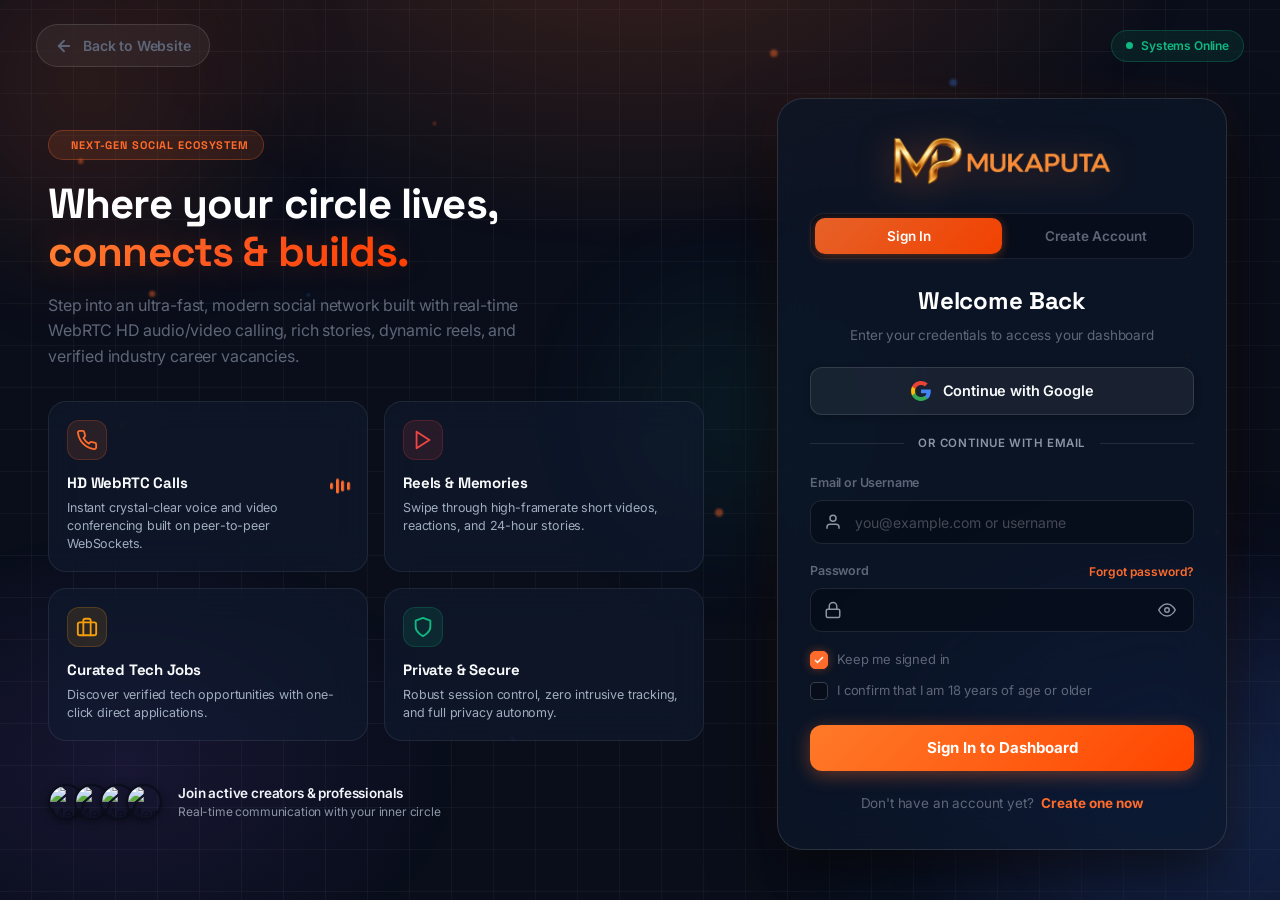
==== frontend/index.html @ c2e74b95 "fix: remove previous story button from story viewer" ====
﻿<!DOCTYPE html>

<html lang="en">

<head>

    <meta charset="UTF-8">

    <meta name="viewport" content="width=device-width, initial-scale=1.0">

    <title>Mukaputa  Next-Gen Social Connection</title>

    <link rel="icon" type="image/png" href="favicon.png">

    <!-- Fonts: Space Grotesk (Headings) + Inter (UI/Body) -->

    <link rel="preconnect" href="https://fonts.googleapis.com">

    <link rel="preconnect" href="https://fonts.gstatic.com" crossorigin>

    <link href="https://fonts.googleapis.com/css2?family=Inter:wght@400;500;600;700&family=Space+Grotesk:wght@500;600;700&display=swap" rel="stylesheet">

    

    <link rel="stylesheet" href="css/variables.css?v=110">

    <link rel="stylesheet" href="css/layout.css?v=110">

    <link rel="stylesheet" href="css/components.css?v=110">

    <link rel="stylesheet" href="css/feed.css?v=110">

    <link rel="stylesheet" href="css/realtime.css">

    <style>

        #app-splash {

            position: fixed;

            inset: 0;

            z-index: 99999;

            display: flex;

            flex-direction: column;

            align-items: center;

            justify-content: center;

            gap: 40px;

            background: #ffffff;

            transition: opacity 0.5s cubic-bezier(0.4, 0, 0.2, 1);

        }

        body.dark-theme #app-splash { background: #0d0d0d; }

        #app-splash.fade-out {

            opacity: 0;

            pointer-events: none;

        }

        #app-splash .splash-logo {

            width: 72px;

            height: 72px;

            object-fit: contain;

            opacity: 0;

            transform: translateY(6px);

            animation: splashIn 0.5s cubic-bezier(0.34, 1.56, 0.64, 1) 0.1s forwards;

        }

        #app-splash .splash-bar {

            width: 40px;

            height: 2px;

            background: rgba(0,0,0,0.08);

            border-radius: 2px;

            overflow: hidden;

            opacity: 0;

            animation: splashIn 0.4s ease 0.4s forwards;

        }

        #app-splash .splash-bar-fill {

            height: 100%;

            width: 0%;

            background: #FF7A00;

            border-radius: 2px;

            animation: loadBar 1.8s cubic-bezier(0.4, 0, 0.2, 1) 0.5s infinite;

        }

        @keyframes splashIn {

            to { opacity: 1; transform: translateY(0); }

        }

        @keyframes loadBar {

            0%   { width: 0%;   margin-left: 0; }

            50%  { width: 80%;  margin-left: 10%; }

            100% { width: 0%;   margin-left: 100%; }

        }

        @media (prefers-color-scheme: dark) {

            #app-splash { background: #0d0d0d; }

            #app-splash .splash-bar { background: rgba(255,255,255,0.08); }

        }

    </style>

</head>

<body>

    <div id="app-splash">

        <img src="logo.png" alt="Mukaputa" class="splash-logo" onerror="this.style.opacity='0'">

        <div class="splash-bar"><div class="splash-bar-fill"></div></div>

    </div>

    <!-- ======================================================================

         TOP NAVIGATION BAR

         ====================================================================== -->

    <nav class="top-nav">

        <div class="nav-left">

            <div class="logo-container" onclick="app.switchView('home')" style="cursor: pointer; display: flex; align-items: center;">

                <img src="logo.png" alt="MukaPuta Logo" style="height: 42px; width: auto; object-fit: contain;">

            </div>

        </div>



        <div class="nav-right">

            <button class="icon-btn" onclick="app.switchView('search')" title="Search">

                <svg width="20" height="20" viewBox="0 0 24 24" fill="none" stroke="currentColor" stroke-width="2"><circle cx="11" cy="11" r="8"></circle><line x1="21" y1="21" x2="16.65" y2="16.65"></line></svg>

            </button>

            

            <button class="icon-btn" onclick="app.toggleNotifications()" title="Notifications">

                <svg width="20" height="20" viewBox="0 0 24 24" fill="none" stroke="currentColor" stroke-width="2"><path d="M18 8A6 6 0 0 0 6 8c0 7-3 9-3 9h18s-3-2-3-9"></path><path d="M13.73 21a2 2 0 0 1-3.46 0"></path></svg>

                <div class="badge-counter" id="notification-badge" style="display: none;">0</div>

            </button>



            <button class="icon-btn" onclick="app.toggleMessenger()" title="Messenger">

                <svg width="20" height="20" viewBox="0 0 24 24" fill="none" stroke="currentColor" stroke-width="2"><path d="M21 11.5a8.38 8.38 0 0 1-.9 3.8 8.5 8.5 0 0 1-7.6 4.7 8.38 8.38 0 0 1-3.8-.9L3 21l1.9-5.7a8.38 8.38 0 0 1-.9-3.8 8.5 8.5 0 0 1 4.7-7.6 8.38 8.38 0 0 1 3.8-.9h.5a8.48 8.48 0 0 1 8 8v.5z"></path></svg>

                <div class="badge-counter">2</div>

            </button>

        </div>

    </nav>



    <!-- ======================================================================

         MAIN SHELL & DYNAMIC VIEWS

         ====================================================================== -->

    <div class="main-container" id="main-content">

        <!-- Left Desktop Sidebar (Global) -->

        <aside class="sidebar left-sidebar desktop-only">

                <div class="menu-list">

                    <div class="menu-item" data-nav="profile">

                        <img src="https://images.unsplash.com/photo-1534528741775-53994a69daeb?w=150" alt="User" class="avatar-small current-user-avatar">

                        <span class="current-user-name">John Doe</span>

                    </div>

                    <div class="menu-item active" data-nav="home" onclick="app.switchView('home')">

                        <div class="menu-item-icon"><svg width="20" height="20" viewBox="0 0 24 24" fill="none" stroke="currentColor" stroke-width="2"><path d="M3 9l9-7 9 7v11a2 2 0 0 1-2 2H5a2 2 0 0 1-2-2z"></path><polyline points="9 22 9 12 15 12 15 22"></polyline></svg></div>

                        <span>Home</span>

                    </div>

                    <div class="menu-item" data-nav="friends">

                        <div class="menu-item-icon"><svg width="20" height="20" viewBox="0 0 24 24" fill="none" stroke="currentColor" stroke-width="2"><path d="M17 21v-2a4 4 0 0 0-4-4H5a4 4 0 0 0-4 4v2"></path><circle cx="9" cy="7" r="4"></circle><path d="M23 21v-2a4 4 0 0 0-3-3.87"></path><path d="M16 3.13a4 4 0 0 1 0 7.75"></path></svg></div>

                        <span>Friends</span>

                    </div>

                    <div class="menu-item" data-nav="reels">

                        <div class="menu-item-icon"><svg width="20" height="20" viewBox="0 0 24 24" fill="none" stroke="currentColor" stroke-width="2"><rect x="2" y="2" width="20" height="20" rx="4"></rect><path d="M10 9l5 3-5 3V9z"></path></svg></div>

                        <span>Reels</span>

                    </div>

                    <div class="menu-item" data-nav="jobs">

                        <div class="menu-item-icon"><svg width="20" height="20" viewBox="0 0 24 24" fill="none" stroke="currentColor" stroke-width="2"><rect x="2" y="7" width="20" height="14" rx="2" ry="2"></rect><path d="M16 21V5a2 2 0 0 0-2-2h-4a2 2 0 0 0-2 2v16"></path></svg></div>

                        <span>Job Vacancy</span>

                    </div>

                    <div class="menu-item" data-nav="watch">

                        <div class="menu-item-icon"><svg width="20" height="20" viewBox="0 0 24 24" fill="none" stroke="currentColor" stroke-width="2"><rect x="2" y="2" width="20" height="20" rx="2.18" ry="2.18"></rect><line x1="7" y1="2" x2="7" y2="22"></line><line x1="17" y1="2" x2="17" y2="22"></line><line x1="2" y1="12" x2="22" y2="12"></line><line x1="2" y1="7" x2="7" y2="7"></line><line x1="2" y1="17" x2="7" y2="17"></line><line x1="17" y1="17" x2="22" y2="17"></line><line x1="17" y1="7" x2="22" y2="7"></line></svg></div>

                        <span>?? Watch</span>

                    </div>

                    <div class="menu-item" data-nav="pages">

                        <div class="menu-item-icon"><svg width="20" height="20" viewBox="0 0 24 24" fill="none" stroke="currentColor" stroke-width="2"><path d="M4 19.5A2.5 2.5 0 0 1 6.5 17H20"></path><path d="M6.5 2H20v20H6.5A2.5 2.5 0 0 1 4 19.5v-15A2.5 2.5 0 0 1 6.5 2z"></path></svg></div>

                        <span>Pages</span>

                    </div>

                    <div class="menu-item" data-nav="saved">

                        <div class="menu-item-icon"><svg width="20" height="20" viewBox="0 0 24 24" fill="none" stroke="currentColor" stroke-width="2"><path d="M19 21l-7-5-7 5V5a2 2 0 0 1 2-2h10a2 2 0 0 1 2 2z"></path></svg></div>

                        <span>Saved Items</span>

                    </div>

                </div>



                <div class="sidebar-divider"></div>

                <div class="menu-list">

                    <div class="menu-item" onclick="app.switchView('settings')">

                        <div class="menu-item-icon" style="background: var(--bg-tertiary);"><svg width="20" height="20" viewBox="0 0 24 24" fill="none" stroke="currentColor" stroke-width="2"><circle cx="12" cy="12" r="3"></circle><path d="M19.4 15a1.65 1.65 0 0 0 .33 1.82l.06.06a2 2 0 0 1 0 2.83 2 2 0 0 1-2.83 0l-.06-.06a1.65 1.65 0 0 0-1.82-.33 1.65 1.65 0 0 0-1 1.51V21a2 2 0 0 1-2 2 2 2 0 0 1-2-2v-.09A1.65 1.65 0 0 0 9 19.4a1.65 1.65 0 0 0-1.82.33l-.06.06a2 2 0 0 1-2.83 0 2 2 0 0 1 0-2.83l.06-.06a1.65 1.65 0 0 0 .33-1.82 1.65 1.65 0 0 0-1.51-1H3a2 2 0 0 1-2-2 2 2 0 0 1 2-2h.09A1.65 1.65 0 0 0 4.6 9a1.65 1.65 0 0 0-.33-1.82l-.06-.06a2 2 0 0 1 0-2.83 2 2 0 0 1 2.83 0l.06.06a1.65 1.65 0 0 0 1.82.33H9a1.65 1.65 0 0 0 1-1.51V3a2 2 0 0 1 2-2 2 2 0 0 1 2 2v.09a1.65 1.65 0 0 0 1 1.51 1.65 1.65 0 0 0 1.82-.33l.06-.06a2 2 0 0 1 2.83 0 2 2 0 0 1 0 2.83l-.06.06a1.65 1.65 0 0 0-.33 1.82V9a1.65 1.65 0 0 0 1.51 1H21a2 2 0 0 1 2 2 2 2 0 0 1-2 2h-.09a1.65 1.65 0 0 0-1.51 1z"></path></svg></div>

                        <span>Settings & Privacy</span>

                    </div>

                    <div class="menu-item" onclick="app.logout()">

                        <div class="menu-item-icon" style="background: var(--bg-tertiary);"><svg width="20" height="20" viewBox="0 0 24 24" fill="none" stroke="currentColor" stroke-width="2"><path d="M9 21H5a2 2 0 0 1-2-2V5a2 2 0 0 1 2-2h4"></path><polyline points="16 17 21 12 16 7"></polyline><line x1="21" y1="12" x2="9" y2="12"></line></svg></div>

                        <span>Log Out</span>

                    </div>

                </div>

            </aside>

            

        <div class="views-wrapper" style="flex: 1; min-width: 0; display: flex; flex-direction: column;">

            <!-- ==================== SEARCH VIEW ==================== -->

            <div id="search-view" class="view-section hidden" style="width: 100%; max-width: 800px; margin: 0 auto; padding: 20px;">

                <div class="card" style="padding: 20px; margin-bottom: 20px; background: rgba(30, 30, 30, 0.7); backdrop-filter: blur(24px) saturate(1.8); -webkit-backdrop-filter: blur(24px) saturate(1.8); border: 1px solid rgba(255, 255, 255, 0.1);">

                    <div class="search-bar" style="margin-bottom: 16px;">

                        <svg width="20" height="20" viewBox="0 0 24 24" fill="none" stroke="currentColor" stroke-width="2"><circle cx="11" cy="11" r="8"></circle><line x1="21" y1="21" x2="16.65" y2="16.65"></line></svg>

                        <input type="text" id="global-search-input" placeholder="Search people, posts, and jobs..." autocomplete="off" oninput="app.performGlobalSearch(this.value)" style="font-size: 16px;">

                    </div>

                    <div class="filter-pills" id="search-filter-pills">

                        <div class="pill active" data-filter="all" onclick="app.setSearchFilter('all')">All</div>

                        <div class="pill" data-filter="people" onclick="app.setSearchFilter('people')">People</div>

                        <div class="pill" data-filter="posts" onclick="app.setSearchFilter('posts')">Posts</div>

                        <div class="pill" data-filter="jobs" onclick="app.setSearchFilter('jobs')">Jobs</div>

                    </div>

                </div>

                

                <!-- Search Results Area -->

                <div id="global-search-results" style="display: flex; flex-direction: column; gap: 16px;">

                    <div style="padding: 40px; text-align: center; color: var(--text-tertiary);">

                        <svg width="48" height="48" viewBox="0 0 24 24" fill="none" stroke="currentColor" stroke-width="1.5" style="margin-bottom: 16px; opacity: 0.5;"><circle cx="11" cy="11" r="8"></circle><line x1="21" y1="21" x2="16.65" y2="16.65"></line></svg>

                        <p style="font-size: 16px;">Search for anything across Mukaputa.</p>

                    </div>

                </div>

            </div>



            <!-- ==================== HOME FEED VIEW ==================== -->

            <div id="home-view" class="view-section active-view" style="display: flex; justify-content: space-between; width: 100%;">

                <!-- Center Feed Column -->

                <main class="feed-container">

                <!-- Stories Tray -->

                <div class="stories-container" id="stories-tray"></div>



                <!-- Create Post Card -->

                <div class="card create-post-box">

                    <div class="create-post-top">

                        <img src="https://images.unsplash.com/photo-1534528741775-53994a69daeb?w=150" alt="User" class="avatar current-user-avatar">

                        <div class="create-post-trigger" id="create-post-trigger">What's on your mind, John?</div>

                    </div>

                    <div class="create-post-actions">

                        <button class="action-btn text-accent" onclick="app.openLiveStudio()">

                            <svg width="20" height="20" viewBox="0 0 24 24" fill="none" stroke="currentColor" stroke-width="2"><path d="M15 10l4.553-2.276A1 1 0 0121 8.618v6.764a1 1 0 01-1.447.894L15 14M5 18h8a2 2 0 002-2V8a2 2 0 00-2-2H5a2 2 0 00-2 2v8a2 2 0 002 2z"></path></svg>

                            <span>Live Video</span>

                        </button>

                        <button class="action-btn text-green" onclick="app.openCreatePostModal('photo')">

                            <svg width="20" height="20" viewBox="0 0 24 24" fill="none" stroke="currentColor" stroke-width="2"><rect x="3" y="3" width="18" height="18" rx="2" ry="2"></rect><circle cx="8.5" cy="8.5" r="1.5"></circle><polyline points="21 15 16 10 5 21"></polyline></svg>

                            <span>Photo/video</span>

                        </button>

                        <button class="action-btn text-yellow" onclick="app.openCreatePostModal('feeling')">

                            <svg width="20" height="20" viewBox="0 0 24 24" fill="none" stroke="currentColor" stroke-width="2"><circle cx="12" cy="12" r="10"></circle><path d="M8 14s1.5 2 4 2 4-2 4-2"></path><line x1="9" y1="9" x2="9.01" y2="9"></line><line x1="15" y1="9" x2="15.01" y2="9"></line></svg>

                            <span>Feeling/activity</span>

                        </button>

                    </div>

                </div>



                <!-- Feed Posts Stream -->

                <div id="feed-posts"></div>

            </main>



            <!-- Right Desktop Sidebar -->

            <aside class="sidebar right-sidebar desktop-only">

                <div class="sidebar-section">

                    <div class="sidebar-heading"><span>Sponsored</span></div>

                    <div class="card card-interactive" style="padding: 10px; margin-top: 8px;" onclick="app.showToast('Navigating to sponsor: Mukaputa Cloud Architecture', 'info')">

                        <img src="https://images.unsplash.com/photo-1550745165-9bc0b252726f?w=600" style="width: 100%; height: 120px; border-radius: var(--radius-md); object-fit: cover;" alt="Sponsor">

                        <div style="margin-top: 8px;">

                            <strong style="font-size: 13px; display: block;">Mukaputa Cloud Engine</strong>

                            <span class="text-secondary" style="font-size: 11px;">mukaputa.dev</span>

                        </div>

                    </div>

                </div>



                <div class="sidebar-divider"></div>



                <div class="sidebar-section">

                    <div class="sidebar-heading">

                        <span>Contacts</span>

                        <div class="contact-actions" style="display: flex; gap: 4px;">

                            <button class="icon-btn-small" onclick="app.switchView('search')"><svg width="14" height="14" viewBox="0 0 24 24" fill="none" stroke="currentColor" stroke-width="2"><circle cx="11" cy="11" r="8"></circle><line x1="21" y1="21" x2="16.65" y2="16.65"></line></svg></button>

                        </div>

                    </div>

                    <div class="contact-list" id="contacts-list" style="margin-top: 6px;"></div>

                </div>

            </aside>

        </div>



        <!-- ==================== REELS VIEW ==================== -->

        <div id="reels-view" class="view-section hidden" style="padding: 0; max-width: 100vw; height: 100dvh; display: flex; overflow: hidden; background: #111; position: relative;">

            <!-- Top Nav for Reels (Liquid Glass) -->

            <div class="reels-mobile-nav-container" style="position: absolute; top: 16px; left: 0; right: 0; display: flex; justify-content: center; z-index: 100; pointer-events: none;">

                <div class="reels-mobile-nav" style="display: flex; position: relative; background: rgba(30, 30, 30, 0.6); backdrop-filter: blur(20px) saturate(1.5); -webkit-backdrop-filter: blur(20px) saturate(1.5); border: 1px solid rgba(255, 255, 255, 0.1); border-radius: 40px; padding: 4px; box-shadow: 0 4px 16px rgba(0,0,0,0.3); pointer-events: auto;">

                    <div id="reels-mobile-tab-slider" style="position: absolute; top: 4px; bottom: 4px; width: 0; background: rgba(255, 255, 255, 0.2); border-radius: 20px; transition: transform 0.3s cubic-bezier(0.25, 1, 0.5, 1), width 0.3s cubic-bezier(0.25, 1, 0.5, 1); z-index: 0;"></div>

                    <button class="reel-mobile-filter-btn active" data-filter="trending" onclick="app.renderReelsView('trending')" style="position: relative; z-index: 1; background: none; border: none; color: white; font-size: 14px; font-weight: 600; padding: 8px 16px; border-radius: 20px; transition: color 0.2s;">Trending</button>

                    <button class="reel-mobile-filter-btn" data-filter="following" onclick="app.renderReelsView('following')" style="position: relative; z-index: 1; background: none; border: none; color: rgba(255,255,255,0.6); font-size: 14px; font-weight: 600; padding: 8px 16px; border-radius: 20px; transition: color 0.2s;">Following</button>

                    <button class="reel-mobile-filter-btn" data-filter="saved" onclick="app.renderReelsView('saved')" style="position: relative; z-index: 1; background: none; border: none; color: rgba(255,255,255,0.6); font-size: 14px; font-weight: 600; padding: 8px 16px; border-radius: 20px; transition: color 0.2s;">Saved</button>

                </div>

            </div>



            <!-- Upload Reel FAB -->

            <button class="reel-upload-fab" onclick="app.openCreateReelModal()" title="Upload a reel">

                <svg width="26" height="26" viewBox="0 0 24 24" fill="none" stroke="currentColor" stroke-width="2.5"><line x1="12" y1="5" x2="12" y2="19"></line><line x1="5" y1="12" x2="19" y2="12"></line></svg>

            </button>



            <!-- Feed Area -->

            <div style="flex: 1; height: 100%; display: flex; background: #111; overflow-y: scroll; scroll-snap-type: y mandatory; position: relative;" id="reels-container" class="reels-feed-container no-scrollbar">

            </div>

        </div>

        <!-- Reel Comments Modal -->

        <div class="modal-overlay hidden" id="reel-comments-modal" style="z-index: 10000; background: rgba(0,0,0,0.5); backdrop-filter: none; -webkit-backdrop-filter: none;">

            <div class="modal-content" style="max-width: 400px; height: 70vh; position: fixed; bottom: 0; margin: 0; border-radius: 24px 24px 0 0; display: flex; flex-direction: column; right: 50%; transform: translateX(50%); background: #1c1c1c; backdrop-filter: none; -webkit-backdrop-filter: none; animation: slideUpModal 0.3s cubic-bezier(0.16, 1, 0.3, 1) !important;">

                <div class="modal-header" style="border-bottom: 1px solid var(--border);">

                    <h3 style="text-align: center; width: 100%; margin: 0;">Comments</h3>

                    <button class="close-btn" style="position: absolute; right: 16px;" onclick="app.closeReelComments()">&times;</button>

                </div>

                <div class="modal-body" id="reel-comments-list" style="flex: 1; overflow-y: auto; padding: 16px;">

                </div>

                <div style="padding: 16px; border-top: 1px solid var(--border); display: flex; gap: 8px; align-items: center;">

                    <img src="https://images.unsplash.com/photo-1534528741775-53994a69daeb?w=150" alt="Me" class="avatar-small current-user-avatar">

                    <input type="text" id="reel-comment-input" class="input-text" placeholder="Add a comment..." style="flex: 1; border-radius: 20px; padding: 8px 16px;" onkeydown="if(event.key === 'Enter') app.submitReelComment()">

                </div>

            </div>

        </div>



        <!-- ==================== WATCH VIEW ==================== -->

        <div id="watch-view" class="view-section hidden" style="padding: 24px 16px; max-width: 840px; margin: 0 auto;">

            <div style="display: flex; flex-direction: column; gap: 12px; margin-bottom: 20px;">

                <div style="display: flex; justify-content: space-between; align-items: center;">

                    <div>

                        <h2 style="font-family: var(--font-heading); font-size: 24px;">Watch Videos</h2>

                        <p class="text-secondary" style="font-size: 13px;">Curated YouTube & Google courses and learning paths in Education & the IT Field</p>

                    </div>

                </div>

                <div class="filter-pills" id="watch-filter-pills">

                    <div class="pill active" onclick="app.filterWatchVideos('All', this)">All</div>

                    <div class="pill" onclick="app.filterWatchVideos('Education', this)"> Education</div>

                    <div class="pill" onclick="app.filterWatchVideos('IT Field', this)"> IT Field</div>

                    <div class="pill" onclick="app.filterWatchVideos('YouTube', this)"> YouTube Tutorials</div>

                    <div class="pill" onclick="app.filterWatchVideos('Google', this)"> Google Resources</div>

                </div>

            </div>

            <div id="watch-container"></div>

        </div>



        <!-- ==================== JOBS VIEW ==================== -->

        <div id="jobs-view" class="view-section hidden" style="padding: 24px 16px; max-width: 860px; margin: 0 auto;">

            <div style="display: flex; justify-content: space-between; align-items: center; margin-bottom: 16px;">

                <div>

                    <h2 style="font-family: var(--font-heading); font-size: 24px;">Job Vacancies</h2>

                    <p class="text-secondary" style="font-size: 13px;">Find your next opportunity at top companies</p>

                </div>

                <button class="btn btn-primary" onclick="app.openPostJobModal()">

                    <svg width="16" height="16" viewBox="0 0 24 24" fill="none" stroke="currentColor" stroke-width="2"><line x1="12" y1="5" x2="12" y2="19"/><line x1="5" y1="12" x2="19" y2="12"/></svg>

                    Post a Job

                </button>

            </div>



            <!-- Search bar for jobs -->

            <div style="display: flex; gap: 10px; margin-bottom: 16px;">

                <div style="flex: 1; position: relative;">

                    <svg style="position: absolute; left: 12px; top: 50%; transform: translateY(-50%); color: var(--text-secondary);" width="16" height="16" viewBox="0 0 24 24" fill="none" stroke="currentColor" stroke-width="2"><circle cx="11" cy="11" r="8"/><line x1="21" y1="21" x2="16.65" y2="16.65"/></svg>

                    <input type="text" id="jobs-search-input" placeholder="Search job titles, companies, skills..." style="width: 100%; padding: 10px 12px 10px 38px; border: 1px solid var(--border); border-radius: var(--radius-md); background: var(--bg-card); color: var(--text-primary); font-size: 14px;" oninput="app.filterJobs(this.value)">

                </div>

            </div>



            <div class="filter-pills" id="jobs-pills">

                <div class="pill active" onclick="app.filterJobsByCategory('All', this)">All Jobs</div>

                <div class="pill" onclick="app.filterJobsByCategory('Engineering', this)">Engineering</div>

                <div class="pill" onclick="app.filterJobsByCategory('Design', this)">Design</div>

                <div class="pill" onclick="app.filterJobsByCategory('AI / ML', this)">AI / ML</div>

                <div class="pill" onclick="app.filterJobsByCategory('DevOps', this)">DevOps</div>

                <div class="pill" onclick="app.filterJobsByCategory('Remote', this)">Remote Only</div>

                <div class="pill" onclick="app.filterJobsByCategory('Saved', this)"> Saved</div>

            </div>



            <div id="jobs-container" style="margin-top: 16px;"></div>

        </div>



        <!-- ==================== PAGES VIEW ==================== -->

        <div id="pages-view" class="view-section hidden" style="padding: 24px 16px; max-width: 840px; margin: 0 auto;">

            <div style="display: flex; justify-content: space-between; align-items: center; margin-bottom: 16px;">

                <h2 style="font-family: var(--font-heading); font-size: 24px;">Pages</h2>

                <button class="btn btn-primary" onclick="app.openCreatePageModal()">+ Create Page</button>

            </div>

            <div id="pages-container" style="display: flex; flex-direction: column; gap: 12px;"></div>

        </div>



        <!-- ==================== FRIENDS VIEW ==================== -->

        <div id="friends-view" class="view-section hidden" style="padding: 24px 16px; max-width: 840px; margin: 0 auto;">

            <div id="friends-container"></div>

        </div>



        <!-- ==================== SAVED ITEMS VIEW ==================== -->

        <div id="saved-view" class="view-section hidden" style="padding: 24px 16px; max-width: 840px; margin: 0 auto;">

            <h2 style="font-family: var(--font-heading); font-size: 24px; margin-bottom: 16px;">Saved Collection</h2>

            <div id="saved-container"></div>

        </div>



        <!-- ==================== PROFILE VIEW ==================== -->

        <div id="profile-view" class="view-section hidden" style="padding: 0; max-width: 860px; margin: 0 auto;"></div>



        <!-- ==================== NOTIFICATIONS VIEW ==================== -->

        <div id="notifications-view" class="view-section hidden" style="padding: 24px 16px; max-width: 600px; margin: 0 auto;"></div>



        <!-- ==================== MESSAGES VIEW ==================== -->

        <div id="messages-view" class="view-section hidden messages-view-container"></div>

        

        <!-- ==================== MOBILE MENU VIEW ==================== -->

        <div id="menu-view" class="view-section hidden" style="padding: 16px; max-width: 600px; margin: 0 auto; min-height: 100vh;">

            <h2 style="font-size: 24px; font-weight: 700; margin-bottom: 16px;">Menu</h2>

            <div class="card card-interactive" style="display: flex; align-items: center; gap: 12px; margin-bottom: 16px;" onclick="app.switchView('profile')">

                <img src="https://images.unsplash.com/photo-1534528741775-53994a69daeb?w=150" alt="User" class="avatar current-user-avatar">

                <div>

                    <h3 style="margin: 0; font-size: 18px;" class="current-user-name">John Doe</h3>

                    <span style="font-size: 14px; color: var(--text-secondary);">See your profile</span>

                </div>

            </div>

            

            <h3 style="font-size: 16px; font-weight: 600; margin: 16px 0 12px; color: var(--text-secondary);">Shortcuts</h3>

            <div class="menu-list menu-list-grid">

                <div class="menu-item card card-interactive" style="display: flex; flex-direction: column; align-items: flex-start; margin: 0; padding: 16px;" onclick="app.switchView('friends')">

                    <div class="menu-item-icon" style="margin-bottom: 8px; background: transparent; padding: 0;"><svg width="28" height="28" viewBox="0 0 24 24" fill="none" stroke="var(--accent)" stroke-width="2"><path d="M17 21v-2a4 4 0 0 0-4-4H5a4 4 0 0 0-4 4v2"></path><circle cx="9" cy="7" r="4"></circle><path d="M23 21v-2a4 4 0 0 0-3-3.87"></path><path d="M16 3.13a4 4 0 0 1 0 7.75"></path></svg></div>

                    <span style="font-weight: 600;">Friends</span>

                </div>

                <div class="menu-item card card-interactive" style="display: flex; flex-direction: column; align-items: flex-start; margin: 0; padding: 16px;" onclick="app.switchView('reels')">

                    <div class="menu-item-icon" style="margin-bottom: 8px; background: transparent; padding: 0;"><svg width="28" height="28" viewBox="0 0 24 24" fill="none" stroke="var(--danger)" stroke-width="2"><rect x="2" y="2" width="20" height="20" rx="4"></rect><path d="M10 9l5 3-5 3V9z"></path></svg></div>

                    <span style="font-weight: 600;">Reels</span>

                </div>

                <div class="menu-item card card-interactive" style="display: flex; flex-direction: column; align-items: flex-start; margin: 0; padding: 16px;" onclick="app.switchView('jobs')">

                    <div class="menu-item-icon" style="margin-bottom: 8px; background: transparent; padding: 0;"><svg width="28" height="28" viewBox="0 0 24 24" fill="none" stroke="var(--warning)" stroke-width="2"><rect x="2" y="7" width="20" height="14" rx="2" ry="2"></rect><path d="M16 21V5a2 2 0 0 0-2-2h-4a2 2 0 0 0-2 2v16"></path></svg></div>

                    <span style="font-weight: 600;">Jobs</span>

                </div>

                <div class="menu-item card card-interactive" style="display: flex; flex-direction: column; align-items: flex-start; margin: 0; padding: 16px;" onclick="app.switchView('watch')">

                    <div class="menu-item-icon" style="margin-bottom: 8px; background: transparent; padding: 0;"><svg width="28" height="28" viewBox="0 0 24 24" fill="none" stroke="var(--accent)" stroke-width="2"><rect x="2" y="2" width="20" height="20" rx="2.18" ry="2.18"></rect><line x1="7" y1="2" x2="7" y2="22"></line><line x1="17" y1="2" x2="17" y2="22"></line><line x1="2" y1="12" x2="22" y2="12"></line><line x1="2" y1="7" x2="7" y2="7"></line><line x1="2" y1="17" x2="7" y2="17"></line><line x1="17" y1="17" x2="22" y2="17"></line><line x1="17" y1="7" x2="22" y2="7"></line></svg></div>

                    <span style="font-weight: 600;">Watch</span>

                </div>

                <div class="menu-item card card-interactive" style="display: flex; flex-direction: column; align-items: flex-start; margin: 0; padding: 16px;" onclick="app.switchView('saved')">

                    <div class="menu-item-icon" style="margin-bottom: 8px; background: transparent; padding: 0;"><svg width="28" height="28" viewBox="0 0 24 24" fill="none" stroke="var(--success)" stroke-width="2"><path d="M19 21l-7-5-7 5V5a2 2 0 0 1 2-2h10a2 2 0 0 1 2 2z"></path></svg></div>

                    <span style="font-weight: 600;">Saved Items</span>

                </div>

            </div>

            

            <div class="sidebar-divider" style="margin: 16px 0;"></div>

            <div class="menu-list card" style="padding: 8px 0;">

                <div class="menu-item" onclick="app.switchView('settings')" style="margin: 0 8px;">

                    <div class="menu-item-icon" style="background: var(--bg-tertiary);"><svg width="20" height="20" viewBox="0 0 24 24" fill="none" stroke="currentColor" stroke-width="2"><circle cx="12" cy="12" r="3"></circle><path d="M19.4 15a1.65 1.65 0 0 0 .33 1.82l.06.06a2 2 0 0 1 0 2.83 2 2 0 0 1-2.83 0l-.06-.06a1.65 1.65 0 0 0-1.82-.33 1.65 1.65 0 0 0-1 1.51V21a2 2 0 0 1-2 2 2 2 0 0 1-2-2v-.09A1.65 1.65 0 0 0 9 19.4a1.65 1.65 0 0 0-1.82.33l-.06.06a2 2 0 0 1-2.83 0 2 2 0 0 1 0-2.83l.06-.06a1.65 1.65 0 0 0 .33-1.82 1.65 1.65 0 0 0-1.51-1H3a2 2 0 0 1-2-2 2 2 0 0 1 2-2h.09A1.65 1.65 0 0 0 4.6 9a1.65 1.65 0 0 0-.33-1.82l-.06-.06a2 2 0 0 1 0-2.83 2 2 0 0 1 2.83 0l.06.06a1.65 1.65 0 0 0 1.82.33H9a1.65 1.65 0 0 0 1-1.51V3a2 2 0 0 1 2-2 2 2 0 0 1 2 2v.09a1.65 1.65 0 0 0 1 1.51 1.65 1.65 0 0 0 1.82-.33l.06-.06a2 2 0 0 1 2.83 0 2 2 0 0 1 0 2.83l-.06.06a1.65 1.65 0 0 0-.33 1.82V9a1.65 1.65 0 0 0 1.51 1H21a2 2 0 0 1 2 2 2 2 0 0 1-2 2h-.09a1.65 1.65 0 0 0-1.51 1z"></path></svg></div>

                    <span style="font-weight: 500;">Settings & Privacy</span>

                </div>

                <div class="menu-item" onclick="app.logout()" style="margin: 0 8px;">

                    <div class="menu-item-icon" style="background: var(--bg-tertiary);"><svg width="20" height="20" viewBox="0 0 24 24" fill="none" stroke="currentColor" stroke-width="2"><path d="M9 21H5a2 2 0 0 1-2-2V5a2 2 0 0 1 2-2h4"></path><polyline points="16 17 21 12 16 7"></polyline><line x1="21" y1="12" x2="9" y2="12"></line></svg></div>

                    <span style="font-weight: 500;">Log Out</span>

                </div>

            </div>

        </div>

        

        <!-- ==================== SETTINGS VIEW ==================== -->

        <div id="settings-view" class="view-section hidden" style="padding: 24px 16px; max-width: 680px; margin: 0 auto; min-height: 100vh;">

            <h2 style="font-size: 24px; font-weight: 700; margin-bottom: 24px;">Settings & Privacy</h2>

            

            <div class="card" style="margin-bottom: 16px; padding: 0; overflow: hidden;">

                <div class="sidebar-heading" style="padding: 16px 16px 8px;">Account Center</div>

                <div class="menu-list">

                    <div class="menu-item" onclick="app.openPersonalDetailsModal()">

                        <div class="menu-item-icon" style="background: var(--bg-tertiary);"><svg width="20" height="20" viewBox="0 0 24 24" fill="none" stroke="currentColor" stroke-width="2"><path d="M20 21v-2a4 4 0 0 0-4-4H8a4 4 0 0 0-4 4v2"></path><circle cx="12" cy="7" r="4"></circle></svg></div>

                        <div style="flex: 1;">

                            <div style="font-weight: 500;">Personal Details</div>

                            <div style="font-size: 12px; color: var(--text-secondary);">Manage your name and contact info</div>

                        </div>

                        <svg width="16" height="16" viewBox="0 0 24 24" fill="none" stroke="var(--text-secondary)" stroke-width="2"><polyline points="9 18 15 12 9 6"></polyline></svg>

                    </div>

                    <div class="menu-item" onclick="app.openPasswordModal()">

                        <div class="menu-item-icon" style="background: var(--bg-tertiary);"><svg width="20" height="20" viewBox="0 0 24 24" fill="none" stroke="currentColor" stroke-width="2"><rect x="3" y="11" width="18" height="11" rx="2" ry="2"></rect><path d="M7 11V7a5 5 0 0 1 10 0v4"></path></svg></div>

                        <div style="flex: 1;">

                            <div style="font-weight: 500;">Password & Security</div>

                            <div style="font-size: 12px; color: var(--text-secondary);">Update your password and secure your account</div>

                        </div>

                        <svg width="16" height="16" viewBox="0 0 24 24" fill="none" stroke="var(--text-secondary)" stroke-width="2"><polyline points="9 18 15 12 9 6"></polyline></svg>

                    </div>

                </div>

            </div>

            

            <div class="card" style="margin-bottom: 16px; padding: 0; overflow: hidden;">

                <div class="sidebar-heading" style="padding: 16px 16px 8px;">Audience and Visibility</div>

                <div class="menu-list">

                    <div class="menu-item" onclick="app.openPrivacyModal()">

                        <div class="menu-item-icon" style="background: var(--bg-tertiary);"><svg width="20" height="20" viewBox="0 0 24 24" fill="none" stroke="currentColor" stroke-width="2"><path d="M1 12s4-8 11-8 11 8 11 8-4 8-11 8-11-8-11-8z"></path><circle cx="12" cy="12" r="3"></circle></svg></div>

                        <div style="flex: 1;">

                            <div style="font-weight: 500;">Profile Privacy</div>

                            <div style="font-size: 12px; color: var(--text-secondary);">Control who can see your posts and profile</div>

                        </div>

                        <svg width="16" height="16" viewBox="0 0 24 24" fill="none" stroke="var(--text-secondary)" stroke-width="2"><polyline points="9 18 15 12 9 6"></polyline></svg>

                    </div>

                    <div class="menu-item" onclick="app.openBlockedModal()">

                        <div class="menu-item-icon" style="background: var(--bg-tertiary);"><svg width="20" height="20" viewBox="0 0 24 24" fill="none" stroke="currentColor" stroke-width="2"><circle cx="12" cy="12" r="10"></circle><line x1="4.93" y1="4.93" x2="19.07" y2="19.07"></line></svg></div>

                        <div style="flex: 1;">

                            <div style="font-weight: 500;">Blocked Accounts</div>

                            <div style="font-size: 12px; color: var(--text-secondary);">Review people you've blocked</div>

                        </div>

                        <svg width="16" height="16" viewBox="0 0 24 24" fill="none" stroke="var(--text-secondary)" stroke-width="2"><polyline points="9 18 15 12 9 6"></polyline></svg>

                    </div>

                </div>

            </div>



            <div class="card" style="margin-bottom: 16px; padding: 0; overflow: hidden;">

                <div class="sidebar-heading" style="padding: 16px 16px 8px;">Your Information</div>

                <div class="menu-list">

                    <div class="menu-item" onclick="app.downloadMyData()">

                        <div class="menu-item-icon" style="background: var(--bg-tertiary);"><svg width="20" height="20" viewBox="0 0 24 24" fill="none" stroke="currentColor" stroke-width="2"><path d="M21 15v4a2 2 0 0 1-2 2H5a2 2 0 0 1-2-2v-4"></path><polyline points="7 10 12 15 17 10"></polyline><line x1="12" y1="15" x2="12" y2="3"></line></svg></div>

                        <div style="flex: 1;">

                            <div style="font-weight: 500;">Download Your Data</div>

                            <div style="font-size: 12px; color: var(--text-secondary);">Get a copy of your Mukaputa information</div>

                        </div>

                        <svg width="16" height="16" viewBox="0 0 24 24" fill="none" stroke="var(--text-secondary)" stroke-width="2"><polyline points="9 18 15 12 9 6"></polyline></svg>

                    </div>

                    <div class="menu-item" onclick="app.openDeleteAccountModal()">

                        <div class="menu-item-icon" style="background: var(--bg-tertiary); color: var(--danger);"><svg width="20" height="20" viewBox="0 0 24 24" fill="none" stroke="currentColor" stroke-width="2"><polyline points="3 6 5 6 21 6"></polyline><path d="M19 6v14a2 2 0 0 1-2 2H7a2 2 0 0 1-2-2V6m3 0V4a2 2 0 0 1 2-2h4a2 2 0 0 1 2 2v2"></path></svg></div>

                        <div style="flex: 1;">

                            <div style="font-weight: 500; color: var(--danger);">Deactivate or Delete</div>

                            <div style="font-size: 12px; color: var(--text-secondary);">Temporarily deactivate or permanently delete your account</div>

                        </div>

                        <svg width="16" height="16" viewBox="0 0 24 24" fill="none" stroke="var(--text-secondary)" stroke-width="2"><polyline points="9 18 15 12 9 6"></polyline></svg>

                    </div>

                </div>

            </div>



            <div class="card" style="margin-bottom: 16px; padding: 0; overflow: hidden;">

                <div class="sidebar-heading" style="padding: 16px 16px 8px;">Preferences</div>

                <div class="menu-list">

                    <div class="menu-item" onclick="app.toggleThemeFromSettings()">

                        <div class="menu-item-icon" style="background: var(--bg-tertiary);"><svg width="20" height="20" viewBox="0 0 24 24" fill="none" stroke="currentColor" stroke-width="2"><path d="M21 12.79A9 9 0 1 1 11.21 3 7 7 0 0 0 21 12.79z"></path></svg></div>

                        <div style="flex: 1;">

                            <div style="font-weight: 500;">Dark Mode</div>

                            <div style="font-size: 12px; color: var(--text-secondary);">Adjust the appearance of Mukaputa</div>

                        </div>

                        <div class="theme-toggle-indicator" style="font-size: 13px; font-weight: 600; color: var(--accent);">Toggle</div>

                    </div>

                    <div class="menu-item" onclick="app.openNotificationSettingsModal()">

                        <div class="menu-item-icon" style="background: var(--bg-tertiary);"><svg width="20" height="20" viewBox="0 0 24 24" fill="none" stroke="currentColor" stroke-width="2"><path d="M18 8A6 6 0 0 0 6 8c0 7-3 9-3 9h18s-3-2-3-9"></path><path d="M13.73 21a2 2 0 0 1-3.46 0"></path></svg></div>

                        <div style="flex: 1;">

                            <div style="font-weight: 500;">Notifications</div>

                            <div style="font-size: 12px; color: var(--text-secondary);">Choose what notifications you receive</div>

                        </div>

                        <svg width="16" height="16" viewBox="0 0 24 24" fill="none" stroke="var(--text-secondary)" stroke-width="2"><polyline points="9 18 15 12 9 6"></polyline></svg>

                    </div>

                </div>

            </div>

            

            <div class="card" style="margin-bottom: 16px; padding: 0; overflow: hidden;">

                <div class="sidebar-heading" style="padding: 16px 16px 8px;">Support & Legal</div>

                <div class="menu-list">

                    <div class="menu-item" onclick="app.openHelpModal()">

                        <div class="menu-item-icon" style="background: var(--bg-tertiary);"><svg width="20" height="20" viewBox="0 0 24 24" fill="none" stroke="currentColor" stroke-width="2"><circle cx="12" cy="12" r="10"></circle><path d="M9.09 9a3 3 0 0 1 5.83 1c0 2-3 3-3 3"></path><line x1="12" y1="17" x2="12.01" y2="17"></line></svg></div>

                        <span style="font-weight: 500; flex: 1;">Help Center</span>

                        <svg width="16" height="16" viewBox="0 0 24 24" fill="none" stroke="var(--text-secondary)" stroke-width="2"><polyline points="9 18 15 12 9 6"></polyline></svg>

                    </div>

                    <div class="menu-item" onclick="app.openTermsModal()">

                        <div class="menu-item-icon" style="background: var(--bg-tertiary);"><svg width="20" height="20" viewBox="0 0 24 24" fill="none" stroke="currentColor" stroke-width="2"><path d="M14 2H6a2 2 0 0 0-2 2v16a2 2 0 0 0 2 2h12a2 2 0 0 0 2-2V8z"></path><polyline points="14 2 14 8 20 8"></polyline><line x1="16" y1="13" x2="8" y2="13"></line><line x1="16" y1="17" x2="8" y2="17"></line><polyline points="10 9 9 9 8 9"></polyline></svg></div>

                        <span style="font-weight: 500; flex: 1;">Terms & Policies</span>

                        <svg width="16" height="16" viewBox="0 0 24 24" fill="none" stroke="var(--text-secondary)" stroke-width="2"><polyline points="9 18 15 12 9 6"></polyline></svg>

                    </div>

                </div>

            </div>

            

            <button class="btn btn-secondary full-width" style="margin-top: 24px; color: var(--danger); background: var(--bg-secondary); border: 1px solid var(--border);" onclick="app.logout()">

                Log Out

            </button>

        </div>

        </div> <!-- End views-wrapper -->

    </div>



    <!-- ======================================================================

         MOBILE BOTTOM TAB BAR

         ====================================================================== -->

    <nav class="bottom-tab-bar mobile-only">

        <div class="tab-slider" id="mobile-tab-slider"></div>

        <button class="tab-btn active" data-target="home">

            <svg width="22" height="22" viewBox="0 0 24 24" fill="none" stroke="currentColor" stroke-width="2"><path d="M3 9l9-7 9 7v11a2 2 0 0 1-2 2H5a2 2 0 0 1-2-2z"></path><polyline points="9 22 9 12 15 12 15 22"></polyline></svg>

        </button>

        <button class="tab-btn" data-target="reels">

            <svg width="22" height="22" viewBox="0 0 24 24" fill="none" stroke="currentColor" stroke-width="2"><rect x="2" y="2" width="20" height="20" rx="4"></rect><path d="M10 9l5 3-5 3V9z"></path></svg>

        </button>

        <button class="tab-btn" data-target="jobs">

            <svg width="22" height="22" viewBox="0 0 24 24" fill="none" stroke="currentColor" stroke-width="2"><rect x="2" y="7" width="20" height="14" rx="2"/><path d="M16 7V5a2 2 0 0 0-2-2h-4a2 2 0 0 0-2 2v2"/><line x1="12" y1="12" x2="12" y2="12.01"/><path d="M2 12h8"/><path d="M14 12h8"/></svg>

        </button>

        <button class="tab-btn" data-target="watch">

            <svg width="22" height="22" viewBox="0 0 24 24" fill="none" stroke="currentColor" stroke-width="2"><rect x="2" y="6" width="20" height="12" rx="2" ry="2"></rect><path d="M10 16V8l6 4-6 4z"></path></svg>

        </button>

        <button class="tab-btn" data-target="menu">

            <svg width="24" height="24" viewBox="0 0 24 24" fill="none" stroke="currentColor" stroke-width="2"><line x1="3" y1="12" x2="21" y2="12"></line><line x1="3" y1="6" x2="21" y2="6"></line><line x1="3" y1="18" x2="21" y2="18"></line></svg>

        </button>

    </nav>



    <!-- ======================================================================

         MODALS & FLOATING DRAWERS

         ====================================================================== -->

        <!-- Share Modal -->

    <div class="modal-overlay hidden" id="share-modal">

        <div class="modal-content" style="max-width: 420px;">

            <div class="modal-header">

                <h3>Share</h3>

                <button class="close-btn" onclick="app.closeShareModal()">&times;</button>

            </div>

            <div class="modal-body" style="padding: 20px;">

                <!-- Send to Friends Section -->

                <h4 style="margin: 0 0 12px; font-size: 15px; font-weight: 600;">Send to Friends</h4>

                <div id="share-friends-list" style="display: flex; gap: 16px; overflow-x: auto; padding-bottom: 16px; margin-bottom: 16px; scrollbar-width: none;">

                    <!-- Dynamically populated by JS -->

                </div>



                <!-- Copy Link Section -->

                <h4 style="margin: 0 0 12px; font-size: 15px; font-weight: 600;">Copy Link</h4>

                <div style="display: flex; gap: 8px; margin-bottom: 24px;">

                    <input type="text" id="share-link-input" readonly style="flex: 1; padding: 10px 12px; border: 1px solid rgba(255,255,255,0.1); border-radius: var(--radius-md); background: rgba(0,0,0,0.3); color: white; outline: none; font-size: 14px;">

                    <button class="btn btn-primary" onclick="app.copyShareLink()">Copy</button>

                </div>



                <!-- External Share Options -->

                <h4 style="margin: 0 0 12px; font-size: 15px; font-weight: 600;">Share via...</h4>

                <div style="display: flex; justify-content: space-between; padding: 0 10px;">

                    <button class="icon-btn" style="background: rgba(37, 211, 102, 0.2); color: #25D366; width: 48px; height: 48px;" onclick="app.showToast('Opening WhatsApp...', 'info')"><svg width="24" height="24" viewBox="0 0 24 24" fill="none" stroke="currentColor" stroke-width="2"><path d="M21 11.5a8.38 8.38 0 0 1-.9 3.8 8.5 8.5 0 0 1-7.6 4.7 8.38 8.38 0 0 1-3.8-.9L3 21l1.9-5.7a8.38 8.38 0 0 1-.9-3.8 8.5 8.5 0 0 1 4.7-7.6 8.38 8.38 0 0 1 3.8-.9h.5a8.48 8.48 0 0 1 8 8v.5z"></path></svg></button>

                    <button class="icon-btn" style="background: rgba(29, 161, 242, 0.2); color: #1DA1F2; width: 48px; height: 48px;" onclick="app.showToast('Opening Twitter...', 'info')"><svg width="24" height="24" viewBox="0 0 24 24" fill="none" stroke="currentColor" stroke-width="2"><path d="M23 3a10.9 10.9 0 0 1-3.14 1.53 4.48 4.48 0 0 0-7.86 3v1A10.66 10.66 0 0 1 3 4s-4 9 5 13a11.64 11.64 0 0 1-7 2c9 5 20 0 20-11.5a4.5 4.5 0 0 0-.08-.83A7.72 7.72 0 0 0 23 3z"></path></svg></button>

                    <button class="icon-btn" style="background: rgba(24, 119, 242, 0.2); color: #1877F2; width: 48px; height: 48px;" onclick="app.showToast('Opening Facebook...', 'info')"><svg width="24" height="24" viewBox="0 0 24 24" fill="none" stroke="currentColor" stroke-width="2"><path d="M18 2h-3a5 5 0 0 0-5 5v3H7v4h3v8h4v-8h3l1-4h-4V7a1 1 0 0 1 1-1h3z"></path></svg></button>

                    <button class="icon-btn" style="background: rgba(255, 255, 255, 0.1); color: white; width: 48px; height: 48px;" onclick="app.showToast('Opening Email...', 'info')"><svg width="24" height="24" viewBox="0 0 24 24" fill="none" stroke="currentColor" stroke-width="2"><path d="M4 4h16c1.1 0 2 .9 2 2v12c0 1.1-.9 2-2 2H4c-1.1 0-2-.9-2-2V6c0-1.1.9-2 2-2z"></path><polyline points="22,6 12,13 2,6"></polyline></svg></button>

                </div>

            </div>

        </div>

    </div>



    <!-- Create Post Modal -->

    <div class="modal-overlay hidden" id="create-post-modal">

        <div class="modal-content">

            <div class="modal-header">

                <h2>Create Post</h2>

                <button class="close-btn" id="close-post-modal">&times;</button>

            </div>

            <div class="modal-body">

                <div style="display: flex; gap: 10px; align-items: center; margin-bottom: 12px;">

                    <img src="https://images.unsplash.com/photo-1534528741775-53994a69daeb?w=150" class="avatar current-user-avatar" alt="User">

                    <div>

                        <strong class="current-user-name" style="font-size: 14px;">John Doe</strong>

                        <div style="display: flex; gap: 6px; margin-top: 2px;">

                            <span class="pill" style="padding: 2px 8px; font-size: 11px;"> Public </span>

                            <select id="post-feeling-select" class="pill" style="padding: 2px 8px; font-size: 11px; border: none; background: var(--bg-secondary);">

                                <option value=""> Feeling / Activity</option>

                                <option value="feeling excited"> feeling excited</option>

                                <option value="feeling happy"> feeling happy</option>

                                <option value="feeling peaceful"> feeling peaceful</option>

                                <option value="feeling motivated"> feeling motivated</option>

                            </select>

                        </div>

                    </div>

                </div>



                <textarea class="form-textarea" id="post-composer-text" placeholder="What's on your mind, John?" style="border: none; background: transparent; font-size: 16px; min-height: 120px; padding: 0;"></textarea>



                <div id="post-image-preview-container" style="display: none; position: relative; margin-top: 12px; border-radius: var(--radius-md); overflow: hidden;">

                    <img id="post-image-preview-src" src="" style="width: 100%; max-height: 250px; object-fit: cover;" alt="Upload Preview">

                    <button class="close-btn" style="position: absolute; top: 8px; right: 8px;" onclick="app.removePostImagePreview()">&times;</button>

                </div>



                <div style="display: flex; justify-content: space-between; align-items: center; border: 1px solid var(--border); border-radius: var(--radius-md); padding: 10px 14px; margin-top: 16px;">

                    <span style="font-size: 13px; font-weight: 600;">Add to your post</span>

                    <div style="display: flex; gap: 8px;">

                        <label for="post-file-input" style="cursor: pointer; color: #45bd62;">

                            <svg width="24" height="24" viewBox="0 0 24 24" fill="none" stroke="currentColor" stroke-width="2"><rect x="3" y="3" width="18" height="18" rx="2" ry="2"></rect><circle cx="8.5" cy="8.5" r="1.5"></circle><polyline points="21 15 16 10 5 21"></polyline></svg>

                        </label>

                        <input type="file" id="post-file-input" accept="image/*" style="display: none;">

                    </div>

                </div>

            </div>

            <div class="modal-footer">

                <button class="btn btn-primary full-width" id="submit-post-btn">Post to Feed</button>

            </div>

        </div>

    </div>



    <!-- Story Viewer Fullscreen Modal (5s Timer) -->

    <div class="story-viewer-modal hidden" id="story-viewer-modal">

        <div class="story-viewer-wrapper" style="position: relative;">

            <div class="story-progress-bars" id="story-progress-bars"></div>

            

            <div class="story-viewer-header">

                <div class="story-viewer-author">

                    <img src="" id="story-viewer-avatar" class="avatar-small" alt="Author">

                    <div>

                        <div id="story-viewer-name">User</div>

                        <span id="story-viewer-time" style="font-size: 11px; opacity: 0.8;">2h ago</span>

                    </div>

                </div>

                <div style="display: flex; gap: 8px; align-items: center; z-index: 10;">

                    <button class="icon-btn-small" style="background: rgba(0,0,0,0.5); color: white; border: none; font-size: 12px; padding: 4px 10px; border-radius: 12px; width: auto;" onclick="app.toggleStoryFit('viewer')">Fit/Fill</button>

                    <button class="icon-btn-small hidden" id="story-delete-btn" style="background: rgba(0,0,0,0.5); color: white; border: none; font-size: 14px;" onclick="app.deleteCurrentStory()" title="Delete Story">🗑️</button>

                    <button class="icon-btn-small" style="background: rgba(0,0,0,0.5); color: white; border: none; font-size: 14px;" onclick="app.openStorySettings()" title="Story Settings">⚙️</button>

                    <button class="close-btn" style="background: rgba(0,0,0,0.5); color: white; border: none; font-size: 18px; margin-left: 8px;" onclick="app.closeStoryViewer()">✕</button>

                </div>

            </div>



            <img src="" id="story-viewer-media" class="story-viewer-media" alt="Story Media" style="display: none; object-fit: contain;">

            <video src="" id="story-viewer-video" class="story-viewer-media" style="display: none; object-fit: contain;" autoplay loop playsinline></video>

            

            <div id="story-viewer-caption" style="position: absolute; bottom: 80px; left: 16px; right: 16px; color: white; font-size: 16px; font-weight: 500; text-align: center; text-shadow: 0 1px 4px rgba(0,0,0,0.8); z-index: 10;"></div>

            

            <div class="story-viewer-footer" style="position: absolute; bottom: 20px; left: 16px; right: 16px; display: flex; justify-content: space-between; align-items: center; z-index: 10;">

                <div id="story-viewer-views" class="hidden" style="align-items: center; gap: 6px; background: rgba(0,0,0,0.5); padding: 6px 12px; border-radius: 20px; color: white; cursor: pointer; backdrop-filter: blur(4px);" onclick="app.showStoryViewers()">

                    <svg width="16" height="16" viewBox="0 0 24 24" fill="none" stroke="currentColor" stroke-width="2"><path d="M1 12s4-8 11-8 11 8 11 8-4 8-11 8-11-8-11-8z"/><circle cx="12" cy="12" r="3"/></svg>

                    <span id="story-viewer-views-count" style="font-size: 13px; font-weight: 600;">0</span>

                </div>

                <div style="flex: 1;"></div>

                <button class="icon-btn-small" style="background: rgba(0,0,0,0.5); color: white; border: none; backdrop-filter: blur(4px); display: flex; align-items: center; gap: 6px; padding: 6px 12px; border-radius: 20px; width: auto;" onclick="app.shareCurrentStory()">

                    <svg width="14" height="14" viewBox="0 0 24 24" fill="none" stroke="currentColor" stroke-width="2"><circle cx="18" cy="5" r="3"></circle><circle cx="6" cy="12" r="3"></circle><circle cx="18" cy="19" r="3"></circle><line x1="8.59" y1="13.51" x2="15.42" y2="17.49"></line><line x1="15.41" y1="6.51" x2="8.59" y2="10.49"></line></svg>

                    <span style="font-size: 13px; font-weight: 600;">Share</span>

                </button>

            </div>

            

            <div style="position: absolute; top: 0; left: 0; width: 40%; height: 100%; cursor: pointer; z-index: 5;" onclick="app.prevStory()"></div>

            <div style="position: absolute; top: 0; right: 0; width: 60%; height: 100%; cursor: pointer; z-index: 5;" onclick="app.nextStory()"></div>

            

            
            
        </div>

    </div>



    <!-- Live Broadcast Studio Modal -->

    <div class="live-studio-modal hidden" id="live-studio-modal">

        <div class="live-studio-container">

            <video id="live-webcam-preview" class="live-video-stream" autoplay playsinline muted></video>

            

            <div class="live-badge"> LIVE</div>

            <div class="live-viewer-count" id="live-viewers-count">14 viewers</div>



            <div class="live-comments-stream" id="live-comments-stream"></div>



            <div class="live-footer-controls">

                <div style="color: white; font-size: 14px; text-shadow: 0 1px 3px rgba(0,0,0,0.8);">

                    <strong>Mukaputa Live Studio</strong>  Broadcasting to your followers

                </div>

                <button class="btn btn-danger" onclick="app.endLiveStudio()">End Broadcast</button>

            </div>

        </div>

    </div>



    <!-- Messenger Popover Drawer (REMOVED, NOW A SEPARATE PAGE) -->



    <!-- Notifications Popover Drawer (REMOVED, NOW A SEPARATE PAGE) -->



    <!-- Floating Chat Tabs (Desktop) -->

    <div class="floating-chat-container" id="floating-chat-container"></div>



    <!-- Floating Toast Notifications -->

    <div class="toast-container" id="toast-container"></div>



    <!-- Photo Viewer Lightbox -->

    <div class="photo-viewer-overlay hidden" id="photo-viewer-overlay">

        <button class="photo-viewer-close" onclick="app.closePhotoViewer()">&times;</button>

        <img class="photo-viewer-img" id="photo-viewer-img" src="" alt="Photo">

        <div class="photo-viewer-controls">

            <button class="photo-viewer-btn" onclick="app.prevPhoto()">?</button>

            <span class="photo-viewer-counter" id="photo-viewer-counter">1 / 1</span>

            <button class="photo-viewer-btn" onclick="app.nextPhoto()">?</button>

        </div>

    </div>



        <!-- Post Job Modal -->

    <div class="modal-overlay hidden" id="post-job-modal">

        <div class="modal-content" style="max-width: 600px; padding: 0;">

            <div class="modal-header" style="border-bottom: 1px solid var(--border); padding: 16px;">

                <h2 style="font-size: 18px;">Post a Job</h2>

                <button class="icon-btn close-modal" onclick="app.closePostJobModal()">&times;</button>

            </div>

            <div class="modal-body" style="padding: 24px; max-height: 70vh; overflow-y: auto;">

                <form id="post-job-form" onsubmit="event.preventDefault(); app.submitJobPost();">

                    

                    <div style="display: grid; grid-template-columns: 1fr 1fr; gap: 16px; margin-bottom: 16px;">

                        <div>

                            <label style="display: block; font-size: 13px; font-weight: 600; margin-bottom: 8px;">Job Title *</label>

                            <input type="text" id="job-title" class="input-text" required placeholder="e.g. Senior Frontend Engineer" style="width: 100%; box-sizing: border-box;">

                        </div>

                        <div>

                            <label style="display: block; font-size: 13px; font-weight: 600; margin-bottom: 8px;">Company Name *</label>

                            <input type="text" id="job-company" class="input-text" required placeholder="e.g. Google" style="width: 100%; box-sizing: border-box;">

                        </div>

                    </div>



                    <div style="margin-bottom: 16px;">

                        <label style="display: block; font-size: 13px; font-weight: 600; margin-bottom: 8px;">Company Logo URL</label>

                        <input type="url" id="job-logo" class="input-text" placeholder="https://example.com/logo.png" style="width: 100%; box-sizing: border-box;">

                    </div>



                    <div style="display: grid; grid-template-columns: 1fr 1fr 1fr; gap: 16px; margin-bottom: 16px;">

                        <div>

                            <label style="display: block; font-size: 13px; font-weight: 600; margin-bottom: 8px;">Job Type</label>

                            <select id="job-type" class="input-text" style="width: 100%; box-sizing: border-box;">

                                <option>Full-Time</option>

                                <option>Part-Time</option>

                                <option>Contract</option>

                                <option>Freelance</option>

                                <option>Internship</option>

                            </select>

                        </div>

                        <div>

                            <label style="display: block; font-size: 13px; font-weight: 600; margin-bottom: 8px;">Workplace</label>

                            <select id="job-remote" class="input-text" style="width: 100%; box-sizing: border-box;">

                                <option>Remote</option>

                                <option>Hybrid</option>

                                <option>On-Site</option>

                            </select>

                        </div>

                        <div>

                            <label style="display: block; font-size: 13px; font-weight: 600; margin-bottom: 8px;">Category</label>

                            <select id="job-category" class="input-text" style="width: 100%; box-sizing: border-box;">

                                <option>Engineering</option>

                                <option>Design</option>

                                <option>Product</option>

                                <option>Marketing</option>

                                <option>Sales</option>

                                <option>Data</option>

                                <option>Other</option>

                            </select>

                        </div>

                    </div>



                    <div style="display: grid; grid-template-columns: 1fr 1fr; gap: 16px; margin-bottom: 16px;">

                        <div>

                            <label style="display: block; font-size: 13px; font-weight: 600; margin-bottom: 8px;">Location</label>

                            <input type="text" id="job-location" class="input-text" placeholder="e.g. San Francisco, CA" style="width: 100%; box-sizing: border-box;">

                        </div>

                        <div>

                            <label style="display: block; font-size: 13px; font-weight: 600; margin-bottom: 8px;">Salary Range</label>

                            <input type="text" id="job-salary" class="input-text" placeholder="e.g. $120k - $150k" style="width: 100%; box-sizing: border-box;">

                        </div>

                    </div>



                    <div style="margin-bottom: 16px;">

                        <label style="display: block; font-size: 13px; font-weight: 600; margin-bottom: 8px;">Job Description *</label>

                        <textarea id="job-description" class="input-text" required rows="4" placeholder="Describe the role, responsibilities, and team..." style="width: 100%; box-sizing: border-box; resize: vertical;"></textarea>

                    </div>



                    <div style="margin-bottom: 16px;">

                        <label style="display: block; font-size: 13px; font-weight: 600; margin-bottom: 8px;">Requirements (comma separated)</label>

                        <input type="text" id="job-requirements" class="input-text" placeholder="e.g. 3+ years React, TypeScript, Team player" style="width: 100%; box-sizing: border-box;">

                    </div>



                    <div style="margin-bottom: 24px;">

                        <label style="display: block; font-size: 13px; font-weight: 600; margin-bottom: 8px;">Benefits (comma separated)</label>

                        <input type="text" id="job-benefits" class="input-text" placeholder="e.g. 401k match, Remote work, Health insurance" style="width: 100%; box-sizing: border-box;">

                    </div>



                    <div style="display: flex; justify-content: flex-end; gap: 12px;">

                        <button type="button" class="btn btn-outline" onclick="app.closePostJobModal()">Cancel</button>

                        <button type="submit" class="btn btn-primary" id="submit-job-btn">Post Job</button>

                    </div>

                </form>

            </div>

        </div>

    </div>



    <!-- Job Details Modal -->

    <div class="modal-overlay hidden" id="job-details-modal">

        <div class="modal-content" style="max-width: 600px;">

            <div class="modal-header">

                <h2>Job Details</h2>

                <button class="close-btn" onclick="document.getElementById('job-details-modal').classList.add('hidden')">&times;</button>

            </div>

            <div class="modal-body" id="job-details-content" style="max-height: 80vh; overflow-y: auto;"></div>

        </div>

    </div>



    <!-- New Message Modal -->

    <div class="modal-overlay hidden" id="new-message-modal">

        <div class="modal-content" style="max-width: 500px;">

            <div class="modal-header">

                <h2>New Message</h2>

                <button class="close-btn" onclick="document.getElementById('new-message-modal').classList.add('hidden')">

                    <svg width="24" height="24" viewBox="0 0 24 24" fill="none" stroke="currentColor" stroke-width="2"><line x1="18" y1="6" x2="6" y2="18"></line><line x1="6" y1="6" x2="18" y2="18"></line></svg>

                </button>

            </div>

            <div class="modal-body" style="padding: 16px;">

                <h4 style="margin-top: 0; margin-bottom: 12px; font-size: 14px; color: var(--text-secondary);">Select a friend to message</h4>

                <div id="new-message-friends-list" style="max-height: 400px; overflow-y: auto; display: flex; flex-direction: column; gap: 4px;"></div>

            </div>

        </div>

    </div>



    <!-- Password Modal -->

    <div class="modal-overlay hidden" id="password-modal">

        <div class="modal-content" style="max-width: 400px;">

            <div class="modal-header">

                <h2>Change Password</h2>

                <button class="close-btn" onclick="document.getElementById('password-modal').classList.add('hidden')">&times;</button>

            </div>

            <div class="modal-body" style="padding: 16px;">

                <input type="password" id="current-password-input" class="input-text" placeholder="Current Password" style="margin-bottom: 12px; width: 100%; box-sizing: border-box;">

                <input type="password" id="new-password-input" class="input-text" placeholder="New Password" style="margin-bottom: 12px; width: 100%; box-sizing: border-box;">

                <input type="password" id="confirm-password-input" class="input-text" placeholder="Confirm New Password" style="margin-bottom: 16px; width: 100%; box-sizing: border-box;">

                <button class="btn btn-primary full-width" onclick="app.submitPasswordChange()">Update Password</button>

            </div>

        </div>

    </div>



    <!-- Personal Details Modal -->

    <div class="modal-overlay hidden" id="personal-details-modal">

        <div class="modal-content" style="max-width: 450px;">

            <div class="modal-header">

                <h2>Personal Details</h2>

                <button class="close-btn" onclick="document.getElementById('personal-details-modal').classList.add('hidden')">&times;</button>

            </div>

            <div class="modal-body" style="padding: 16px;">

                <label style="display: block; margin-bottom: 8px; font-weight: 600; font-size: 13px;">Email Address</label>

                <input type="email" id="personal-email-input" class="input-text" style="width: 100%; box-sizing: border-box; margin-bottom: 20px;" disabled>

                

                <label style="display: block; margin-bottom: 8px; font-weight: 600; font-size: 13px;">Phone Number</label>

                <input type="text" id="personal-phone-input" class="input-text" placeholder="Add phone number" style="width: 100%; box-sizing: border-box; margin-bottom: 20px;">

                

                <label style="display: block; margin-bottom: 8px; font-weight: 600; font-size: 13px;">Date of Birth</label>

                <input type="date" id="personal-dob-input" class="input-text" style="width: 100%; box-sizing: border-box; margin-bottom: 24px;">



                <button class="btn btn-primary full-width" onclick="app.submitPersonalDetails()">Save Details</button>

            </div>

        </div>

    </div>



    <!-- Notification Settings Modal -->

    <div class="modal-overlay hidden" id="notification-settings-modal">

        <div class="modal-content" style="max-width: 450px;">

            <div class="modal-header">

                <h2>Notification Preferences</h2>

                <button class="close-btn" onclick="document.getElementById('notification-settings-modal').classList.add('hidden')">&times;</button>

            </div>

            <div class="modal-body" style="padding: 0;">

                <div class="menu-list">

                    <div class="menu-item" style="cursor: default;">

                        <span style="flex: 1; font-weight: 500;">Push Notifications</span>

                        <input type="checkbox" checked style="width: 20px; height: 20px; accent-color: var(--accent);">

                    </div>

                    <div class="menu-item" style="cursor: default;">

                        <span style="flex: 1; font-weight: 500;">Email Notifications</span>

                        <input type="checkbox" style="width: 20px; height: 20px; accent-color: var(--accent);">

                    </div>

                    <div class="menu-item" style="cursor: default;">

                        <span style="flex: 1; font-weight: 500;">SMS Notifications</span>

                        <input type="checkbox" style="width: 20px; height: 20px; accent-color: var(--accent);">

                    </div>

                </div>

                <div style="padding: 16px;">

                    <button class="btn btn-primary full-width" onclick="app.showToast('Preferences saved!', 'success'); document.getElementById('notification-settings-modal').classList.add('hidden')">Save Preferences</button>

                </div>

            </div>

        </div>

    </div>



    <!-- Help Center Modal -->

    <div class="modal-overlay hidden" id="help-modal">

        <div class="modal-content" style="max-width: 500px; max-height: 85vh; display: flex; flex-direction: column; padding: 0;">

            <div class="modal-header" style="padding: 16px; border-bottom: 1px solid var(--border-color);">

                <h2>Help Center & Support</h2>

                <button class="icon-btn close-modal" onclick="document.getElementById('help-modal').classList.add('hidden')">&times;</button>

            </div>

            <div class="modal-body" style="padding: 16px; overflow-y: auto; flex: 1;">

                

                <div id="help-default-view">

                    <input type="text" class="input-text" placeholder="Search Help Center..." style="margin-bottom: 16px; width: 100%; box-sizing: border-box;">

                    <h4 style="margin-top: 0; margin-bottom: 12px; color: var(--text-secondary);">Popular Articles</h4>

                    <div class="card card-interactive" style="padding: 12px; margin-bottom: 8px;">How to change my profile picture?</div>

                    <div class="card card-interactive" style="padding: 12px; margin-bottom: 8px;">Recovering an old account</div>

                    <div class="card card-interactive" style="padding: 12px; margin-bottom: 8px;">Privacy settings explained</div>

                    

                    <h4 style="margin-top: 24px; margin-bottom: 12px; color: var(--text-secondary);">Need more help?</h4>

                    <button class="btn btn-primary full-width" onclick="document.getElementById('help-default-view').classList.add('hidden'); document.getElementById('help-ticket-view').classList.remove('hidden');">Contact Support</button>

                    <button class="btn btn-secondary full-width" style="margin-top: 8px;" onclick="app.loadMyTickets()">View My Support Tickets</button>

                </div>



                <div id="help-ticket-view" class="hidden">

                    <h4 style="margin-top: 0; margin-bottom: 16px;">Submit a Support Ticket</h4>

                    <form id="support-ticket-form" onsubmit="event.preventDefault(); app.submitSupportTicket();">

                        <label style="display:block; margin-bottom:4px; font-weight:600; font-size:13px;">Subject</label>

                        <input type="text" id="ticket-subject" class="input-text" required placeholder="Brief description of the issue" style="width: 100%; box-sizing: border-box; margin-bottom: 16px;">

                        

                        <label style="display:block; margin-bottom:4px; font-weight:600; font-size:13px;">Message</label>

                        <textarea id="ticket-message" class="input-text" required rows="5" placeholder="Please provide details so our admin team can help you..." style="width: 100%; box-sizing: border-box; margin-bottom: 16px; resize: vertical;"></textarea>

                        

                        <div style="display: flex; gap: 8px;">

                            <button type="button" class="btn btn-outline" style="flex:1;" onclick="document.getElementById('help-ticket-view').classList.add('hidden'); document.getElementById('help-default-view').classList.remove('hidden');">?? Back</button>

                            <button type="submit" class="btn btn-primary" style="flex:2;" id="ticket-submit-btn">Submit Ticket</button>

                        </div>

                    </form>

                </div>



                <div id="help-my-tickets-view" class="hidden">

                    <div style="display: flex; justify-content: space-between; align-items: center; margin-bottom: 16px;">

                        <h4 style="margin: 0;">My Support Tickets</h4>

                        <button class="btn btn-outline btn-sm" onclick="document.getElementById('help-my-tickets-view').classList.add('hidden'); document.getElementById('help-default-view').classList.remove('hidden');">?? Back</button>

                    </div>

                    <div id="my-tickets-list" style="display: flex; flex-direction: column; gap: 12px;">

                        <!-- tickets injected here -->

                    </div>

                </div>



            </div>

        </div>

    </div>



    <!-- Terms Modal -->

    <div class="modal-overlay hidden" id="terms-modal">

        <div class="modal-content" style="max-width: 500px;">

            <div class="modal-header">

                <h3>Terms of Service & Privacy</h3>

                <button class="close-btn" onclick="document.getElementById('terms-modal').classList.add('hidden')">&times;</button>

            </div>

            <div class="modal-body" style="padding: 16px; max-height: 400px; overflow-y: auto;">

                <h4 style="margin-top: 0;">1. Introduction</h4>

                <p style="font-size: 13px; color: var(--text-secondary); line-height: 1.5; margin-bottom: 16px;">By using Mukaputa, you agree to our Terms of Service. We are committed to protecting your privacy and personal data.</p>

                <h4>2. Data Collection</h4>

                <p style="font-size: 13px; color: var(--text-secondary); line-height: 1.5;">We collect data to provide better services to all our users. This data is stored locally in your browser for this demo.</p>

                <button class="btn btn-primary full-width" style="margin-top: 24px;" onclick="document.getElementById('terms-modal').classList.add('hidden')">I Agree</button>

            </div>

        </div>

    </div>



    <!-- Search Modal -->

    <div class="modal-overlay hidden" id="search-modal">

        <div class="modal-content" style="max-width: 600px;">

            <div class="modal-header">

                <h3>Search</h3>

                <button class="close-btn" onclick="app.closeSearchModal()">&times;</button>

            </div>

            <div class="modal-body" style="padding: 16px;">

                <div class="search-bar" style="margin-bottom: 16px;">

                    <svg width="18" height="18" viewBox="0 0 24 24" fill="none" stroke="currentColor" stroke-width="2"><circle cx="11" cy="11" r="8"></circle><line x1="21" y1="21" x2="16.65" y2="16.65"></line></svg>

                    <input type="text" id="modal-search-input" placeholder="Search people, groups, jobs..." autocomplete="off">

                </div>

                <div id="modal-search-results">

                    <div style="padding: 32px 16px; text-align: center; color: var(--text-tertiary);">Type to search...</div>

                </div>

            </div>

        </div>

    </div>



    <!-- Create Group Modal -->

    <div class="modal-overlay hidden" id="create-group-modal">

        <div class="modal-content" style="max-width: 500px;">

            <div class="modal-header">

                <h3>Create Group</h3>

                <button class="close-btn" onclick="document.getElementById('create-group-modal').classList.add('hidden')">&times;</button>

            </div>

            <div class="modal-body" style="padding: 16px;">

                <label style="display: block; font-size: 13px; font-weight: 600; margin-bottom: 8px;">Group Name</label>

                <input type="text" id="create-group-name" class="input-text" placeholder="Name your group" style="width: 100%; box-sizing: border-box; margin-bottom: 16px;">

                

                <label style="display: block; font-size: 13px; font-weight: 600; margin-bottom: 8px;">Privacy</label>

                <select id="create-group-privacy" class="input-text" style="width: 100%; box-sizing: border-box; margin-bottom: 16px;">

                    <option value="public"> Public (Anyone can see who's in the group and what they post)</option>

                    <option value="private"> Private (Only members can see who's in the group and what they post)</option>

                </select>



                <label style="display: block; font-size: 13px; font-weight: 600; margin-bottom: 8px;">Description</label>

                <textarea id="create-group-desc" class="input-text" placeholder="What is this group about?" style="width: 100%; box-sizing: border-box; height: 80px; resize: none; margin-bottom: 24px;"></textarea>



                <button class="btn btn-primary full-width" onclick="app.submitCreateGroup()">Create Group</button>

            </div>

        </div>

    </div>



    <!-- Voice / Video Call Overlay (real WebRTC call UI -- see js/calls.js) -->

    <div class="modal-overlay hidden" id="call-overlay">

        <div class="call-video-stage hidden" id="call-video-stage">

            <video id="call-remote-video" autoplay playsinline></video>

            <video id="call-local-video" autoplay playsinline muted></video>

        </div>

        <audio id="call-remote-audio" autoplay></audio>



        <div class="call-panel">

            <img id="call-avatar" class="call-avatar-ring" src="" alt="">

            <h2 id="call-name" class="call-name">Name</h2>

            <p id="call-status" class="call-status">Calling...</p>



            <!-- Incoming call: accept / decline -->

            <div id="call-controls-incoming" class="call-controls hidden">

                <button class="call-btn call-btn-decline" onclick="Calls.decline()" title="Decline">

                    <svg width="26" height="26" viewBox="0 0 24 24" fill="none" stroke="currentColor" stroke-width="2"><path d="M10.68 13.31a16 16 0 0 0 3.41 2.6l1.27-1.27a2 2 0 0 1 2.11-.45 12.84 12.84 0 0 0 2.81.7 2 2 0 0 1 1.72 2v3a2 2 0 0 1-2.18 2 19.79 19.79 0 0 1-8.63-3.07 19.42 19.42 0 0 1-3.33-2.67m-2.67-3.34a19.79 19.79 0 0 1-3.07-8.63A2 2 0 0 1 4.11 2h3a2 2 0 0 1 2 1.72 12.84 12.84 0 0 0 .7 2.81 2 2 0 0 1-.45 2.11L8.09 9.91"></path><line x1="23" y1="1" x2="1" y2="23"></line></svg>

                </button>

                <button class="call-btn call-btn-accept" onclick="Calls.accept()" title="Accept">

                    <svg width="26" height="26" viewBox="0 0 24 24" fill="none" stroke="currentColor" stroke-width="2"><path d="M22 16.92v3a2 2 0 0 1-2.18 2 19.79 19.79 0 0 1-8.63-3.07 19.5 19.5 0 0 1-6-6 19.79 19.79 0 0 1-3.07-8.67A2 2 0 0 1 4.11 2h3a2 2 0 0 1 2 1.72 12.84 12.84 0 0 0 .7 2.81 2 2 0 0 1-.45 2.11L8.09 9.91a16 16 0 0 0 6 6l1.27-1.27a2 2 0 0 1 2.11-.45 12.84 12.84 0 0 0 2.81.7A2 2 0 0 1 22 16.92z"></path></svg>

                </button>

            </div>



            <!-- Outgoing call: cancel -->

            <div id="call-controls-outgoing" class="call-controls hidden">

                <button class="call-btn call-btn-end" onclick="Calls.cancelOutgoing()" title="Cancel">

                    <svg width="26" height="26" viewBox="0 0 24 24" fill="none" stroke="currentColor" stroke-width="2"><path d="M10.68 13.31a16 16 0 0 0 3.41 2.6l1.27-1.27a2 2 0 0 1 2.11-.45 12.84 12.84 0 0 0 2.81.7 2 2 0 0 1 1.72 2v3a2 2 0 0 1-2.18 2 19.79 19.79 0 0 1-8.63-3.07 19.42 19.42 0 0 1-3.33-2.67m-2.67-3.34a19.79 19.79 0 0 1-3.07-8.63A2 2 0 0 1 4.11 2h3a2 2 0 0 1 2 1.72 12.84 12.84 0 0 0 .7 2.81 2 2 0 0 1-.45 2.11L8.09 9.91"></path><line x1="23" y1="1" x2="1" y2="23"></line></svg>

                </button>

            </div>



            <!-- Active call: mute / camera / end -->

            <div id="call-controls-active" class="call-controls hidden">

                <button class="call-btn call-btn-ghost" id="call-mute-btn" onclick="Calls.toggleMute()" title="Mute">

                    <svg width="24" height="24" viewBox="0 0 24 24" fill="none" stroke="currentColor" stroke-width="2"><path d="M12 2a3 3 0 0 0-3 3v7a3 3 0 0 0 6 0V5a3 3 0 0 0-3-3Z"></path><path d="M19 10v2a7 7 0 0 1-14 0v-2"></path><line x1="12" y1="19" x2="12" y2="22"></line></svg>

                </button>

                <button class="call-btn call-btn-ghost hidden" id="call-camera-btn" onclick="Calls.toggleCamera()" title="Camera">

                    <svg width="24" height="24" viewBox="0 0 24 24" fill="none" stroke="currentColor" stroke-width="2"><polygon points="23 7 16 12 23 17 23 7"></polygon><rect x="1" y="5" width="15" height="14" rx="2" ry="2"></rect></svg>

                </button>

                <button class="call-btn call-btn-ghost hidden" id="call-screen-btn" onclick="Calls.toggleScreenShare()" title="Share Screen">

                    <svg width="24" height="24" viewBox="0 0 24 24" fill="none" stroke="currentColor" stroke-width="2"><rect x="2" y="3" width="20" height="14" rx="2" ry="2"></rect><line x1="8" y1="21" x2="16" y2="21"></line><line x1="12" y1="17" x2="12" y2="21"></line></svg>

                </button>

                <button class="call-btn call-btn-end" onclick="Calls.end()" title="End call">

                    <svg width="26" height="26" viewBox="0 0 24 24" fill="none" stroke="currentColor" stroke-width="2"><path d="M10.68 13.31a16 16 0 0 0 3.41 2.6l1.27-1.27a2 2 0 0 1 2.11-.45 12.84 12.84 0 0 0 2.81.7 2 2 0 0 1 1.72 2v3a2 2 0 0 1-2.18 2 19.79 19.79 0 0 1-8.63-3.07 19.42 19.42 0 0 1-3.33-2.67m-2.67-3.34a19.79 19.79 0 0 1-3.07-8.63A2 2 0 0 1 4.11 2h3a2 2 0 0 1 2 1.72 12.84 12.84 0 0 0 .7 2.81 2 2 0 0 1-.45 2.11L8.09 9.91"></path><line x1="23" y1="1" x2="1" y2="23"></line></svg>

                </button>

            </div>

        </div>

    </div>



    <!-- Messenger Popover Drawer (REMOVED, NOW A SEPARATE PAGE) -->



    <!-- Notifications Popover Drawer (REMOVED, NOW A SEPARATE PAGE) -->



    <!-- Floating Chat Tabs (Desktop) -->

    <div class="floating-chat-container" id="floating-chat-container"></div>



    <!-- Floating Toast Notifications -->

    <div class="toast-container" id="toast-container"></div>



    <!-- Photo Viewer Lightbox -->

    <div class="photo-viewer-overlay hidden" id="photo-viewer-overlay">

        <button class="photo-viewer-close" onclick="app.closePhotoViewer()">&times;</button>

        <img class="photo-viewer-img" id="photo-viewer-img" src="" alt="Photo">

        <div class="photo-viewer-controls">

            <button class="photo-viewer-btn" onclick="app.prevPhoto()">?</button>

            <span class="photo-viewer-counter" id="photo-viewer-counter">1 / 1</span>

            <button class="photo-viewer-btn" onclick="app.nextPhoto()">?</button>

        </div>

    </div>



        <!-- Post Job Modal -->

    <div class="modal-overlay hidden" id="post-job-modal">

        <div class="modal-content" style="max-width: 600px; padding: 0;">

            <div class="modal-header" style="border-bottom: 1px solid var(--border); padding: 16px;">

                <h2 style="font-size: 18px;">Post a Job</h2>

                <button class="icon-btn close-modal" onclick="app.closePostJobModal()">&times;</button>

            </div>

            <div class="modal-body" style="padding: 24px; max-height: 70vh; overflow-y: auto;">

                <form id="post-job-form" onsubmit="event.preventDefault(); app.submitJobPost();">

                    

                    <div style="display: grid; grid-template-columns: 1fr 1fr; gap: 16px; margin-bottom: 16px;">

                        <div>

                            <label style="display: block; font-size: 13px; font-weight: 600; margin-bottom: 8px;">Job Title *</label>

                            <input type="text" id="job-title" class="input-text" required placeholder="e.g. Senior Frontend Engineer" style="width: 100%; box-sizing: border-box;">

                        </div>

                        <div>

                            <label style="display: block; font-size: 13px; font-weight: 600; margin-bottom: 8px;">Company Name *</label>

                            <input type="text" id="job-company" class="input-text" required placeholder="e.g. Google" style="width: 100%; box-sizing: border-box;">

                        </div>

                    </div>



                    <div style="margin-bottom: 16px;">

                        <label style="display: block; font-size: 13px; font-weight: 600; margin-bottom: 8px;">Company Logo URL</label>

                        <input type="url" id="job-logo" class="input-text" placeholder="https://example.com/logo.png" style="width: 100%; box-sizing: border-box;">

                    </div>



                    <div style="display: grid; grid-template-columns: 1fr 1fr 1fr; gap: 16px; margin-bottom: 16px;">

                        <div>

                            <label style="display: block; font-size: 13px; font-weight: 600; margin-bottom: 8px;">Job Type</label>

                            <select id="job-type" class="input-text" style="width: 100%; box-sizing: border-box;">

                                <option>Full-Time</option>

                                <option>Part-Time</option>

                                <option>Contract</option>

                                <option>Freelance</option>

                                <option>Internship</option>

                            </select>

                        </div>

                        <div>

                            <label style="display: block; font-size: 13px; font-weight: 600; margin-bottom: 8px;">Workplace</label>

                            <select id="job-remote" class="input-text" style="width: 100%; box-sizing: border-box;">

                                <option>Remote</option>

                                <option>Hybrid</option>

                                <option>On-Site</option>

                            </select>

                        </div>

                        <div>

                            <label style="display: block; font-size: 13px; font-weight: 600; margin-bottom: 8px;">Category</label>

                            <select id="job-category" class="input-text" style="width: 100%; box-sizing: border-box;">

                                <option>Engineering</option>

                                <option>Design</option>

                                <option>Product</option>

                                <option>Marketing</option>

                                <option>Sales</option>

                                <option>Data</option>

                                <option>Other</option>

                            </select>

                        </div>

                    </div>



                    <div style="display: grid; grid-template-columns: 1fr 1fr; gap: 16px; margin-bottom: 16px;">

                        <div>

                            <label style="display: block; font-size: 13px; font-weight: 600; margin-bottom: 8px;">Location</label>

                            <input type="text" id="job-location" class="input-text" placeholder="e.g. San Francisco, CA" style="width: 100%; box-sizing: border-box;">

                        </div>

                        <div>

                            <label style="display: block; font-size: 13px; font-weight: 600; margin-bottom: 8px;">Salary Range</label>

                            <input type="text" id="job-salary" class="input-text" placeholder="e.g. $120k - $150k" style="width: 100%; box-sizing: border-box;">

                        </div>

                    </div>



                    <div style="margin-bottom: 16px;">

                        <label style="display: block; font-size: 13px; font-weight: 600; margin-bottom: 8px;">Job Description *</label>

                        <textarea id="job-description" class="input-text" required rows="4" placeholder="Describe the role, responsibilities, and team..." style="width: 100%; box-sizing: border-box; resize: vertical;"></textarea>

                    </div>



                    <div style="margin-bottom: 16px;">

                        <label style="display: block; font-size: 13px; font-weight: 600; margin-bottom: 8px;">Requirements (comma separated)</label>

                        <input type="text" id="job-requirements" class="input-text" placeholder="e.g. 3+ years React, TypeScript, Team player" style="width: 100%; box-sizing: border-box;">

                    </div>



                    <div style="margin-bottom: 24px;">

                        <label style="display: block; font-size: 13px; font-weight: 600; margin-bottom: 8px;">Benefits (comma separated)</label>

                        <input type="text" id="job-benefits" class="input-text" placeholder="e.g. 401k match, Remote work, Health insurance" style="width: 100%; box-sizing: border-box;">

                    </div>



                    <div style="display: flex; justify-content: flex-end; gap: 12px;">

                        <button type="button" class="btn btn-outline" onclick="app.closePostJobModal()">Cancel</button>

                        <button type="submit" class="btn btn-primary" id="submit-job-btn">Post Job</button>

                    </div>

                </form>

            </div>

        </div>

    </div>



    <!-- Job Details Modal -->

    <div class="modal-overlay hidden" id="job-details-modal">

        <div class="modal-content" style="max-width: 600px;">

            <div class="modal-header">

                <h2>Job Details</h2>

                <button class="close-btn" onclick="document.getElementById('job-details-modal').classList.add('hidden')">&times;</button>

            </div>

            <div class="modal-body" id="job-details-content" style="max-height: 80vh; overflow-y: auto;"></div>

        </div>

    </div>



    <!-- New Message Modal -->

    <div class="modal-overlay hidden" id="new-message-modal">

        <div class="modal-content" style="max-width: 500px;">

            <div class="modal-header">

                <h2>New Message</h2>

                <button class="close-btn" onclick="document.getElementById('new-message-modal').classList.add('hidden')">

                    <svg width="24" height="24" viewBox="0 0 24 24" fill="none" stroke="currentColor" stroke-width="2"><line x1="18" y1="6" x2="6" y2="18"></line><line x1="6" y1="6" x2="18" y2="18"></line></svg>

                </button>

            </div>

            <div class="modal-body" style="padding: 16px;">

                <h4 style="margin-top: 0; margin-bottom: 12px; font-size: 14px; color: var(--text-secondary);">Select a friend to message</h4>

                <div id="new-message-friends-list" style="max-height: 400px; overflow-y: auto; display: flex; flex-direction: column; gap: 4px;"></div>

            </div>

        </div>

    </div>





    <!-- Notification Settings Modal -->

    <div class="modal-overlay hidden" id="notification-settings-modal">

        <div class="modal-content" style="max-width: 450px;">

            <div class="modal-header">

                <h2>Notification Preferences</h2>

                <button class="close-btn" onclick="document.getElementById('notification-settings-modal').classList.add('hidden')">&times;</button>

            </div>

            <div class="modal-body" style="padding: 0;">

                <div class="menu-list">

                    <div class="menu-item" style="cursor: default;">

                        <span style="flex: 1; font-weight: 500;">Push Notifications</span>

                        <input type="checkbox" checked style="width: 20px; height: 20px; accent-color: var(--accent);">

                    </div>

                    <div class="menu-item" style="cursor: default;">

                        <span style="flex: 1; font-weight: 500;">Email Notifications</span>

                        <input type="checkbox" style="width: 20px; height: 20px; accent-color: var(--accent);">

                    </div>

                    <div class="menu-item" style="cursor: default;">

                        <span style="flex: 1; font-weight: 500;">SMS Notifications</span>

                        <input type="checkbox" style="width: 20px; height: 20px; accent-color: var(--accent);">

                    </div>

                </div>

                <div style="padding: 16px;">

                    <button class="btn btn-primary full-width" onclick="app.showToast('Preferences saved!', 'success'); document.getElementById('notification-settings-modal').classList.add('hidden')">Save Preferences</button>

                </div>

            </div>

        </div>

    </div>



    <!-- Help Center Modal -->

    <div class="modal-overlay hidden" id="help-modal">

        <div class="modal-content" style="max-width: 500px; max-height: 85vh; display: flex; flex-direction: column; padding: 0;">

            <div class="modal-header" style="padding: 16px; border-bottom: 1px solid var(--border-color);">

                <h2>Help Center & Support</h2>

                <button class="icon-btn close-modal" onclick="document.getElementById('help-modal').classList.add('hidden')">&times;</button>

            </div>

            <div class="modal-body" style="padding: 16px; overflow-y: auto; flex: 1;">

                

                <div id="help-default-view">

                    <input type="text" class="input-text" placeholder="Search Help Center..." style="margin-bottom: 16px; width: 100%; box-sizing: border-box;">

                    <h4 style="margin-top: 0; margin-bottom: 12px; color: var(--text-secondary);">Popular Articles</h4>

                    <div class="card card-interactive" style="padding: 12px; margin-bottom: 8px;">How to change my profile picture?</div>

                    <div class="card card-interactive" style="padding: 12px; margin-bottom: 8px;">Recovering an old account</div>

                    <div class="card card-interactive" style="padding: 12px; margin-bottom: 8px;">Privacy settings explained</div>

                    

                    <h4 style="margin-top: 24px; margin-bottom: 12px; color: var(--text-secondary);">Need more help?</h4>

                    <button class="btn btn-primary full-width" onclick="document.getElementById('help-default-view').classList.add('hidden'); document.getElementById('help-ticket-view').classList.remove('hidden');">Contact Support</button>

                    <button class="btn btn-secondary full-width" style="margin-top: 8px;" onclick="app.loadMyTickets()">View My Support Tickets</button>

                </div>



                <div id="help-ticket-view" class="hidden">

                    <h4 style="margin-top: 0; margin-bottom: 16px;">Submit a Support Ticket</h4>

                    <form id="support-ticket-form" onsubmit="event.preventDefault(); app.submitSupportTicket();">

                        <label style="display:block; margin-bottom:4px; font-weight:600; font-size:13px;">Subject</label>

                        <input type="text" id="ticket-subject" class="input-text" required placeholder="Brief description of the issue" style="width: 100%; box-sizing: border-box; margin-bottom: 16px;">

                        

                        <label style="display:block; margin-bottom:4px; font-weight:600; font-size:13px;">Message</label>

                        <textarea id="ticket-message" class="input-text" required rows="5" placeholder="Please provide details so our admin team can help you..." style="width: 100%; box-sizing: border-box; margin-bottom: 16px; resize: vertical;"></textarea>

                        

                        <div style="display: flex; gap: 8px;">

                            <button type="button" class="btn btn-outline" style="flex:1;" onclick="document.getElementById('help-ticket-view').classList.add('hidden'); document.getElementById('help-default-view').classList.remove('hidden');">?? Back</button>

                            <button type="submit" class="btn btn-primary" style="flex:2;" id="ticket-submit-btn">Submit Ticket</button>

                        </div>

                    </form>

                </div>



                <div id="help-my-tickets-view" class="hidden">

                    <div style="display: flex; justify-content: space-between; align-items: center; margin-bottom: 16px;">

                        <h4 style="margin: 0;">My Support Tickets</h4>

                        <button class="btn btn-outline btn-sm" onclick="document.getElementById('help-my-tickets-view').classList.add('hidden'); document.getElementById('help-default-view').classList.remove('hidden');">?? Back</button>

                    </div>

                    <div id="my-tickets-list" style="display: flex; flex-direction: column; gap: 12px;">

                        <!-- tickets injected here -->

                    </div>

                </div>



            </div>

        </div>

    </div>



    <!-- Terms Modal -->

    <div class="modal-overlay hidden" id="terms-modal">

        <div class="modal-content" style="max-width: 500px;">

            <div class="modal-header">

                <h3>Terms of Service & Privacy</h3>

                <button class="close-btn" onclick="document.getElementById('terms-modal').classList.add('hidden')">&times;</button>

            </div>

            <div class="modal-body" style="padding: 16px; max-height: 400px; overflow-y: auto;">

                <h4 style="margin-top: 0;">1. Introduction</h4>

                <p style="font-size: 13px; color: var(--text-secondary); line-height: 1.5; margin-bottom: 16px;">By using Mukaputa, you agree to our Terms of Service. We are committed to protecting your privacy and personal data.</p>

                <h4>2. Data Collection</h4>

                <p style="font-size: 13px; color: var(--text-secondary); line-height: 1.5;">We collect data to provide better services to all our users. This data is stored locally in your browser for this demo.</p>

                <button class="btn btn-primary full-width" style="margin-top: 24px;" onclick="document.getElementById('terms-modal').classList.add('hidden')">I Agree</button>

            </div>

        </div>

    </div>



    <!-- Search Modal -->

    <div class="modal-overlay hidden" id="search-modal">

        <div class="modal-content" style="max-width: 600px;">

            <div class="modal-header">

                <h3>Search</h3>

                <button class="close-btn" onclick="app.closeSearchModal()">&times;</button>

            </div>

            <div class="modal-body" style="padding: 16px;">

                <div class="search-bar" style="margin-bottom: 16px;">

                    <svg width="18" height="18" viewBox="0 0 24 24" fill="none" stroke="currentColor" stroke-width="2"><circle cx="11" cy="11" r="8"></circle><line x1="21" y1="21" x2="16.65" y2="16.65"></line></svg>

                    <input type="text" id="modal-search-input" placeholder="Search people, groups, jobs..." autocomplete="off">

                </div>

                <div id="modal-search-results">

                    <div style="padding: 32px 16px; text-align: center; color: var(--text-tertiary);">Type to search...</div>

                </div>

            </div>

        </div>

    </div>



    <!-- Create Group Modal -->

    <div class="modal-overlay hidden" id="create-group-modal">

        <div class="modal-content" style="max-width: 500px;">

            <div class="modal-header">

                <h3>Create Group</h3>

                <button class="close-btn" onclick="document.getElementById('create-group-modal').classList.add('hidden')">&times;</button>

            </div>

            <div class="modal-body" style="padding: 16px;">

                <label style="display: block; font-size: 13px; font-weight: 600; margin-bottom: 8px;">Group Name</label>

                <input type="text" id="create-group-name" class="input-text" placeholder="Name your group" style="width: 100%; box-sizing: border-box; margin-bottom: 16px;">

                

                <label style="display: block; font-size: 13px; font-weight: 600; margin-bottom: 8px;">Privacy</label>

                <select id="create-group-privacy" class="input-text" style="width: 100%; box-sizing: border-box; margin-bottom: 16px;">

                    <option value="public"> Public (Anyone can see who's in the group and what they post)</option>

                    <option value="private"> Private (Only members can see who's in the group and what they post)</option>

                </select>



                <label style="display: block; font-size: 13px; font-weight: 600; margin-bottom: 8px;">Description</label>

                <textarea id="create-group-desc" class="input-text" placeholder="What is this group about?" style="width: 100%; box-sizing: border-box; height: 80px; resize: none; margin-bottom: 24px;"></textarea>



                <button class="btn btn-primary full-width" onclick="app.submitCreateGroup()">Create Group</button>

            </div>

        </div>

    </div>



    <!-- Hidden Inputs -->

    <input type="file" id="chat-image-upload" accept="image/*" style="display: none;" onchange="app.handleImageSelected(event)">



    <!-- Create Story Modal -->

    <div class="modal-overlay hidden" id="create-story-modal">

        <div class="modal-content" style="max-width: 400px; padding: 0;">

            <div class="modal-header" style="border-bottom: 1px solid var(--border); padding: 16px;">

                <h2 style="font-size: 18px;">Create Story</h2>

                <button class="icon-btn close-modal" onclick="document.getElementById('create-story-modal').classList.add('hidden')">&times;</button>

            </div>

            <div style="padding: 16px;">

                <div id="story-upload-box" style="margin-bottom: 24px; text-align: center;">

                    <label for="story-image-upload" style="display: inline-flex; align-items: center; justify-content: center; gap: 8px; background: var(--bg-secondary); padding: 24px; border-radius: 16px; border: 2px dashed var(--border); cursor: pointer; width: 100%; transition: all 0.2s;" onmouseenter="this.style.background='var(--bg-card-hover)'" onmouseleave="this.style.background='var(--bg-secondary)'">

                        <svg width="32" height="32" viewBox="0 0 24 24" fill="none" stroke="var(--accent)" stroke-width="2"><rect x="3" y="3" width="18" height="18" rx="2" ry="2"></rect><circle cx="8.5" cy="8.5" r="1.5"></circle><polyline points="21 15 16 10 5 21"></polyline></svg>

                        <span style="font-size: 16px; font-weight: 600; color: var(--text-primary);">Upload Photo/Video</span>

                        <input type="file" id="story-image-upload" accept="image/*,video/*" style="display: none;" onchange="app.handleStoryImagePreview(event)">

                    </label>

                </div>

                <div id="story-preview-container" style="display: none; margin-bottom: 24px; position: relative; border-radius: 12px; overflow: hidden; background: var(--bg-tertiary);">

                    <img id="story-preview-img" src="" style="width: 100%; max-height: 400px; object-fit: contain; display: none;">

                    <video id="story-preview-video" src="" style="width: 100%; max-height: 400px; object-fit: contain; display: none;" autoplay loop muted playsinline></video>

                    <button id="story-fit-toggle-preview" class="icon-btn-small" style="position: absolute; top: 12px; left: 12px; background: rgba(0,0,0,0.6); color: white; border: none; font-size: 12px; padding: 4px 10px; border-radius: 12px; width: auto;" onclick="app.toggleStoryFit('preview')">

                        Fit/Fill

                    </button>

                    <button class="icon-btn-small" style="position: absolute; top: 12px; right: 12px; background: rgba(0,0,0,0.6); color: white; border: none;" onclick="document.getElementById('story-preview-container').style.display='none'; document.getElementById('story-upload-box').style.display='block'; document.getElementById('story-image-upload').value='';">

                        <svg width="16" height="16" viewBox="0 0 24 24" fill="none" stroke="currentColor" stroke-width="2"><line x1="18" y1="6" x2="6" y2="18"></line><line x1="6" y1="6" x2="18" y2="18"></line></svg>

                    </button>

                    <div style="padding: 12px; background: var(--bg-card); border-top: 1px solid var(--border);">

                        <input type="text" id="story-caption-input" class="input-text" placeholder="Add text to your story..." style="width: 100%; box-sizing: border-box; background: transparent; border: none; font-size: 15px; outline: none; padding: 8px;">

                    </div>

                </div>

                <button class="btn btn-primary full-width" style="padding: 12px; font-size: 16px;" onclick="app.submitCreateStory()">Share to Story</button>

            </div>

        </div>

    </div>



    <!-- Create Reel Modal -->

    <div class="modal-overlay hidden" id="create-reel-modal">

        <div class="modal-content" style="max-width: 420px; padding: 0;">

            <div class="modal-header" style="border-bottom: 1px solid var(--border-color); padding: 16px;">

                <h2 style="font-size: 18px;">Upload Reel</h2>

                <button class="icon-btn close-modal" onclick="document.getElementById('create-reel-modal').classList.add('hidden')">&times;</button>

            </div>

            <div style="padding: 16px;">

                <div id="reel-upload-prompt" style="margin-bottom: 16px; text-align: center;">

                    <label for="reel-video-upload" style="display: inline-flex; flex-direction: column; align-items: center; justify-content: center; gap: 8px; background: var(--bg-secondary); padding: 28px 16px; border-radius: 16px; border: 2px dashed var(--border-color); cursor: pointer; width: 100%; transition: all 0.2s; box-sizing: border-box;" onmouseenter="this.style.background='var(--bg-hover)'" onmouseleave="this.style.background='var(--bg-secondary)'">

                        <svg width="32" height="32" viewBox="0 0 24 24" fill="none" stroke="var(--accent)" stroke-width="2"><polygon points="23 7 16 12 23 17 23 7"></polygon><rect x="1" y="5" width="15" height="14" rx="2" ry="2"></rect></svg>

                        <span style="font-size: 15px; font-weight: 600; color: var(--text-primary);">Select a video</span>

                        <span style="font-size: 12px; color: var(--text-secondary);">MP4, WebM, or MOV &middot; up to 25MB</span>

                        <input type="file" id="reel-video-upload" accept="video/*" style="display: none;" onchange="app.handleReelVideoPreview(event)">

                    </label>

                </div>

                <div id="reel-preview-container" style="display: none; margin-bottom: 16px; position: relative; border-radius: 12px; overflow: hidden; background: #000;">

                    <video id="reel-preview-video" src="" controls muted style="width: 100%; max-height: 320px; display: block; background: #000;"></video>

                    <button class="icon-btn-small" style="position: absolute; top: 12px; right: 12px; background: rgba(0,0,0,0.6); color: white; border: none;" onclick="app.resetCreateReelModal()">

                        <svg width="16" height="16" viewBox="0 0 24 24" fill="none" stroke="currentColor" stroke-width="2"><line x1="18" y1="6" x2="6" y2="18"></line><line x1="6" y1="6" x2="18" y2="18"></line></svg>

                    </button>

                </div>

                <textarea id="reel-caption-input" class="input-text" placeholder="Write a caption..." style="width: 100%; box-sizing: border-box; min-height: 64px; resize: vertical; margin-bottom: 16px; padding: 10px 12px; border-radius: 10px;"></textarea>

                <button class="btn btn-primary full-width" id="reel-submit-btn" style="padding: 12px; font-size: 16px;" onclick="app.submitCreateReel()">Post Reel</button>

            </div>

        </div>

    </div>



    <!-- Edit Profile Modal -->

    <div class="modal-overlay hidden" id="edit-profile-modal">

        <div class="modal-content" style="max-width: 500px; padding: 0;">

            <div class="modal-header" style="padding: 16px; border-bottom: 1px solid var(--border-color);">

                <h2>Edit Profile</h2>

                <button class="icon-btn close-modal" onclick="document.getElementById('edit-profile-modal').classList.add('hidden')">&times;</button>

            </div>

            <div style="padding: 24px; max-height: 70vh; overflow-y: auto;">

                

                <div style="position: relative; margin-bottom: 50px; border-radius: 12px; overflow: visible; border: 1px solid var(--border); background: var(--bg-card);">

                    <div style="height: 140px; background: var(--bg-tertiary); position: relative; border-radius: 12px 12px 0 0; overflow: hidden;">

                        <img id="edit-profile-cover-preview" src="" style="width: 100%; height: 100%; object-fit: cover;">

                        <label for="edit-profile-cover" style="position: absolute; bottom: 12px; right: 12px; background: rgba(0,0,0,0.65); color: white; padding: 6px 12px; border-radius: 20px; font-size: 12px; cursor: pointer; display: flex; align-items: center; gap: 6px; backdrop-filter: blur(4px);">

                            <svg width="14" height="14" viewBox="0 0 24 24" fill="none" stroke="currentColor" stroke-width="2"><path d="M23 19a2 2 0 0 1-2 2H3a2 2 0 0 1-2-2V8a2 2 0 0 1 2-2h4l2-3h6l2 3h4a2 2 0 0 1 2 2z"></path><circle cx="12" cy="13" r="4"></circle></svg>

                            Edit Cover

                        </label>

                        <input type="file" id="edit-profile-cover" accept="image/*" style="display: none;" onchange="app.handleProfileImageUpdate(event, 'cover')">

                    </div>

                    <div style="position: absolute; bottom: -30px; left: 24px; width: 84px; height: 84px; border-radius: 50%; border: 4px solid var(--bg-card); background: var(--bg-secondary); overflow: hidden; box-shadow: var(--shadow-sm);">

                        <img id="edit-profile-avatar-preview" src="" style="width: 100%; height: 100%; object-fit: cover;">

                        <label for="edit-profile-avatar" style="position: absolute; inset: 0; background: rgba(0,0,0,0.5); display: flex; align-items: center; justify-content: center; color: white; cursor: pointer; opacity: 0; transition: opacity 0.2s;" onmouseenter="this.style.opacity=1" onmouseleave="this.style.opacity=0">

                            <svg width="24" height="24" viewBox="0 0 24 24" fill="none" stroke="currentColor" stroke-width="2"><path d="M23 19a2 2 0 0 1-2 2H3a2 2 0 0 1-2-2V8a2 2 0 0 1 2-2h4l2-3h6l2 3h4a2 2 0 0 1 2 2z"></path><circle cx="12" cy="13" r="4"></circle></svg>

                        </label>

                        <input type="file" id="edit-profile-avatar" accept="image/*" style="display: none;" onchange="app.handleProfileImageUpdate(event, 'avatar')">

                    </div>

                </div>



                <label style="display: block; margin-bottom: 8px; font-weight: 600; font-size: 13px;">Name</label>

                <input type="text" id="edit-profile-name" class="input-text" style="width: 100%; box-sizing: border-box; margin-bottom: 20px;">

                

                <label style="display: block; margin-bottom: 8px; font-weight: 600; font-size: 13px;">Username</label>

                <input type="text" id="edit-profile-username" class="input-text" style="width: 100%; box-sizing: border-box; margin-bottom: 20px;">

                

                <label style="display: block; margin-bottom: 8px; font-weight: 600; font-size: 13px;">Bio</label>

                <textarea id="edit-profile-bio" class="input-text" style="width: 100%; box-sizing: border-box; height: 80px; resize: none; margin-bottom: 20px;"></textarea>

                

                <label style="display: block; margin-bottom: 8px; font-weight: 600; font-size: 13px;">Workplace</label>

                <input type="text" id="edit-profile-work" class="input-text" style="width: 100%; box-sizing: border-box; margin-bottom: 20px;">

                

                <label style="display: block; margin-bottom: 8px; font-weight: 600; font-size: 13px;">Location</label>

                <input type="text" id="edit-profile-location" class="input-text" style="width: 100%; box-sizing: border-box; margin-bottom: 24px;">



                <button class="btn btn-primary full-width" style="padding: 12px; font-size: 16px;" onclick="app.submitEditProfile()">Save Changes</button>

            </div>

        </div>

    </div>



    <!-- Privacy Modal -->

    <div class="modal-overlay hidden" id="privacy-settings-modal">

        <div class="modal-content" style="max-width: 500px; padding: 0;">

            <div class="modal-header" style="padding: 16px; border-bottom: 1px solid var(--border-color);">

                <h2>Profile Privacy</h2>

                <button class="icon-btn close-modal" onclick="document.getElementById('privacy-settings-modal').classList.add('hidden')">&times;</button>

            </div>

            <div style="padding: 24px;">

                <label style="display: block; margin-bottom: 8px; font-weight: 600;">Who can see your future posts?</label>

                <select id="privacy-posts" class="input-text" style="width: 100%; margin-bottom: 24px;">

                    <option value="public">Public (Everyone)</option>

                    <option value="friends">Friends Only</option>

                    <option value="private">Only Me</option>

                </select>



                <label style="display: block; margin-bottom: 8px; font-weight: 600;">Who can send you friend requests?</label>

                <select id="privacy-requests" class="input-text" style="width: 100%; margin-bottom: 24px;">

                    <option value="everyone">Everyone</option>

                    <option value="friends_of_friends">?? Friends of Friends</option>

                </select>



                <button class="btn btn-primary full-width" onclick="app.savePrivacySettings()">Save Privacy Settings</button>

            </div>

        </div>

    </div>



        <!-- Video Player Modal -->

    <div class="modal-overlay hidden" id="video-player-modal" style="z-index: 100000; background: rgba(0,0,0,0.9);">

        <div class="modal-content" style="max-width: 900px; padding: 0; background: transparent; box-shadow: none;">

            <div class="modal-header" style="border: none; padding: 16px; display: flex; justify-content: space-between; align-items: center; background: rgba(0,0,0,0.5); border-radius: 8px 8px 0 0;">

                <h3 id="video-player-title" style="color: white; margin: 0; font-size: 16px; white-space: nowrap; overflow: hidden; text-overflow: ellipsis; max-width: 80%;">Video</h3>

                <button class="close-btn" style="color: white; background: rgba(255,255,255,0.2); border-radius: 50%; width: 32px; height: 32px; display: flex; align-items: center; justify-content: center;" onclick="app.closeVideoModal()">&times;</button>

            </div>

            <div class="modal-body" style="padding: 0; aspect-ratio: 16/9; background: #000; border-radius: 0 0 8px 8px; overflow: hidden;" id="video-player-container">

                <!-- iframe injected here -->

            </div>

        </div>

    </div>



    <!-- Blocked Accounts Modal -->

    <div class="modal-overlay hidden" id="blocked-accounts-modal">

        <div class="modal-content" style="max-width: 500px; padding: 0;">

            <div class="modal-header" style="padding: 16px; border-bottom: 1px solid var(--border-color);">

                <h2>Blocked Accounts</h2>

                <button class="icon-btn close-modal" onclick="document.getElementById('blocked-accounts-modal').classList.add('hidden')">&times;</button>

            </div>

            <div style="padding: 24px; max-height: 400px; overflow-y: auto;" id="blocked-accounts-list">

                <!-- Dynamically populated -->

            </div>

        </div>

    </div>



    <!-- Delete Account Modal -->

    <div class="modal-overlay hidden" id="delete-account-modal">

        <div class="modal-content" style="max-width: 500px; padding: 0;">

            <div class="modal-header" style="padding: 16px; border-bottom: 1px solid var(--border-color);">

                <h2>Deactivate or Delete</h2>

                <button class="icon-btn close-modal" onclick="document.getElementById('delete-account-modal').classList.add('hidden')">&times;</button>

            </div>

            <div style="padding: 24px;">

                <div style="padding: 16px; border: 1px solid var(--danger); border-radius: 8px; background: rgba(239, 68, 68, 0.1); color: var(--danger); margin-bottom: 24px;">

                    <strong>Warning:</strong> Deleting your account is permanent. All your posts, photos, and connections will be lost forever.

                </div>

                <button class="btn btn-secondary full-width" style="margin-bottom: 12px;" onclick="app.confirmDeactivateAccount()">Deactivate Temporarily</button>

                <button class="btn full-width" style="background: var(--danger); color: white;" onclick="app.confirmDeleteAccount()">Delete Account Permanently</button>

            </div>

        </div>

    </div>



    <!-- Scripts -->

    <script src="js/vendor/socket.io.min.js"></script>

    <script src="js/store.js?v=110"></script>

    <script src="js/components.js?v=110"></script>

    <script src="js/feed.js?v=110"></script>

    <script src="js/app.js?v=110"></script>

    <script src="js/calls.js"></script>

    <script src="js/boot.js"></script>

</body>

</html>
---- frontend/css/variables.css ----
:root {
    /* Brand Colors - Light Mode */
    --bg-primary: #ffffff;
    --bg-secondary: #f4f6f9;
    --bg-tertiary: #e9ecef;
    --bg-card: #ffffff;
    --bg-card-hover: #fafbfc;
    --bg-glass: rgba(255, 255, 255, 0.82);
    --bg-glass-heavy: rgba(255, 255, 255, 0.92);
    --bg-glass-subtle: rgba(255, 255, 255, 0.65);
    
    --text-primary: #090f1d;
    --text-secondary: #5e6678;
    --text-tertiary: #8b95a5;
    --text-muted: #a0aec0;
    
    /* Vibrant Sunset Orange & Coral Accent */
    --accent: #ff6b2b;
    --accent-hover: #e5561a;
    --accent-glow: rgba(255, 107, 43, 0.32);
    --accent-glow-subtle: rgba(255, 107, 43, 0.14);
    --accent-light: rgba(255, 107, 43, 0.1);
    --accent-lighter: rgba(255, 107, 43, 0.05);
    --accent-gradient: linear-gradient(135deg, #ff7a29 0%, #ff4500 100%);
    --accent-gradient-glow: linear-gradient(135deg, rgba(255, 122, 41, 0.2) 0%, rgba(255, 69, 0, 0.2) 100%);
    --accent-gradient-vibrant: linear-gradient(135deg, #ff944d 0%, #ff5722 50%, #e91e63 100%);
    
    /* Status Colors */
    --danger: #ef4444;
    --success: #10b981;
    --warning: #f59e0b;
    --info: #3b82f6;
    
    /* Deep Slate / Navy */
    --navy-dark: #070d19;
    --navy-surface: #0c1427;
    --navy-light: #18233c;
    
    /* Borders & Shadows */
    --border: #e6ebf1;
    
    /* Layout Constants */
    --mobile-bottom-bar-height: 64px;
    --mobile-bottom-bar-bottom: 16px;
    --border-subtle: #f0f4f8;
    --border-glass: rgba(255, 255, 255, 0.6);
    --border-glow: rgba(255, 107, 43, 0.3);
    
    --shadow-xs: 0 1px 2px rgba(9, 15, 29, 0.04);
    --shadow-sm: 0 2px 6px rgba(9, 15, 29, 0.06), 0 1px 2px rgba(9, 15, 29, 0.04);
    --shadow-md: 0 6px 16px rgba(9, 15, 29, 0.08), 0 2px 4px rgba(9, 15, 29, 0.04);
    --shadow-lg: 0 14px 32px rgba(9, 15, 29, 0.1), 0 4px 8px rgba(9, 15, 29, 0.04);
    --shadow-xl: 0 24px 48px rgba(9, 15, 29, 0.14), 0 8px 16px rgba(9, 15, 29, 0.06);
    --shadow-glow: 0 0 24px rgba(255, 107, 43, 0.25);
    
    --btn-hover: rgba(9, 15, 29, 0.05);
    
    /* Reaction Colors */
    --like-blue: #1877f2;
    --love-red: #f33e58;
    --haha-yellow: #f7b125;
    --wow-yellow: #f7b125;
    --sad-yellow: #f7b125;
    --angry-orange: #e95922;
    
    /* Status Colors */
    --status-online: #10b981;
    --status-offline: #94a3b8;
    --badge-red: #ef4444;
    --success-green: #10b981;
    --info-blue: #3b82f6;
    
    /* Typography */
    --font-heading: 'Space Grotesk', -apple-system, BlinkMacSystemFont, 'Segoe UI', Roboto, sans-serif;
    --font-body: 'Inter', -apple-system, BlinkMacSystemFont, 'Segoe UI', Roboto, sans-serif;
    
    /* Layout Dimensions */
    --nav-height: 60px;
    --mobile-bottom-bar-height: 64px;
    --mobile-bottom-bar-bottom: 16px;
    --mobile-bottom-bar-clearance: calc(var(--mobile-bottom-bar-height) + var(--mobile-bottom-bar-bottom) + 24px + env(safe-area-inset-bottom, 0px));
    --radius-xs: 6px;
    --radius-sm: 10px;
    --radius-md: 14px;
    --radius-lg: 18px;
    --radius-xl: 26px;
    --radius-pill: 9999px;
    
    /* Transitions */
    --transition-fast: 0.18s cubic-bezier(0.4, 0, 0.2, 1);
    --transition-normal: 0.28s cubic-bezier(0.4, 0, 0.2, 1);
    --transition-smooth: 0.38s cubic-bezier(0.16, 1, 0.3, 1);
    --transition-bounce: 0.45s cubic-bezier(0.175, 0.885, 0.32, 1.275);
    --transition-spring: 0.5s cubic-bezier(0.68, -0.55, 0.265, 1.55);
}

[data-theme="dark"] {
    --bg-primary: #0e1626;
    --bg-secondary: #070c18;
    --bg-tertiary: #172238;
    --bg-card: #121c32;
    --bg-card-hover: #16233f;
    --bg-glass: rgba(14, 22, 38, 0.85);
    --bg-glass-heavy: rgba(14, 22, 38, 0.94);
    --bg-glass-subtle: rgba(14, 22, 38, 0.65);
    
    --text-primary: #f8fafc;
    --text-secondary: #94a3b8;
    --text-tertiary: #64748b;
    --text-muted: #475569;
    
    --border: #1e2d4a;
    --border-subtle: #152238;
    --border-glass: rgba(255, 255, 255, 0.08);
    --border-glow: rgba(255, 107, 43, 0.4);
    
    --shadow-xs: 0 1px 3px rgba(0, 0, 0, 0.3);
    --shadow-sm: 0 2px 8px rgba(0, 0, 0, 0.4);
    --shadow-md: 0 6px 20px rgba(0, 0, 0, 0.5);
    --shadow-lg: 0 14px 38px rgba(0, 0, 0, 0.65);
    --shadow-xl: 0 24px 54px rgba(0, 0, 0, 0.8);
    --shadow-glow: 0 0 28px rgba(255, 107, 43, 0.35);
    
    --btn-hover: rgba(255, 255, 255, 0.08);
}

* {
    box-sizing: border-box;
    margin: 0;
    padding: 0;
    -webkit-tap-highlight-color: transparent;
}

html {
    scroll-behavior: smooth;
}

body {
    font-family: var(--font-body);
    background-color: var(--bg-secondary);
    color: var(--text-primary);
    line-height: 1.55;
    overflow-x: hidden;
    letter-spacing: -0.01em;
    -webkit-font-smoothing: antialiased;
    -moz-osx-font-smoothing: grayscale;
    transition: background-color var(--transition-normal), color var(--transition-normal);
}

button {
    font-family: inherit;
    border: none;
    background: none;
    cursor: pointer;
    outline: none;
    transition: all var(--transition-fast);
}

input, textarea, select {
    font-family: inherit;
    color: inherit;
    outline: none;
}

a {
    text-decoration: none;
    color: inherit;
}

/* Custom Scrollbar */
::-webkit-scrollbar {
    width: 6px;
    height: 6px;
}
::-webkit-scrollbar-track {
    background: transparent;
}
::-webkit-scrollbar-thumb {
    background: var(--text-tertiary);
    border-radius: var(--radius-pill);
    opacity: 0.4;
}
::-webkit-scrollbar-thumb:hover {
    background: var(--text-secondary);
}

/* Global Animations & Micro-Interactions */
@keyframes fadeIn {
    from { opacity: 0; transform: translateY(8px); }
    to { opacity: 1; transform: translateY(0); }
}

@keyframes fadeInDown {
    from { opacity: 0; transform: translateY(-12px); }
    to { opacity: 1; transform: translateY(0); }
}

@keyframes popIn {
    0% { opacity: 0; transform: scale(0.92); }
    70% { opacity: 1; transform: scale(1.02); }
    100% { opacity: 1; transform: scale(1); }
}

@keyframes scaleUp {
    0% { opacity: 0; transform: scale(0.85); }
    100% { opacity: 1; transform: scale(1); }
}

@keyframes pulseGlow {
    0% { box-shadow: 0 0 0 0 rgba(255, 107, 43, 0.5); }
    70% { box-shadow: 0 0 0 12px rgba(255, 107, 43, 0); }
    100% { box-shadow: 0 0 0 0 rgba(255, 107, 43, 0); }
}

@keyframes pulseStatus {
    0% { transform: scale(0.95); box-shadow: 0 0 0 0 rgba(16, 185, 129, 0.7); }
    70% { transform: scale(1); box-shadow: 0 0 0 6px rgba(16, 185, 129, 0); }
    100% { transform: scale(0.95); box-shadow: 0 0 0 0 rgba(16, 185, 129, 0); }
}

@keyframes floatUp {
    0% { opacity: 1; transform: translateY(0) scale(1); }
    100% { opacity: 0; transform: translateY(-90px) scale(1.5); }
}

@keyframes heartPop {
    0% { transform: scale(1); }
    30% { transform: scale(1.4); }
    50% { transform: scale(0.9); }
    75% { transform: scale(1.15); }
    100% { transform: scale(1); }
}

@keyframes shimmer {
    0% { background-position: -200% 0; }
    100% { background-position: 200% 0; }
}

@keyframes spin {
    to { transform: rotate(360deg); }
}

@keyframes spinSlow {
    from { transform: rotate(0deg); }
    to { transform: rotate(360deg); }
}

@keyframes soundWave {
    0%, 100% { height: 4px; }
    50% { height: 18px; }
}

@keyframes toastSlideIn {
    0% { transform: translateY(-100%) scale(0.9); opacity: 0; }
    70% { transform: translateY(8px) scale(1.02); opacity: 1; }
    100% { transform: translateY(0) scale(1); opacity: 1; }
}

@keyframes reactionPop {
    0% { transform: scale(0.5) translateY(10px); opacity: 0; }
    60% { transform: scale(1.2) translateY(-4px); opacity: 1; }
    100% { transform: scale(1) translateY(0); opacity: 1; }
}

/* Global Utility Classes */
.hidden {
    display: none !important;
}

.glass-panel {
    background: var(--bg-glass);
    backdrop-filter: blur(14px);
    -webkit-backdrop-filter: blur(14px);
    border: 1px solid var(--border-glass);
}

.glow-on-hover {
    transition: box-shadow var(--transition-normal), transform var(--transition-fast);
}
.glow-on-hover:hover {
    box-shadow: var(--shadow-glow);
    transform: translateY(-2px);
}

.shimmer-effect {
    background: linear-gradient(90deg, rgba(255,255,255,0) 0%, rgba(255,255,255,0.15) 50%, rgba(255,255,255,0) 100%);
    background-size: 200% 100%;
    animation: shimmer 2s infinite;
}
@keyframes callRipple { 0% { box-shadow: 0 0 0 0 rgba(255,107,43,0.4); } 100% { box-shadow: 0 0 0 40px rgba(255,107,43,0); } } @keyframes voiceWave { 0%, 100% { transform: scaleY(0.4); } 50% { transform: scaleY(1); } }
---- frontend/css/layout.css ----
/* ==========================================================================
   HEADER / TOP NAV (LIQUID GLASS)
   ========================================================================== */

body.reels-active .main-container,
body.messages-active .main-container {
    padding-top: 0 !important;
    min-height: 100dvh !important;
}

.top-nav {
    display: flex;
    justify-content: space-between;
    align-items: center;
    height: var(--nav-height);
    background: rgba(18, 18, 18, 0.7);
    padding: 0 20px;
    position: sticky;
    top: 0;
    z-index: 500;
    box-shadow: 0 4px 32px rgba(0, 0, 0, 0.4), inset 0 -1px 1px rgba(255, 255, 255, 0.05);
    border-bottom: 1px solid rgba(255, 255, 255, 0.03);
    backdrop-filter: blur(24px) saturate(1.8);
    -webkit-backdrop-filter: blur(24px) saturate(1.8);
    transition: background-color var(--transition-normal), border-color var(--transition-normal);
}

.nav-left {
    display: flex;
    align-items: center;
    gap: 16px;
    flex: 1;
    min-width: 200px;
}

.logo-container {
    display: flex;
    align-items: center;
    gap: 10px;
    cursor: pointer;
    user-select: none;
    transition: transform var(--transition-bounce);
}

.logo-container img {
    transition: transform var(--transition-spring), filter var(--transition-fast);
    filter: drop-shadow(0 2px 8px rgba(255, 122, 41, 0.25));
}

.logo-container:hover {
    transform: scale(1.02);
}

.logo-container:hover img {
    transform: scale(1.03);
    filter: drop-shadow(0 4px 14px rgba(255, 122, 41, 0.45));
}

.logo-icon {
    width: 40px;
    height: 40px;
    background: var(--accent-gradient-vibrant);
    border-radius: var(--radius-md);
    display: flex;
    align-items: center;
    justify-content: center;
    color: white;
    font-family: var(--font-heading);
    font-weight: 800;
    font-size: 22px;
    box-shadow: 0 4px 16px var(--accent-glow);
    transition: transform var(--transition-spring), box-shadow var(--transition-fast);
}

.logo-container:hover .logo-icon {
    transform: rotate(-6deg) scale(1.08);
    box-shadow: 0 6px 20px var(--accent-glow);
}

.logo-text {
    font-family: var(--font-heading);
    font-weight: 800;
    font-size: 23px;
    letter-spacing: -0.03em;
    background: var(--accent-gradient-vibrant);
    -webkit-background-clip: text;
    -webkit-text-fill-color: transparent;
    display: inline-block;
}

/* Global Search Bar with Live Dropdown */
.search-wrapper {
    position: relative;
    width: 100%;
    max-width: 280px;
}

.search-bar {
    display: flex;
    align-items: center;
    background-color: var(--bg-secondary);
    border: 1.5px solid transparent;
    border-radius: var(--radius-pill);
    padding: 8px 16px;
    gap: 10px;
    color: var(--text-secondary);
    transition: all var(--transition-fast);
}

.search-bar:focus-within {
    background-color: var(--bg-primary);
    border-color: var(--accent);
    box-shadow: 0 0 0 3.5px var(--accent-light);
}

.search-bar input {
    background: transparent;
    border: none;
    width: 100%;
    color: var(--text-primary);
    font-size: 14px;
    font-weight: 500;
}

.search-bar input::placeholder {
    color: var(--text-tertiary);
}

.search-dropdown {
    position: absolute;
    top: calc(100% + 8px);
    left: 0;
    width: 360px;
    background-color: var(--bg-card);
    border: 1px solid var(--border);
    border-radius: var(--radius-lg);
    box-shadow: var(--shadow-xl);
    padding: 12px;
    z-index: 600;
    animation: fadeIn var(--transition-fast);
    max-height: 420px;
    overflow-y: auto;
}

.search-dropdown.hidden {
    display: none;
}

.search-category-title {
    font-size: 11px;
    font-weight: 700;
    text-transform: uppercase;
    letter-spacing: 0.6px;
    color: var(--text-muted);
    padding: 6px 10px;
}

.search-result-item {
    display: flex;
    align-items: center;
    gap: 12px;
    padding: 8px 12px;
    border-radius: var(--radius-md);
    cursor: pointer;
    transition: all var(--transition-fast);
}

.search-result-item:hover {
    background-color: var(--bg-secondary);
    transform: translateX(3px);
}

.search-result-info h4 {
    font-size: 14px;
    font-weight: 600;
    color: var(--text-primary);
}

.search-result-info span {
    font-size: 12px;
    color: var(--text-secondary);
}

/* Nav Center Tabs */
.nav-center {
    display: flex;
    justify-content: center;
    gap: 4px;
    height: 100%;
    flex: 2;
    max-width: 600px;
}

.nav-tab {
    display: flex;
    align-items: center;
    justify-content: center;
    padding: 0 28px;
    height: 100%;
    position: relative;
    color: var(--text-secondary);
    transition: all var(--transition-fast);
    border-bottom: 3px solid transparent;
}

.nav-tab:hover {
    background-color: var(--btn-hover);
    border-radius: var(--radius-md);
}

.nav-tab.active {
    color: var(--accent);
    border-bottom: 3px solid var(--accent);
    border-radius: 0;
}

.nav-tab .badge {
    position: absolute;
    top: 8px;
    right: 18px;
    background: var(--badge-red);
    color: white;
    font-size: 10px;
    font-weight: 700;
    padding: 2px 6px;
    border-radius: var(--radius-pill);
    border: 2px solid var(--bg-primary);
}

/* Nav Right Actions */
.nav-right {
    display: flex;
    align-items: center;
    gap: 10px;
    flex: 1;
    justify-content: flex-end;
}

.icon-btn {
    width: 40px;
    height: 40px;
    border-radius: 50%;
    background-color: var(--bg-secondary);
    display: flex;
    align-items: center;
    justify-content: center;
    color: var(--text-primary);
    position: relative;
    transition: all var(--transition-fast);
}

.icon-btn:hover {
    background-color: var(--bg-tertiary);
    transform: translateY(-1px);
}

.icon-btn:active {
    transform: scale(0.95);
}

.icon-btn .badge-counter {
    position: absolute;
    top: -3px;
    right: -3px;
    background: var(--badge-red);
    color: white;
    font-size: 10px;
    font-weight: 700;
    min-width: 18px;
    height: 18px;
    padding: 0 4px;
    display: flex;
    align-items: center;
    justify-content: center;
    border-radius: var(--radius-pill);
    border: 2px solid var(--bg-primary);
}

.user-avatar-btn {
    cursor: pointer;
    position: relative;
    border-radius: 50%;
    padding: 2px;
    transition: transform var(--transition-fast);
}

.user-avatar-btn:hover {
    transform: scale(1.05);
}

.user-avatar-btn .avatar {
    width: 38px;
    height: 38px;
    border-radius: 50%;
    object-fit: cover;
    display: block;
    border: 2px solid transparent;
}

.user-avatar-btn:focus .avatar,
.user-avatar-btn.active .avatar {
    border-color: var(--accent);
}

/* ==========================================================================
   MAIN CONTAINER & SIDEBARS
   ========================================================================== */
.main-container {
    display: flex;
    justify-content: space-between;
    max-width: 1920px;
    margin: 0 auto;
    min-height: calc(100dvh - var(--nav-height));
}

.view-section {
    width: 100%;
    animation: fadeIn var(--transition-normal);
}

#home-view {
    display: flex;
    justify-content: space-between;
    width: 100%;
}

.view-section.hidden {
    display: none !important;
}

/* Sidebars */
.sidebar {
    width: 340px;
    padding: 16px 12px;
    overflow-y: auto;
    position: sticky;
    top: var(--nav-height);
    height: calc(100dvh - var(--nav-height));
    flex-shrink: 0;
}

.sidebar::-webkit-scrollbar {
    width: 4px;
}
.sidebar::-webkit-scrollbar-thumb {
    background: transparent;
}
.sidebar:hover::-webkit-scrollbar-thumb {
    background: var(--border);
}

.left-sidebar .menu-list {
    display: flex;
    flex-direction: column;
    gap: 2px;
}

.sidebar-divider {
    height: 1px;
    background-color: var(--border);
    margin: 12px 8px;
}

.sidebar-heading {
    display: flex;
    justify-content: space-between;
    align-items: center;
    font-size: 15px;
    font-weight: 700;
    color: var(--text-secondary);
    padding: 8px 12px 4px;
}

.sidebar-heading-action {
    font-size: 13px;
    color: var(--accent);
    font-weight: 600;
    cursor: pointer;
}

/* Center Feed Container */
.feed-container {
    flex: 1;
    max-width: 680px;
    margin: 0 auto;
    padding: 16px 16px 80px;
}

/* Mobile Bottom Tab Bar */
.bottom-tab-bar {
    display: none;
    position: fixed;
    bottom: 16px;
    left: 16px;
    right: 16px;
    height: 64px;
    background: rgba(30, 30, 30, 0.85);
    border: 1px solid rgba(255, 255, 255, 0.05);
    border-radius: 40px; /* Liquid glass pill */
    z-index: 500;
    justify-content: space-around;
    align-items: center;
    backdrop-filter: blur(24px) saturate(1.5);
    -webkit-backdrop-filter: blur(24px) saturate(1.5);
    box-shadow: 0 10px 32px rgba(0, 0, 0, 0.5), inset 0 1px 2px rgba(255, 255, 255, 0.1);
    padding: 0 8px;
}

/* Floating Toggle Indicator */
.tab-slider {
    position: absolute;
    height: 48px;
    background: rgba(255, 255, 255, 0.15); /* Light grey oval */
    border-radius: 24px;
    z-index: 0;
    transition: transform 0.35s cubic-bezier(0.25, 1, 0.5, 1), width 0.35s cubic-bezier(0.25, 1, 0.5, 1);
    width: 0;
    transform: translateX(0);
    pointer-events: none;
    left: 0;
}

.tab-btn {
    display: flex;
    flex-direction: column;
    align-items: center;
    justify-content: center;
    width: 48px;
    height: 48px;
    color: rgba(255, 255, 255, 0.6);
    transition: all 0.3s cubic-bezier(0.25, 1, 0.5, 1);
    z-index: 1;
    border-radius: 50%;
}

.tab-btn:hover, .tab-btn.active {
    color: #ffffff;
}

.tab-btn.active svg {
    transform: scale(1.1);
}

.tab-btn:active {
    transform: scale(0.92);
}

.tab-btn.active {
    color: var(--accent);
}

.tab-btn .badge-counter {
    position: absolute;
    top: 6px;
    right: 25%;
    background: var(--badge-red);
    color: white;
    font-size: 9px;
    font-weight: 700;
    padding: 1px 5px;
    border-radius: var(--radius-pill);
}

/* ==========================================================================
   DROPDOWNS & FLOATING DRAWERS
   ========================================================================== */
.popover-dropdown {
    position: fixed;
    top: calc(var(--nav-height) + 8px);
    right: 20px;
    width: 380px;
    max-height: calc(100dvh - 84px);
    background-color: var(--bg-card);
    border: 1px solid var(--border);
    border-radius: var(--radius-lg);
    box-shadow: var(--shadow-xl);
    z-index: 600;
    display: flex;
    flex-direction: column;
    overflow: hidden;
    animation: popIn var(--transition-normal);
}

.popover-dropdown.hidden {
    display: none !important;
}

.popover-header {
    display: flex;
    justify-content: space-between;
    align-items: center;
    padding: 16px 20px;
    border-bottom: 1px solid var(--border);
    background: var(--bg-card);
}

.popover-header h3 {
    font-family: var(--font-heading);
    font-size: 20px;
    font-weight: 700;
    letter-spacing: -0.02em;
}

.popover-body {
    flex: 1;
    overflow-y: auto;
    padding: 10px;
}

.popover-footer {
    padding: 12px;
    text-align: center;
    border-top: 1px solid var(--border);
    font-size: 13px;
    font-weight: 600;
    color: var(--accent);
    cursor: pointer;
    background-color: var(--bg-secondary);
    transition: background-color var(--transition-fast);
}

.popover-footer:hover {
    background-color: var(--bg-tertiary);
}

/* ==========================================================================
   FLOATING CHAT WINDOWS (Facebook Desktop Style)
   ========================================================================== */
.floating-chat-container {
    position: fixed;
    bottom: 0;
    right: 80px;
    display: flex;
    gap: 14px;
    align-items: flex-end;
    z-index: 550;
    pointer-events: none;
}

.floating-chat-window {
    width: 340px;
    height: 440px;
    background: rgba(25, 25, 25, 0.75);
    backdrop-filter: blur(24px) saturate(1.8);
    -webkit-backdrop-filter: blur(24px) saturate(1.8);
    border: 1px solid rgba(255, 255, 255, 0.1);
    border-top-left-radius: var(--radius-lg);
    border-top-right-radius: var(--radius-lg);
    box-shadow: 0 12px 48px rgba(0, 0, 0, 0.6), inset 0 1px 2px rgba(255, 255, 255, 0.05);
    display: flex;
    flex-direction: column;
    pointer-events: auto;
    animation: popIn var(--transition-normal);
    overflow: hidden;
}

.floating-chat-window.minimized {
    height: 50px;
}

.chat-header {
    display: flex;
    justify-content: space-between;
    align-items: center;
    padding: 10px 14px;
    background: transparent;
    border-bottom: 1px solid rgba(255, 255, 255, 0.05);
    border-top-left-radius: var(--radius-lg);
    border-top-right-radius: var(--radius-lg);
    cursor: pointer;
}

.chat-header-user {
    display: flex;
    align-items: center;
    gap: 10px;
}

.chat-header-user strong {
    font-size: 14px;
    font-weight: 700;
    color: var(--text-primary);
}

.chat-header-actions {
    display: flex;
    gap: 4px;
}

.chat-body {
    flex: 1;
    overflow-y: auto;
    padding: 14px;
    display: flex;
    flex-direction: column;
    gap: 8px;
    background-color: var(--bg-secondary);
}

.chat-footer {
    display: flex;
    align-items: center;
    gap: 8px;
    padding: 12px 14px;
    background: var(--bg-card);
    border-top: 1px solid var(--border);
}

.chat-input {
    flex: 1;
    background-color: var(--bg-secondary);
    border: 1.5px solid var(--border);
    border-radius: var(--radius-pill);
    padding: 9px 14px;
    font-size: 13px;
    transition: all var(--transition-fast);
}

.chat-input:focus {
    background-color: var(--bg-primary);
    border-color: var(--accent);
    box-shadow: 0 0 0 3px var(--accent-light);
}

/* ==========================================================================
   TOAST NOTIFICATIONS CONTAINER
   ========================================================================== */
.toast-container {
    position: fixed;
    bottom: 28px;
    left: 28px;
    display: flex;
    flex-direction: column;
    gap: 12px;
    z-index: 9999;
    pointer-events: none;
}

.toast {
    display: flex;
    align-items: center;
    gap: 14px;
    background: var(--bg-card);
    border: 1px solid var(--border);
    border-left: 5px solid var(--accent);
    color: var(--text-primary);
    padding: 14px 20px;
    border-radius: var(--radius-md);
    box-shadow: var(--shadow-lg);
    pointer-events: auto;
    animation: toastSlideIn var(--transition-normal);
    max-width: 380px;
    backdrop-filter: blur(12px);
    -webkit-backdrop-filter: blur(12px);
    transition: all var(--transition-fast);
}

.toast:hover {
    transform: translateY(-2px);
    box-shadow: var(--shadow-xl);
}

.toast.success { border-left-color: var(--status-online); }
.toast.info { border-left-color: var(--accent); }
.toast.danger { border-left-color: var(--badge-red); }

.toast-icon {
    font-size: 20px;
}

.toast-message {
    font-size: 13.5px;
    font-weight: 600;
}

.mobile-only { display: none; }

/* ==========================================================================
   MESSAGES PAGE VIEW
   ========================================================================== */
.messages-view-container {
    padding: 0;
    max-width: 1000px;
    margin: 0 auto;
    height: calc(100dvh - var(--nav-height));
    display: flex;
    flex-direction: column;
}
body.messages-active .messages-view-container {
    height: 100dvh !important;
}

.messages-layout {
    display: flex;
    flex: 1;
    overflow: hidden;
    padding: 0 !important;
}

.messages-sidebar {
    width: 340px;
    border-right: 1px solid var(--border);
    display: flex;
    flex-direction: column;
    flex-shrink: 0;
}

.messages-sidebar-header {
    padding: 16px;
    border-bottom: 1px solid var(--border);
    display: flex;
    justify-content: space-between;
    align-items: center;
}

.messages-list {
    flex: 1;
    overflow-y: auto;
    padding: 8px;
}

.messages-chat-area {
    flex: 1;
    display: grid;
    grid-template-rows: auto 1fr auto;
    overflow: hidden;
    background-color: var(--bg-primary);
    height: 100%;
    width: 100%;
}

.chat-area-header {
    padding: 12px 16px;
    background-color: var(--bg-card);
    border-bottom: 1px solid var(--border);
    display: flex;
    justify-content: space-between;
    align-items: center;
    box-shadow: 0 1px 2px rgba(0,0,0,0.05);
    z-index: 2;
}

.chat-area-messages {
    flex: 1;
    min-height: 0;
    overflow-y: auto;
    padding: 20px;
    display: flex;
    flex-direction: column;
    gap: 8px;
}

.chat-area-input {
    padding: 12px 16px calc(12px + env(safe-area-inset-bottom)) 16px;
    background-color: var(--bg-card);
    border-top: 1px solid var(--border);
    display: flex;
    align-items: center;
    gap: 8px;
    width: 100%;
}

/* ==========================================================================
   RESPONSIVE GRID SYSTEMS
   ========================================================================== */
.groups-grid,
.friends-grid,
.search-grid,
.saved-jobs-grid {
    display: grid;
    grid-template-columns: repeat(auto-fill, minmax(280px, 1fr));
    gap: 14px;
    width: 100%;
}

.saved-posts-grid {
    display: grid;
    grid-template-columns: repeat(auto-fill, minmax(220px, 1fr));
    gap: 14px;
    width: 100%;
}

.menu-list-grid {
    display: grid;
    grid-template-columns: 1fr 1fr;
    gap: 8px;
    width: 100%;
}

/* ==========================================================================
   RESPONSIVE BREAKPOINTS & MOBILE CLEARANCE
   ========================================================================== */
@media (max-width: 1180px) {
    .sidebar.right-sidebar {
        display: none !important;
    }
    .feed-container {
        max-width: 720px;
    }
}

@media (max-width: 900px) {
    .sidebar.left-sidebar {
        display: none !important;
    }
    .nav-center {
        display: none !important;
    }
    .bottom-tab-bar {
        display: flex !important;
    }
    
    body.messages-active .bottom-tab-bar {
        display: none !important;
    }
    
    body.reels-active .top-nav, body.messages-active .top-nav {
        display: none !important;
    }
    
    body.reels-active .main-container {
        padding-top: 0 !important;
        min-height: 100dvh !important;
    }

    /* Ensure content is never covered by the floating liquid glass bottom bar */
    .view-section:not(#reels-view):not(#home-view):not(#messages-view) {
        padding-bottom: var(--mobile-bottom-bar-clearance, 104px) !important;
    }
    .feed-container {
        max-width: 100%;
        padding: 12px 8px var(--mobile-bottom-bar-clearance, 104px) !important;
    }
    #menu-view, #settings-view, #search-view, #watch-view, #jobs-view, 
    #pages-view, #events-view, #friends-view, #saved-view, #profile-view, #notifications-view {
        padding-bottom: var(--mobile-bottom-bar-clearance, 104px) !important;
    }
    
    #groups-view {
        flex-direction: column !important;
        gap: 16px !important;
        padding: 16px 12px var(--mobile-bottom-bar-clearance, 104px) !important;
    }
    #groups-view > div:first-child {
        width: 100% !important;
    }

    .toast-container {
        bottom: calc(var(--mobile-bottom-bar-clearance, 104px) + 8px) !important;
        left: 16px !important;
        right: 16px !important;
        max-width: calc(100vw - 32px) !important;
        z-index: 1000 !important;
    }

    .search-wrapper {
        max-width: 180px;
    }
    .popover-dropdown {
        width: calc(100vw - 32px);
        right: 16px;
        max-height: calc(100dvh - var(--nav-height) - var(--mobile-bottom-bar-clearance, 104px));
    }
    .floating-chat-container {
        display: none !important;
    }
}

@media (max-width: 767px) {
    .messages-view-container {
        position: fixed !important;
        top: 0 !important;
        left: 0 !important;
        right: 0 !important;
        bottom: 0 !important;
        height: auto !important;
        max-width: 100% !important;
        margin: 0 !important;
        z-index: 100 !important;
        display: flex !important;
        flex-direction: column !important;
        padding-top: env(safe-area-inset-top) !important;
    }
    .messages-layout {
        flex: 1 !important;
        margin: 0 !important;
        border-radius: 0 !important;
        border: none !important;
        box-shadow: none !important;
        width: 100% !important;
    }
    .messages-sidebar {
        width: 100%;
        height: 100% !important;
        border-right: none;
    }
    .hidden-on-mobile {
        display: none !important;
    }
    .mobile-only {
        display: flex !important;
    }

    /* Grid responsiveness on tablet / phone */
    .groups-grid,
    .friends-grid,
    .search-grid,
    .saved-jobs-grid {
        grid-template-columns: 1fr !important;
        gap: 12px !important;
    }

    .saved-posts-grid {
        grid-template-columns: repeat(2, 1fr) !important;
        gap: 10px !important;
    }
}

@media (max-width: 480px) {
    .logo-text {
        display: none;
    }
    .search-wrapper {
        max-width: 140px;
    }

    .view-section:not(#reels-view) {
        padding-left: 10px !important;
        padding-right: 10px !important;
    }

    .saved-posts-grid {
        grid-template-columns: 1fr !important;
    }

    .create-post-actions {
        gap: 2px;
    }
    .create-post-actions .action-btn {
        padding: 6px 8px;
        font-size: 12px;
    }
}



/* ==========================================================================
   DESKTOP: LOGO ONLY IN CHAT & REELS
   ========================================================================== */
@media (min-width: 901px) {
    body.reels-active .top-nav,
    body.messages-active .top-nav {
        position: fixed !important;
        background: transparent !important;
        box-shadow: none !important;
        pointer-events: none;

/* ==========================================================================
   DESKTOP (PC GRID): LOGO ONLY IN CHAT & REELS
   ========================================================================== */
@media (min-width: 901px) {
    /* Hide top nav background and right side items */
    body.reels-active .top-nav,
    body.messages-active .top-nav {
        background: transparent !important;
        box-shadow: none !important;
        border: none !important;
        backdrop-filter: none !important;
        pointer-events: none;
    }
    
    body.reels-active .top-nav .nav-left,
    body.messages-active .top-nav .nav-left {
        pointer-events: auto; /* Logo remains clickable */
    }
    
    body.reels-active .top-nav .nav-center,
    body.reels-active .top-nav .nav-right,
    body.messages-active .top-nav .nav-center,
    body.messages-active .top-nav .nav-right {
        display: none !important;
    }

    /* Reels specific: make the transparent nav fixed so video takes full screen */
    body.reels-active .top-nav {
        position: fixed !important;
        top: 0;
        left: 0;
        width: 100%;
        z-index: 9999;
    }
    
    body.reels-active .main-container {
        padding-top: 0 !important;
    }

    /* Messages specific: let the transparent nav take up space so it doesn't overlap chat header */
    body.messages-active .top-nav {
        position: relative !important;
    }
}

body.reels-active .nav-right,
body.messages-active .nav-right,
body.reels-active .nav-center,
body.messages-active .nav-center {
    display: none !important;
    visibility: hidden !important;
    opacity: 0 !important;
    width: 0 !important;
    height: 0 !important;
    overflow: hidden !important;
}
---- frontend/css/components.css ----
/* ==========================================================================
   CARDS & CONTAINERS
   ========================================================================== */
.card {
    background-color: var(--bg-card);
    border: 1px solid var(--border);
    border-radius: var(--radius-lg);
    box-shadow: var(--shadow-sm);
    margin-bottom: 16px;
    padding: 18px;
    transition: transform var(--transition-smooth), box-shadow var(--transition-smooth), border-color var(--transition-normal);
    position: relative;
}

.card-interactive {
    cursor: pointer;
}

.card-interactive:hover {
    transform: translateY(-3px);
    box-shadow: var(--shadow-md);
    border-color: var(--accent-light);
    background-color: var(--bg-card-hover);
}

.card-glass {
    background: var(--bg-glass);
    backdrop-filter: blur(16px);
    -webkit-backdrop-filter: blur(16px);
    border: 1px solid var(--border-glass);
}

/* ==========================================================================
   AVATARS & STATUS INDICATORS
   ========================================================================== */
.avatar-container {
    position: relative;
    display: inline-block;
}

.avatar {
    width: 40px;
    height: 40px;
    border-radius: 50%;
    object-fit: cover;
    flex-shrink: 0;
    display: block;
    border: 1px solid var(--border);
    transition: transform var(--transition-fast), box-shadow var(--transition-fast);
}

.avatar:hover {
    transform: scale(1.04);
}

.avatar-xs {
    width: 24px;
    height: 24px;
    border-radius: 50%;
    object-fit: cover;
    flex-shrink: 0;
    display: block;
}

.avatar-small {
    width: 34px;
    height: 34px;
    border-radius: 50%;
    object-fit: cover;
    flex-shrink: 0;
    display: block;
}

.avatar-medium {
    width: 48px;
    height: 48px;
    border-radius: 50%;
    object-fit: cover;
    flex-shrink: 0;
    display: block;
}

.avatar-large {
    width: 74px;
    height: 74px;
    border-radius: 50%;
    object-fit: cover;
    flex-shrink: 0;
    display: block;
    box-shadow: var(--shadow-md);
}

.avatar-xl {
    width: 104px;
    height: 104px;
    border-radius: 50%;
    object-fit: cover;
    flex-shrink: 0;
    display: block;
    box-shadow: var(--shadow-lg);
}

/* Online Status Badge */
.status-indicator-online {
    position: absolute;
    bottom: 0;
    right: 0;
    width: 12px;
    height: 12px;
    background-color: var(--status-online);
    border: 2px solid var(--bg-card);
    border-radius: 50%;
    animation: pulseStatus 2.2s infinite ease-in-out;
}

/* Create post box avatar */
.current-user-avatar.avatar {
    width: 38px !important;
    height: 38px !important;
}

/* ==========================================================================
   BUTTONS
   ========================================================================== */
.btn {
    display: inline-flex;
    align-items: center;
    justify-content: center;
    gap: 8px;
    padding: 9px 18px;
    border-radius: var(--radius-md);
    font-size: 14px;
    font-weight: 600;
    cursor: pointer;
    transition: all var(--transition-fast);
    user-select: none;
    position: relative;
    overflow: hidden;
}

.btn-primary {
    background: var(--accent-gradient);
    color: white;
    box-shadow: 0 3px 10px var(--accent-glow);
    border: none;
}

.btn-primary:hover {
    transform: translateY(-2px);
    box-shadow: 0 6px 18px var(--accent-glow);
    filter: brightness(1.05);
}

.btn-primary:active {
    transform: scale(0.96) translateY(0);
    box-shadow: 0 2px 6px var(--accent-glow);
}

.btn-secondary {
    background-color: var(--bg-secondary);
    color: var(--text-primary);
    border: 1px solid var(--border);
}

.btn-secondary:hover {
    background-color: var(--bg-tertiary);
    border-color: var(--border);
    transform: translateY(-1px);
}

.btn-secondary:active {
    transform: scale(0.97);
}

.btn-outline {
    border: 1.5px solid var(--border);
    color: var(--text-primary);
    background: transparent;
}

.btn-outline:hover {
    border-color: var(--accent);
    color: var(--accent);
    background-color: var(--accent-light);
    transform: translateY(-1px);
}

.btn-outline:active {
    transform: scale(0.97);
}

.btn-pill {
    border-radius: var(--radius-pill);
}

.btn-sm {
    padding: 6px 12px;
    font-size: 12px;
    border-radius: var(--radius-sm);
}

.btn-danger {
    background-color: rgba(239, 68, 68, 0.1);
    color: var(--badge-red);
    border: 1px solid rgba(239, 68, 68, 0.2);
}

.btn-danger:hover {
    background-color: var(--badge-red);
    color: white;
    box-shadow: 0 4px 12px rgba(239, 68, 68, 0.3);
}

.icon-btn-small {
    width: 32px;
    height: 32px;
    border-radius: 50%;
    background-color: var(--bg-secondary);
    display: flex;
    align-items: center;
    justify-content: center;
    color: var(--text-secondary);
    transition: all var(--transition-fast);
    cursor: pointer;
    border: 1px solid transparent;
}

.icon-btn-small:hover {
    background-color: var(--bg-tertiary);
    color: var(--accent);
    transform: scale(1.08);
}

.icon-btn-small:active {
    transform: scale(0.92);
}

.full-width {
    width: 100%;
}

/* ==========================================================================
   SIDEBAR MENU ITEMS
   ========================================================================== */
.menu-item {
    display: flex;
    align-items: center;
    gap: 14px;
    padding: 10px 14px;
    border-radius: var(--radius-md);
    cursor: pointer;
    font-weight: 600;
    font-size: 14px;
    color: var(--text-primary);
    transition: all var(--transition-fast);
    user-select: none;
    position: relative;
}

.menu-item:hover {
    background-color: var(--bg-secondary);
    transform: translateX(4px);
}

.menu-item.active {
    background-color: var(--accent-light);
    color: var(--accent);
}

.menu-item.active::before {
    content: '';
    position: absolute;
    left: 0;
    top: 6px;
    bottom: 6px;
    width: 4px;
    background: var(--accent);
    border-radius: 0 var(--radius-xs) var(--radius-xs) 0;
}

.menu-item-icon {
    width: 38px;
    height: 38px;
    border-radius: var(--radius-md);
    display: flex;
    align-items: center;
    justify-content: center;
    background-color: var(--bg-secondary);
    color: var(--accent);
    flex-shrink: 0;
    transition: all var(--transition-fast);
    border: 1px solid var(--border-subtle);
}

.menu-item:hover .menu-item-icon {
    background: var(--accent-gradient);
    color: white;
    transform: scale(1.05);
    box-shadow: 0 4px 12px var(--accent-glow);
}

/* ==========================================================================
   MODALS SYSTEM
   ========================================================================== */
.modal-overlay {
    position: fixed;
    top: 0; left: 0; right: 0; bottom: 0;
    background-color: rgba(5, 11, 22, 0.78);
    backdrop-filter: blur(14px);
    -webkit-backdrop-filter: blur(14px);
    display: flex;
    align-items: center;
    justify-content: center;
    z-index: 1000;
    padding: 16px;
    animation: fadeIn var(--transition-fast);
}

.modal-overlay.hidden {
    display: none !important;
}

.modal-content {
    width: 100%;
    max-width: 540px;
    background: var(--bg-glass-heavy);
    backdrop-filter: blur(24px) saturate(1.8);
    -webkit-backdrop-filter: blur(24px) saturate(1.8);
    border: 1px solid var(--border-glass);
    border-radius: var(--radius-xl);
    box-shadow: var(--shadow-xl);
    display: flex;
    flex-direction: column;
    overflow: hidden;
    animation: popIn var(--transition-normal);
}

@keyframes slideUpModal {
    from { transform: translateY(50px) translateX(50%); opacity: 0; }
    to { transform: translateY(0) translateX(50%); opacity: 1; }
}

.modal-header {
    display: flex;
    justify-content: space-between;
    align-items: center;
    padding: 18px 24px;
    border-bottom: 1px solid var(--border-subtle);
    background: transparent;
}

.modal-header h2, .modal-header h3 {
    font-family: var(--font-heading);
    font-size: 19px;
    font-weight: 700;
    letter-spacing: -0.02em;
}

.close-btn {
    width: 36px;
    height: 36px;
    border-radius: 50%;
    background-color: var(--bg-secondary);
    display: flex;
    align-items: center;
    justify-content: center;
    color: var(--text-secondary);
    transition: all var(--transition-fast);
    flex-shrink: 0;
    font-size: 20px;
    line-height: 1;
}

.close-btn:hover {
    background-color: var(--bg-tertiary);
    color: var(--accent);
    transform: rotate(90deg);
}

.modal-body {
    padding: 24px;
    overflow-y: auto;
    max-height: calc(85vh - 130px);
}

.modal-footer {
    padding: 16px 24px;
    border-top: 1px solid var(--border-subtle);
    display: flex;
    justify-content: flex-end;
    gap: 12px;
    background: transparent;
}

/* ==========================================================================
   INPUTS & FORM ELEMENTS
   ========================================================================== */
.form-group {
    margin-bottom: 18px;
}

.form-label {
    display: block;
    font-size: 13px;
    font-weight: 600;
    color: var(--text-secondary);
    margin-bottom: 6px;
}

.form-input, .form-textarea, .form-select, .input-text {
    width: 100%;
    background-color: var(--bg-secondary);
    border: 1.5px solid var(--border);
    border-radius: var(--radius-md);
    padding: 11px 16px;
    font-size: 14px;
    color: var(--text-primary);
    transition: all var(--transition-fast);
}

.form-input:focus, .form-textarea:focus, .form-select:focus, .input-text:focus {
    background-color: var(--bg-primary);
    border-color: var(--accent);
    box-shadow: 0 0 0 3.5px var(--accent-light);
}

.form-textarea {
    min-height: 100px;
    resize: vertical;
}

/* ==========================================
   FILTER PILLS & TABS
   ========================================== */
.filter-pills {
    display: flex;
    gap: 8px;
    overflow-x: auto;
    padding-bottom: 12px;
    scrollbar-width: none;
}
.filter-pills::-webkit-scrollbar { display: none; }

.pill {
    padding: 7px 16px;
    border-radius: var(--radius-pill);
    background-color: var(--bg-secondary);
    color: var(--text-secondary);
    font-size: 13px;
    font-weight: 600;
    cursor: pointer;
    white-space: nowrap;
    border: 1px solid var(--border);
    transition: all var(--transition-fast);
}

.pill:hover {
    background-color: var(--bg-tertiary);
    color: var(--text-primary);
    transform: translateY(-1px);
}

.pill.active {
    background: var(--accent-gradient);
    color: white;
    border-color: transparent;
    box-shadow: 0 2px 10px var(--accent-glow);
}

/* ==========================================================================
   CHAT BUBBLES & AUDIO WAVES
   ========================================================================== */
.chat-msg {
    display: flex;
    flex-direction: column;
    max-width: 75%;
    margin-bottom: 6px;
    animation: fadeIn 0.2s ease-out;
}

.chat-msg.sent {
    align-self: flex-end;
    align-items: flex-end;
}

.chat-msg.received {
    align-self: flex-start;
    align-items: flex-start;
}

.chat-bubble {
    padding: 11px 16px;
    border-radius: 18px;
    font-size: 14px;
    line-height: 1.45;
    word-break: break-word;
    box-shadow: var(--shadow-xs);
}

.chat-msg.sent .chat-bubble {
    background: var(--accent-gradient);
    color: white;
    border-bottom-right-radius: 4px;
}

.chat-msg.received .chat-bubble {
    background-color: var(--bg-primary);
    border: 1px solid var(--border);
    color: var(--text-primary);
    border-bottom-left-radius: 4px;
}

.chat-time {
    font-size: 11px;
    color: var(--text-tertiary);
    margin-top: 3px;
    padding: 0 6px;
}

/* Typing Indicator Animation */
.typing-indicator {
    display: flex;
    align-items: center;
    gap: 5px;
    padding: 10px 14px;
    background: var(--bg-primary);
    border: 1px solid var(--border);
    border-radius: var(--radius-pill);
    width: fit-content;
    box-shadow: var(--shadow-sm);
}

.typing-dot {
    width: 6px;
    height: 6px;
    background-color: var(--accent);
    border-radius: 50%;
    animation: typingBounce 1.4s infinite ease-in-out;
}

.typing-dot:nth-child(1) { animation-delay: 0s; }
.typing-dot:nth-child(2) { animation-delay: 0.2s; }
.typing-dot:nth-child(3) { animation-delay: 0.4s; }

@keyframes typingBounce {
    0%, 80%, 100% { transform: translateY(0); opacity: 0.6; }
    40% { transform: translateY(-6px); opacity: 1; }
}

/* ==========================================================================
   STORY RING GRADIENT ANIMATIONS
   ========================================================================== */
.avatar-story-ring {
    position: relative;
    display: inline-block;
    padding: 3px;
    background: conic-gradient(from 0deg, #ff7a29, #ff4500, #ff944d, #ff7a29);
    border-radius: 50%;
    transition: transform var(--transition-bounce);
}

.avatar-story-ring:hover {
    transform: scale(1.06);
}

.avatar-story-ring.seen {
    background: var(--border);
}

.avatar-story-ring img {
    display: block;
    width: 56px;
    height: 56px;
    border-radius: 50%;
    object-fit: cover;
    border: 2px solid var(--bg-card);
}
---- frontend/css/feed.css ----
/* ==========================================================================
   STORIES TRAY
   ========================================================================== */
.stories-container {
    display: flex;
    gap: 10px;
    overflow-x: auto;
    padding-bottom: 8px;
    margin-bottom: 16px;
    scrollbar-width: none;
}
.stories-container::-webkit-scrollbar { display: none; }

.story-card {
    min-width: 120px;
    height: 200px;
    border-radius: var(--radius-lg);
    background-color: var(--bg-card);
    border: 1px solid var(--border);
    position: relative;
    overflow: hidden;
    cursor: pointer;
    flex-shrink: 0;
    transition: transform var(--transition-bounce), box-shadow var(--transition-fast);
    box-shadow: var(--shadow-sm);
}

.story-card:hover {
    transform: translateY(-4px) scale(1.02);
    box-shadow: var(--shadow-md);
}

.create-story-card {
    display: flex;
    flex-direction: column;
}

.create-story-card .story-img {
    width: 100%;
    height: 140px;
    object-fit: cover;
    transition: transform var(--transition-fast);
}

.create-story-card:hover .story-img {
    transform: scale(1.05);
}

.create-story-footer {
    height: 60px;
    background-color: var(--bg-card);
    position: relative;
    display: flex;
    align-items: flex-end;
    justify-content: center;
    padding-bottom: 8px;
}

.add-story-btn {
    width: 38px;
    height: 38px;
    background: var(--accent-gradient);
    color: white;
    border-radius: 50%;
    display: flex;
    align-items: center;
    justify-content: center;
    font-size: 24px;
    font-weight: 700;
    border: 3px solid var(--bg-card);
    position: absolute;
    top: -19px;
    left: 50%;
    transform: translateX(-50%);
    box-shadow: 0 4px 10px var(--accent-glow);
}

.story-name {
    font-size: 12px;
    font-weight: 600;
    color: var(--text-primary);
    text-align: center;
}

.story-item {
    background-size: cover;
    background-position: center;
    display: flex;
    flex-direction: column;
    justify-content: space-between;
    padding: 10px;
}

.story-item::before {
    content: '';
    position: absolute;
    inset: 0;
    background: linear-gradient(180deg, rgba(0,0,0,0.4) 0%, rgba(0,0,0,0) 40%, rgba(0,0,0,0.7) 100%);
    pointer-events: none;
}

.story-avatar-container {
    position: relative;
    z-index: 2;
}

.story-item .story-name {
    position: relative;
    z-index: 2;
    color: white;
    text-shadow: 0 2px 4px rgba(0,0,0,0.8);
    font-weight: 600;
    text-align: left;
}

/* ==========================================================================
   FULLSCREEN STORY VIEWER
   ========================================================================== */
.story-viewer-modal {
    position: fixed;
    inset: 0;
    background-color: rgba(5, 11, 22, 0.95);
    z-index: 1500;
    display: flex;
    align-items: center;
    justify-content: center;
    animation: fadeIn var(--transition-fast);
}

.story-viewer-modal.hidden {
    display: none !important;
}

.story-viewer-wrapper {
    position: relative;
    width: 100%;
    max-width: 420px;
    height: 90vh;
    border-radius: var(--radius-xl);
    overflow: hidden;
    background-color: black;
    box-shadow: var(--shadow-xl);
    display: flex;
    flex-direction: column;
}

.story-progress-bars {
    position: absolute;
    top: 12px;
    left: 12px;
    right: 12px;
    display: flex;
    gap: 4px;
    z-index: 10;
}

.story-progress-bar {
    flex: 1;
    height: 3px;
    background: rgba(255, 255, 255, 0.35);
    border-radius: var(--radius-pill);
    overflow: hidden;
}

.story-progress-fill {
    width: 0%;
    height: 100%;
    background: white;
    transition: width linear;
}

.story-viewer-header {
    position: absolute;
    top: 24px;
    left: 12px;
    right: 12px;
    display: flex;
    justify-content: space-between;
    align-items: center;
    z-index: 10;
}

.story-viewer-author {
    display: flex;
    align-items: center;
    gap: 8px;
    color: white;
    font-weight: 600;
    font-size: 14px;
    text-shadow: 0 1px 3px rgba(0,0,0,0.8);
}

.story-viewer-media {
    width: 100%;
    height: 100%;
    object-fit: cover;
}

.story-nav-btn {
    position: absolute;
    top: 50%;
    transform: translateY(-50%);
    width: 44px;
    height: 44px;
    border-radius: 50%;
    background: rgba(255, 255, 255, 0.2);
    backdrop-filter: blur(8px);
    color: white;
    display: flex;
    align-items: center;
    justify-content: center;
    cursor: pointer;
    z-index: 10;
    transition: background var(--transition-fast);
}

.story-nav-btn:hover {
    background: rgba(255, 255, 255, 0.4);
}

.story-nav-left { left: 12px; }
.story-nav-right { right: 12px; }

/* ==========================================================================
   CREATE POST BOX
   ========================================================================== */
.create-post-box {
    margin-bottom: 20px;
    padding: 16px 20px;
    background-color: var(--bg-card);
    border-radius: var(--radius-lg);
    border: 1px solid var(--border);
    box-shadow: var(--shadow-sm);
    transition: all var(--transition-smooth);
}

.create-post-box:hover {
    box-shadow: var(--shadow-md);
    border-color: var(--border-glow);
}

.create-post-top {
    display: flex;
    align-items: center;
    gap: 14px;
    padding-bottom: 14px;
    border-bottom: 1px solid var(--border-subtle);
}

.create-post-trigger {
    flex: 1;
    background-color: var(--bg-secondary);
    border-radius: var(--radius-pill);
    padding: 11px 20px;
    color: var(--text-tertiary);
    font-size: 15px;
    font-weight: 500;
    cursor: pointer;
    border: 1.5px solid transparent;
    transition: all var(--transition-fast);
    text-align: left;
}

.create-post-trigger:hover {
    background-color: var(--bg-tertiary);
    border-color: var(--border);
    color: var(--text-secondary);
}

.create-post-actions {
    display: flex;
    padding-top: 10px;
    gap: 8px;
}

.action-btn {
    flex: 1;
    display: flex;
    align-items: center;
    justify-content: center;
    gap: 8px;
    padding: 9px 12px;
    border-radius: var(--radius-md);
    font-weight: 600;
    font-size: 13.5px;
    color: var(--text-secondary);
    cursor: pointer;
    transition: all var(--transition-fast);
}

.action-btn:hover {
    background-color: var(--bg-secondary);
    transform: translateY(-1px);
    color: var(--text-primary);
}

.action-btn:active {
    transform: scale(0.97);
}

/* ==========================================================================
   FEED POST CARD
   ========================================================================== */
.post {
    background-color: var(--bg-card);
    border: 1px solid var(--border);
    border-radius: var(--radius-lg);
    box-shadow: var(--shadow-sm);
    margin-bottom: 20px;
    overflow: visible;
    animation: fadeIn var(--transition-normal);
    transition: transform var(--transition-smooth), box-shadow var(--transition-smooth), border-color var(--transition-normal);
}

.post:hover {
    transform: translateY(-2px);
    box-shadow: var(--shadow-md);
    border-color: var(--border-subtle);
}

.post-header {
    display: flex;
    justify-content: space-between;
    align-items: center;
    padding: 16px 18px 10px;
}

.post-author-info {
    display: flex;
    align-items: center;
    gap: 12px;
}

.post-author-name {
    font-weight: 700;
    font-size: 15px;
    color: var(--text-primary);
    display: flex;
    align-items: center;
    gap: 6px;
    cursor: pointer;
    transition: color var(--transition-fast);
}

.post-author-name:hover {
    color: var(--accent);
}

.post-meta {
    display: flex;
    align-items: center;
    gap: 6px;
    font-size: 12.5px;
    color: var(--text-tertiary);
    margin-top: 1px;
}

.post-options-menu {
    position: relative;
}

.post-dropdown {
    position: absolute;
    top: 100%;
    right: 0;
    width: 220px;
    background: var(--bg-card);
    border: 1px solid var(--border);
    border-radius: var(--radius-md);
    box-shadow: var(--shadow-lg);
    padding: 6px;
    z-index: 999;
    animation: popIn var(--transition-fast);
}

.post-dropdown-item {
    display: flex;
    align-items: center;
    gap: 10px;
    padding: 9px 12px;
    border-radius: var(--radius-sm);
    font-size: 13.5px;
    font-weight: 500;
    cursor: pointer;
    transition: background var(--transition-fast);
}

.post-dropdown-item:hover {
    background-color: var(--bg-secondary);
    color: var(--accent);
}

.post-content {
    padding: 6px 18px 14px;
    font-size: 15px;
    line-height: 1.55;
    color: var(--text-primary);
    word-break: break-word;
}

.post-media-container {
    width: 100%;
    max-height: 560px;
    background: #000;
    overflow: hidden;
    display: flex;
    align-items: center;
    justify-content: center;
    position: relative;
}

.post-media {
    width: 100%;
    height: 100%;
    max-height: 560px;
    object-fit: cover;
    transition: transform 0.4s cubic-bezier(0.16, 1, 0.3, 1);
}

.post-media-container:hover .post-media {
    transform: scale(1.015);
}

/* Post Stats & Reactions Summary */
.post-stats {
    display: flex;
    justify-content: space-between;
    align-items: center;
    padding: 10px 18px;
    border-bottom: 1px solid var(--border);
    color: var(--text-secondary);
    font-size: 13px;
    font-weight: 500;
}

.post-reactions-summary {
    display: flex;
    align-items: center;
    gap: 6px;
    cursor: pointer;
    transition: opacity var(--transition-fast);
}

.post-reactions-summary:hover {
    opacity: 0.8;
}

.reactions-badge-stack {
    display: flex;
    align-items: center;
}

.reaction-badge-icon {
    width: 20px;
    height: 20px;
    border-radius: 50%;
    display: flex;
    align-items: center;
    justify-content: center;
    font-size: 12px;
    margin-left: -5px;
    border: 2px solid var(--bg-card);
    box-shadow: 0 1px 3px rgba(0,0,0,0.1);
}
.reaction-badge-icon:first-child { margin-left: 0; }

.post-actions {
    display: flex;
    padding: 4px 14px;
    border-bottom: 1px solid var(--border);
    position: relative;
    gap: 4px;
}

.post-action {
    flex: 1;
    display: flex;
    align-items: center;
    justify-content: center;
    gap: 8px;
    padding: 9px 0;
    border-radius: var(--radius-md);
    color: var(--text-secondary);
    font-weight: 600;
    font-size: 14px;
    position: relative;
    cursor: pointer;
    transition: all var(--transition-fast);
    user-select: none;
}

.post-action:hover {
    background-color: var(--bg-secondary);
    color: var(--text-primary);
    transform: translateY(-1px);
}

.post-action:active {
    transform: scale(0.96);
}

.post-action.liked {
    color: var(--like-blue);
    font-weight: 700;
}
.post-action.text-love { color: var(--love-red); font-weight: 700; }
.post-action.text-haha, .post-action.text-wow, .post-action.text-sad { color: var(--haha-yellow); font-weight: 700; }
.post-action.text-angry { color: var(--angry-orange); font-weight: 700; }

/* ==========================================================================
   DYNAMIC REACTION PICKER POPUP
   ========================================================================== */
.reaction-picker {
    position: absolute;
    bottom: calc(100% + 8px);
    left: 4px;
    background: var(--bg-card);
    border: 1px solid var(--border);
    border-radius: var(--radius-pill);
    box-shadow: var(--shadow-xl);
    padding: 8px 12px;
    display: flex;
    gap: 10px;
    z-index: 200;
    animation: popIn var(--transition-normal);
    backdrop-filter: blur(12px);
    -webkit-backdrop-filter: blur(12px);
}

.reaction-picker::after {
    content: '';
    position: absolute;
    bottom: -12px;
    left: 0;
    right: 0;
    height: 12px;
}

.reaction-picker.hidden {
    display: none !important;
}

.reaction-icon {
    font-size: 28px;
    cursor: pointer;
    transition: transform var(--transition-spring), filter var(--transition-fast);
    display: inline-block;
}

.reaction-icon:hover {
    transform: scale(1.45) translateY(-8px);
    filter: drop-shadow(0 6px 10px rgba(0,0,0,0.35));
}

/* ==========================================================================
   COMMENTS SECTION & NESTED REPLIES
   ========================================================================== */
.comments-section {
    padding: 16px 20px;
    background-color: var(--bg-card);
    border-top: 1px solid var(--border-subtle);
    border-bottom-left-radius: var(--radius-lg);
    border-bottom-right-radius: var(--radius-lg);
}

.comment-composer {
    display: flex;
    gap: 12px;
    align-items: flex-start;
    margin-bottom: 16px;
}

.comment-input-wrapper {
    flex: 1;
    background-color: var(--bg-secondary);
    border: 1.5px solid var(--border);
    border-radius: 22px;
    padding: 8px 14px;
    display: flex;
    align-items: center;
    gap: 8px;
    transition: all var(--transition-fast);
}

.comment-input-wrapper:focus-within {
    background-color: var(--bg-primary);
    border-color: var(--accent);
    box-shadow: 0 0 0 3px var(--accent-light);
}

.comment-input-field {
    flex: 1;
    background: transparent;
    border: none;
    font-size: 13.5px;
    color: var(--text-primary);
    font-family: inherit;
}

.comment-item {
    display: flex;
    gap: 10px;
    margin-bottom: 12px;
}

.comment-content-box {
    flex: 1;
}

.comment-bubble {
    background-color: var(--bg-secondary);
    border-radius: 16px;
    padding: 8px 12px;
    display: inline-block;
    max-width: 100%;
}

.comment-author {
    font-weight: 700;
    font-size: 13px;
    color: var(--text-primary);
    cursor: pointer;
}

.comment-text {
    font-size: 13px;
    color: var(--text-primary);
    margin-top: 2px;
    word-break: break-word;
}

.comment-actions {
    display: flex;
    gap: 12px;
    font-size: 12px;
    font-weight: 600;
    color: var(--text-tertiary);
    margin-top: 4px;
    padding-left: 8px;
}

.comment-action-btn {
    cursor: pointer;
}
.comment-action-btn:hover {
    text-decoration: underline;
    color: var(--accent);
}

.comment-replies {
    margin-left: 36px;
    margin-top: 8px;
    border-left: 2px solid var(--border);
    padding-left: 12px;
}

/* ==========================================================================
   REELS FEED VIEW
   ========================================================================== */
.reels-feed-container {
    height: 100%;
    width: 100%;
    overflow-y: scroll;
    scroll-snap-type: y mandatory;
    scrollbar-width: none;
    display: flex;
    flex-direction: column;
    align-items: center;
}
.reels-feed-container::-webkit-scrollbar { display: none; }

.reel-card {
    height: 100%;
    min-height: 100%;
    width: 100%;
    max-width: 480px;
    scroll-snap-align: start;
    scroll-snap-stop: always;
    position: relative;
    overflow: hidden;
    background: black;
    box-shadow: var(--shadow-xl);
}

.reel-media {
    width: 100%;
    height: 100%;
    object-fit: cover;
}

.reel-overlay-content {
    position: absolute;
    bottom: 20px;
    left: 16px;
    right: 70px;
    color: white;
    z-index: 10;
    text-shadow: 0 1px 3px rgba(0,0,0,0.8);
}

.reel-author-row {
    display: flex;
    align-items: center;
    gap: 10px;
    margin-bottom: 8px;
}

.reel-actions-sidebar {
    position: absolute;
    bottom: 24px;
    right: 12px;
    display: flex;
    flex-direction: column;
    align-items: center;
    gap: 16px;
    z-index: 10;
}

.reel-action-btn {
    display: flex;
    flex-direction: column;
    align-items: center;
    color: white;
    gap: 4px;
    font-size: 12px;
    font-weight: 600;
}

.reel-action-icon {
    width: 44px;
    height: 44px;
    border-radius: 50%;
    background: rgba(0, 0, 0, 0.4);
    backdrop-filter: blur(8px);
    display: flex;
    align-items: center;
    justify-content: center;
    transition: transform var(--transition-fast);
}

.reel-action-icon:hover {
    transform: scale(1.15);
}

.reel-audio-track {
    display: flex;
    align-items: center;
    gap: 8px;
    font-size: 13px;
    background: rgba(0, 0, 0, 0.4);
    backdrop-filter: blur(4px);
    padding: 6px 12px;
    border-radius: 20px;
    width: fit-content;
    max-width: 200px;
}

.reel-audio-track marquee {
    flex: 1;
}

.reel-progress-container {
    position: absolute;
    bottom: 0;
    left: 0;
    width: 100%;
    height: 12px;
    z-index: 20;
    cursor: pointer;
    display: flex;
    align-items: flex-end;
}

.reel-progress-bg {
    position: absolute;
    bottom: 0;
    left: 0;
    width: 100%;
    height: 3px;
    background: rgba(255, 255, 255, 0.3);
    transition: height 0.2s;
}

.reel-progress-fill {
    position: absolute;
    bottom: 0;
    left: 0;
    width: 0%;
    height: 3px;
    background: white;
    transition: height 0.2s;
}

.reel-progress-container:hover .reel-progress-bg,
.reel-progress-container:hover .reel-progress-fill {
    height: 6px;
}

@media (max-width: 900px) {
    .reel-overlay-content {
        bottom: calc(var(--mobile-bottom-bar-height, 64px) + var(--mobile-bottom-bar-bottom, 16px) + 20px + env(safe-area-inset-bottom, 0px)) !important;
        right: 68px !important;
    }
    .reel-actions-sidebar {
        bottom: calc(var(--mobile-bottom-bar-height, 64px) + var(--mobile-bottom-bar-bottom, 16px) + 24px + env(safe-area-inset-bottom, 0px)) !important;
    }
    .reel-progress-container {
        bottom: calc(var(--mobile-bottom-bar-height, 64px) + var(--mobile-bottom-bar-bottom, 16px) + env(safe-area-inset-bottom, 0px)) !important;
    }
}

/* ==========================================================================
   LIVE BROADCAST STUDIO MODAL
   ========================================================================== */
.live-studio-modal {
    position: fixed;
    inset: 0;
    background: rgba(5, 11, 22, 0.95);
    z-index: 2000;
    display: flex;
    align-items: center;
    justify-content: center;
    padding: 16px;
}

.live-studio-modal.hidden {
    display: none !important;
}

.live-studio-container {
    width: 100%;
    max-width: 800px;
    height: 80vh;
    background: #000;
    border-radius: var(--radius-xl);
    border: 1px solid var(--border);
    position: relative;
    overflow: hidden;
    display: flex;
    flex-direction: column;
}

.live-video-stream {
    width: 100%;
    height: 100%;
    object-fit: cover;
    background: linear-gradient(135deg, #0b1329 0%, #1e293b 100%);
}

.live-badge {
    position: absolute;
    top: 20px;
    left: 20px;
    background: #ef4444;
    color: white;
    font-weight: 700;
    font-size: 13px;
    padding: 4px 10px;
    border-radius: var(--radius-pill);
    display: flex;
    align-items: center;
    gap: 6px;
}

.live-viewer-count {
    position: absolute;
    top: 20px;
    left: 90px;
    background: rgba(0, 0, 0, 0.6);
    color: white;
    padding: 4px 10px;
    border-radius: var(--radius-pill);
    font-size: 13px;
}

.live-comments-stream {
    position: absolute;
    bottom: 80px;
    left: 20px;
    width: 320px;
    max-height: 200px;
    overflow-y: auto;
    display: flex;
    flex-direction: column;
    gap: 6px;
    pointer-events: none;
}

.live-comment-bubble {
    background: rgba(0, 0, 0, 0.5);
    backdrop-filter: blur(4px);
    color: white;
    padding: 6px 12px;
    border-radius: var(--radius-md);
    font-size: 13px;
    animation: fadeIn var(--transition-fast);
}

.live-footer-controls {
    position: absolute;
    bottom: 20px;
    left: 20px;
    right: 20px;
    display: flex;
    justify-content: space-between;
    align-items: center;
}

/* ==========================================================================
   MARKETPLACE & GRID VIEWS
   ========================================================================== */
.marketplace-grid {
    display: grid;
    grid-template-columns: repeat(auto-fill, minmax(220px, 1fr));
    gap: 16px;
    margin-top: 16px;
}

.marketplace-card {
    background: var(--bg-card);
    border: 1px solid var(--border);
    border-radius: var(--radius-lg);
    overflow: hidden;
    cursor: pointer;
    box-shadow: var(--shadow-sm);
    transition: transform var(--transition-fast), box-shadow var(--transition-fast);
}

.marketplace-card:hover {
    transform: translateY(-3px);
    box-shadow: var(--shadow-md);
}

.marketplace-img {
    width: 100%;
    height: 180px;
    object-fit: cover;
}

.marketplace-info {
    padding: 12px;
}

.marketplace-price {
    font-family: var(--font-heading);
    font-size: 18px;
    font-weight: 700;
    color: var(--accent);
}

.marketplace-title {
    font-size: 14px;
    font-weight: 600;
    color: var(--text-primary);
    margin: 2px 0;
}

.marketplace-location {
    font-size: 12px;
    color: var(--text-tertiary);
}

/* ==========================================================================
   PROFILE VIEW
   ========================================================================== */
/* Profile Cover */
.profile-cover-wrapper {
    position: relative;
    width: 100%;
    height: 240px;
    overflow: hidden;
    background: var(--bg-tertiary);
    border-radius: 0;
}

@media (min-width: 600px) {
    .profile-cover-wrapper {
        height: 280px;
        border-radius: var(--radius-lg) var(--radius-lg) 0 0;
    }
}

.profile-cover-img {
    width: 100%;
    height: 100%;
    object-fit: cover;
    display: block;
}

/* Profile Avatar */
.profile-avatar-wrapper {
    position: relative;
    width: 104px;
    height: 104px;
    margin: -52px auto 0;
    border-radius: 50%;
    border: 4px solid var(--bg-card);
    box-shadow: var(--shadow-md);
    z-index: 10;
}

@media (min-width: 600px) {
    .profile-avatar-wrapper {
        width: 130px;
        height: 130px;
        margin: -65px auto 0;
    }
}

.profile-avatar-img {
    width: 100%;
    height: 100%;
    border-radius: 50%;
    object-fit: cover;
    display: block;
}

/* Profile Header Section */
.profile-header-body {
    padding: 0 16px 16px;
    text-align: center;
}

@media (min-width: 600px) {
    .profile-header-body {
        padding: 0 24px 16px;
    }
}

.profile-name {
    font-size: 22px;
    font-weight: 800;
    font-family: var(--font-heading);
    margin: 10px 0 2px;
    line-height: 1.2;
}

@media (min-width: 600px) {
    .profile-name {
        font-size: 26px;
    }
}

.profile-username-row {
    font-size: 13px;
    color: var(--text-secondary);
    margin-bottom: 8px;
}

.profile-bio {
    font-size: 14px;
    line-height: 1.6;
    max-width: 500px;
    margin: 0 auto 14px;
    color: var(--text-primary);
}

/* Profile Quick Stats */
.profile-stats-row {
    display: flex;
    justify-content: center;
    gap: 24px;
    margin-bottom: 14px;
}

.profile-stat {
    text-align: center;
}

.profile-stat-number {
    font-size: 18px;
    font-weight: 800;
    color: var(--text-primary);
    display: block;
}

.profile-stat-label {
    font-size: 11px;
    color: var(--text-secondary);
    text-transform: uppercase;
    letter-spacing: 0.5px;
}

/* Profile Action Buttons */
.profile-action-btns {
    display: flex;
    gap: 8px;
    justify-content: center;
    flex-wrap: wrap;
    margin-bottom: 6px;
}

.profile-action-btns .btn {
    flex: 1;
    min-width: 120px;
    max-width: 200px;
}

@media (max-width: 480px) {
    .profile-action-btns .btn {
        font-size: 13px;
        padding: 8px 10px;
    }
}

/* Profile Nav Tabs  scrollable on mobile */
.profile-nav-tabs {
    display: flex;
    border-top: 1px solid var(--border);
    margin-top: 4px;
    overflow-x: auto;
    -webkit-overflow-scrolling: touch;
    scrollbar-width: none;
    gap: 0;
}

.profile-nav-tabs::-webkit-scrollbar {
    display: none;
}

.profile-nav-tab {
    padding: 12px 16px;
    font-weight: 600;
    font-size: 14px;
    color: var(--text-secondary);
    cursor: pointer;
    border-bottom: 3px solid transparent;
    transition: all var(--transition-fast);
    white-space: nowrap;
    flex-shrink: 0;
}

.profile-nav-tab:hover {
    color: var(--text-primary);
    background-color: var(--bg-secondary);
}

.profile-nav-tab.active {
    color: var(--accent);
    border-bottom: 3px solid var(--accent);
}

/* Profile Posts Layout */
.profile-posts-layout {
    display: flex;
    gap: 16px;
    flex-direction: column;
}

.profile-feed {
    flex: 1;
    min-width: 0;
}

@media (max-width: 767px) {
    .desktop-only {
        display: none !important;
    }
}

@media (min-width: 768px) {
    .profile-posts-layout {
        flex-direction: row;
    }
    .profile-sidebar {
        width: 340px;
        flex-shrink: 0;
    }
}

/* Profile Photos Grid */
.profile-photos-grid {
    display: grid;
    grid-template-columns: repeat(3, 1fr);
    gap: 4px;
    margin-bottom: 16px;
}

@media (min-width: 480px) {
    .profile-photos-grid {
        gap: 8px;
        grid-template-columns: repeat(3, 1fr);
    }
}

@media (min-width: 768px) {
    .profile-photos-grid {
        grid-template-columns: repeat(4, 1fr);
        gap: 10px;
    }
}

.profile-photo-item {
    position: relative;
    aspect-ratio: 1;
    overflow: hidden;
    border-radius: var(--radius-md);
    cursor: pointer;
    background: var(--bg-tertiary);
}

.profile-photo-item img {
    width: 100%;
    height: 100%;
    object-fit: cover;
    display: block;
    transition: transform 0.25s ease;
}

.profile-photo-item:hover img {
    transform: scale(1.06);
}

.profile-photo-overlay {
    position: absolute;
    inset: 0;
    background: rgba(0,0,0,0.35);
    display: flex;
    align-items: center;
    justify-content: center;
    opacity: 0;
    transition: opacity 0.2s ease;
}

.profile-photo-item:hover .profile-photo-overlay,
.profile-photo-item:active .profile-photo-overlay {
    opacity: 1;
}

/* About Tab Items */
.profile-about-item {
    display: flex;
    align-items: flex-start;
    gap: 14px;
    padding-bottom: 16px;
    border-bottom: 1px solid var(--border-subtle);
}

.profile-about-item:last-of-type {
    border-bottom: none;
    padding-bottom: 0;
}

.profile-about-icon {
    font-size: 20px;
    width: 36px;
    height: 36px;
    background: var(--bg-secondary);
    border-radius: 50%;
    display: flex;
    align-items: center;
    justify-content: center;
    flex-shrink: 0;
}

.profile-about-label {
    font-size: 11px;
    font-weight: 700;
    text-transform: uppercase;
    letter-spacing: 0.6px;
    color: var(--text-secondary);
    margin-bottom: 3px;
}

.profile-about-value {
    font-size: 15px;
    color: var(--text-primary);
    line-height: 1.5;
}

/* Photo Viewer Lightbox */
.photo-viewer-overlay {
    position: fixed;
    inset: 0;
    background: rgba(0, 0, 0, 0.92);
    z-index: 3000;
    display: flex;
    align-items: center;
    justify-content: center;
    flex-direction: column;
    padding: 16px;
}

.photo-viewer-overlay.hidden {
    display: none !important;
}

.photo-viewer-img {
    max-width: 100%;
    max-height: 80vh;
    border-radius: var(--radius-md);
    object-fit: contain;
    box-shadow: var(--shadow-xl);
}

.photo-viewer-controls {
    display: flex;
    align-items: center;
    gap: 20px;
    margin-top: 16px;
}

.photo-viewer-btn {
    background: rgba(255,255,255,0.15);
    border: none;
    color: white;
    font-size: 24px;
    width: 48px;
    height: 48px;
    border-radius: 50%;
    cursor: pointer;
    display: flex;
    align-items: center;
    justify-content: center;
    transition: background 0.2s;
    backdrop-filter: blur(4px);
}

.photo-viewer-btn:hover {
    background: rgba(255,255,255,0.25);
}

.photo-viewer-close {
    position: absolute;
    top: 16px;
    right: 16px;
    background: rgba(255,255,255,0.15);
    border: none;
    color: white;
    font-size: 20px;
    width: 40px;
    height: 40px;
    border-radius: 50%;
    cursor: pointer;
    display: flex;
    align-items: center;
    justify-content: center;
    backdrop-filter: blur(4px);
}

.photo-viewer-counter {
    color: rgba(255,255,255,0.7);
    font-size: 14px;
}

/* ==========================================================================
   JOB VACANCY CARDS
   ========================================================================== */
.job-card {
    background: var(--bg-card);
    border: 1px solid var(--border);
    border-radius: var(--radius-lg);
    padding: 20px;
    margin-bottom: 16px;
    transition: transform var(--transition-fast), box-shadow var(--transition-fast), border-color var(--transition-fast);
}

.job-card:hover {
    transform: translateY(-2px);
    box-shadow: var(--shadow-md);
    border-color: var(--accent-light);
}

.job-card-header {
    display: flex;
    align-items: flex-start;
    gap: 14px;
    margin-bottom: 14px;
}

.job-company-logo {
    width: 56px;
    height: 56px;
    border-radius: var(--radius-md);
    object-fit: cover;
    flex-shrink: 0;
    border: 1px solid var(--border);
}

.job-company-logo-lg {
    width: 80px;
    height: 80px;
    border-radius: var(--radius-md);
    object-fit: cover;
    flex-shrink: 0;
    border: 1px solid var(--border);
}

.job-header-info {
    flex: 1;
    min-width: 0;
}

.job-title {
    font-size: 17px;
    font-weight: 700;
    margin: 0 0 3px;
    color: var(--text-primary);
    line-height: 1.3;
}

.job-company-name {
    font-size: 14px;
    font-weight: 600;
    color: var(--accent);
    margin-bottom: 5px;
}

.job-meta {
    display: flex;
    align-items: center;
    gap: 10px;
    font-size: 13px;
    color: var(--text-secondary);
    flex-wrap: wrap;
}

.job-remote-badge {
    font-size: 11px;
    font-weight: 700;
    padding: 2px 8px;
    border-radius: var(--radius-pill);
}

.job-save-btn {
    background: none;
    border: none;
    cursor: pointer;
    padding: 6px;
    border-radius: var(--radius-md);
    color: var(--text-secondary);
    flex-shrink: 0;
    transition: all var(--transition-fast);
}

.job-save-btn:hover {
    background: var(--accent-light);
    color: var(--accent);
}

.job-save-btn.saved {
    color: var(--accent);
}

.job-description {
    font-size: 14px;
    color: var(--text-secondary);
    line-height: 1.6;
    margin-bottom: 14px;
    display: -webkit-box;
    -webkit-line-clamp: 2;
    -webkit-box-orient: vertical;
    overflow: hidden;
}

.job-tags {
    display: flex;
    flex-wrap: wrap;
    gap: 7px;
    margin-bottom: 12px;
}

.job-tag {
    font-size: 12px;
    font-weight: 500;
    padding: 3px 10px;
    background: var(--bg-secondary);
    color: var(--text-secondary);
    border-radius: var(--radius-pill);
    border: 1px solid var(--border);
}

.job-tag-req {
    color: #22c55e;
    border-color: #22c55e40;
    background: #22c55e10;
}

.job-salary {
    font-size: 15px;
    font-weight: 700;
    color: #22c55e;
    margin-bottom: 16px;
}

.job-footer {
    display: flex;
    align-items: center;
    justify-content: space-between;
    gap: 12px;
    flex-wrap: wrap;
    padding-top: 14px;
    border-top: 1px solid var(--border);
}

.job-footer-left {
    display: flex;
    align-items: center;
    gap: 8px;
    flex: 1;
    min-width: 0;
    flex-wrap: wrap;
}

.job-posted-by {
    font-size: 13px;
    color: var(--text-secondary);
}

.job-applicants {
    font-size: 12px;
    color: var(--text-tertiary);
    padding: 2px 8px;
    background: var(--bg-secondary);
    border-radius: var(--radius-pill);
}

.job-actions {
    display: flex;
    gap: 8px;
    flex-shrink: 0;
}

.job-details-header {
    display: flex;
    gap: 16px;
    align-items: flex-start;
    margin-bottom: 8px;
}

@media (max-width: 600px) {
    .job-footer {
        flex-direction: column;
        align-items: flex-start;
    }

    .job-actions {
        width: 100%;
    }

    .job-actions .btn {
        flex: 1;
    }
}

.stories-container { scroll-behavior: smooth; cursor: grab; } .stories-container:active { cursor: grabbing; }

.reel-heart-animation {
    position: absolute;
    top: 50%;
    left: 50%;
    transform: translate(-50%, -50%) scale(0);
    color: var(--love-red);
    opacity: 0;
    pointer-events: none;
    z-index: 20;
    filter: drop-shadow(0 4px 12px rgba(0,0,0,0.5));
}
@keyframes doubleClickHeart {
    0% { transform: translate(-50%, -50%) scale(0) rotate(-15deg); opacity: 1; }
    15% { transform: translate(-50%, -50%) scale(1.2) rotate(10deg); opacity: 1; }
    30% { transform: translate(-50%, -50%) scale(1) rotate(-5deg); opacity: 1; }
    70% { transform: translate(-50%, -50%) scale(1) rotate(0deg); opacity: 1; }
    100% { transform: translate(-50%, -100%) scale(1.5); opacity: 0; }
}

.reel-play-pause-anim {
    position: absolute;
    top: 50%;
    left: 50%;
    transform: translate(-50%, -50%) scale(1);
    color: rgba(255, 255, 255, 0.8);
    opacity: 0;
    pointer-events: none;
    z-index: 20;
    background: rgba(0,0,0,0.3);
    border-radius: 50%;
    padding: 24px;
    backdrop-filter: blur(4px);
}
@keyframes pulsePlayPause {
    0% { transform: translate(-50%, -50%) scale(0.5); opacity: 1; }
    50% { transform: translate(-50%, -50%) scale(1.2); opacity: 1; }
    100% { transform: translate(-50%, -50%) scale(1.5); opacity: 0; }
}

.reel-progress-bar-container {
    position: absolute;
    bottom: 0;
    left: 0;
    right: 0;
    height: 4px;
    background: rgba(255, 255, 255, 0.3);
    z-index: 15;
    cursor: pointer;
}
.reel-progress-fill {
    height: 100%;
    background: var(--accent);
    width: 0%;
    transition: width 0.1s linear;
}

.reel-sound-toggle {
    position: absolute;
    top: 20px;
    right: 20px;
    width: 36px;
    height: 36px;
    border-radius: 50%;
    background: rgba(0,0,0,0.4);
    backdrop-filter: blur(4px);
    display: flex;
    align-items: center;
    justify-content: center;
    color: white;
    cursor: pointer;
    z-index: 15;
    transition: background 0.2s;
}
.reel-sound-toggle:hover {
    background: rgba(0,0,0,0.6);
}
---- frontend/css/realtime.css ----
/* ==========================================================================
   REEL UPLOAD FAB
   ========================================================================== */
.reel-upload-fab {
    position: absolute;
    right: 16px;
    bottom: 100px;
    z-index: 150;
    width: 52px;
    height: 52px;
    border-radius: 50%;
    background: var(--accent);
    color: white;
    border: none;
    display: flex;
    align-items: center;
    justify-content: center;
    box-shadow: 0 6px 20px rgba(0, 0, 0, 0.35);
    cursor: pointer;
    transition: transform 0.15s ease, box-shadow 0.15s ease;
}
.reel-upload-fab:hover {
    transform: scale(1.06);
    box-shadow: 0 8px 26px rgba(0, 0, 0, 0.45);
}
.reel-upload-fab:active {
    transform: scale(0.96);
}
@media (min-width: 901px) {
    .reel-upload-fab { bottom: 32px; }
}

/* ==========================================================================
   VOICE NOTE PLAYER (real audio, not a fake animation)
   ========================================================================== */
.voice-note-player {
    display: flex;
    align-items: center;
    gap: 10px;
    background: rgba(0, 0, 0, 0.1);
    padding: 8px 12px;
    border-radius: 20px;
    min-width: 180px;
}
.voice-note-play-btn {
    flex-shrink: 0;
    padding: 0;
    background: var(--accent);
    color: white;
    width: 30px;
    height: 30px;
    border-radius: 50%;
    border: none;
    display: flex;
    align-items: center;
    justify-content: center;
    cursor: pointer;
}
.voice-note-track {
    flex: 1;
    position: relative;
    height: 4px;
    border-radius: 2px;
    background: rgba(127, 127, 127, 0.35);
    cursor: pointer;
    min-width: 70px;
}
.voice-note-progress {
    position: absolute;
    top: 0;
    left: 0;
    height: 100%;
    width: 0%;
    background: var(--accent);
    border-radius: 2px;
    pointer-events: none;
}
.voice-note-time {
    font-size: 11px;
    font-weight: 600;
    flex-shrink: 0;
    min-width: 32px;
    text-align: right;
}

.voice-recording-hint {
    font-size: 12px;
    color: var(--text-secondary);
    text-align: center;
    padding: 4px 0 0;
}

/* Live, mic-reactive recording visualizer (real amplitude, not decoration) */
.voice-recording-visualizer {
    flex: 1;
    display: flex;
    align-items: center;
    gap: 8px;
    padding: 0 12px;
    height: 36px;
    background: rgba(239, 68, 68, 0.1);
    border-radius: 20px;
}
.voice-recording-dot {
    width: 9px;
    height: 9px;
    border-radius: 50%;
    background: var(--danger);
    flex-shrink: 0;
    animation: pulse 1s infinite;
}
.voice-recording-timer {
    font-size: 13px;
    font-weight: 600;
    color: var(--danger);
    flex-shrink: 0;
    min-width: 34px;
    font-variant-numeric: tabular-nums;
}
.voice-recording-bars {
    flex: 1;
    display: flex;
    align-items: center;
    gap: 2px;
    height: 24px;
    overflow: hidden;
}
.voice-recording-bar {
    width: 3px;
    min-width: 3px;
    height: 14%;
    background: var(--danger);
    border-radius: 2px;
    transition: height 0.08s ease-out;
}

@keyframes pulse {
    0%, 100% { opacity: 1; transform: scale(1); }
    50% { opacity: 0.35; transform: scale(0.85); }
}

/* Chat "call log" bubble (missed / declined / completed calls in history) */
.chat-call-log {
    display: flex;
    align-items: center;
    gap: 8px;
    font-size: 13px;
    font-weight: 500;
}
.chat-call-log svg { flex-shrink: 0; }

/* ==========================================================================
   VOICE / VIDEO CALL OVERLAY
   ========================================================================== */
#call-overlay {
    z-index: 10000;
    background: radial-gradient(circle at top, #1e293b, #0b1120 70%);
}

.call-panel {
    position: relative;
    z-index: 2;
    height: 100%;
    width: 100%;
    display: flex;
    flex-direction: column;
    align-items: center;
    justify-content: center;
    color: white;
    text-align: center;
    padding: 24px;
    box-sizing: border-box;
}

.call-avatar-ring {
    width: 130px;
    height: 130px;
    border-radius: 50%;
    object-fit: cover;
    border: 4px solid var(--accent);
    box-shadow: 0 0 0 8px rgba(255, 122, 0, 0.15);
    animation: callRipple 2s infinite;
}

.call-name { margin-top: 22px; font-size: 26px; font-weight: 700; letter-spacing: -0.3px; }
.call-status { opacity: 0.85; font-size: 15px; margin-top: 6px; font-weight: 500; }

.call-controls {
    display: flex;
    align-items: center;
    gap: 20px;
    margin-top: 52px;
    background: rgba(255, 255, 255, 0.08);
    padding: 16px 24px;
    border-radius: 44px;
    backdrop-filter: blur(14px);
    -webkit-backdrop-filter: blur(14px);
}

.call-btn {
    width: 58px;
    height: 58px;
    border-radius: 50%;
    border: none;
    display: flex;
    align-items: center;
    justify-content: center;
    cursor: pointer;
    transition: transform 0.15s ease, background 0.2s ease;
    color: white;
    flex-shrink: 0;
}
.call-btn:active { transform: scale(0.92); }

.call-btn-ghost { background: rgba(255, 255, 255, 0.16); }
.call-btn-ghost:hover { background: rgba(255, 255, 255, 0.28); }
.call-btn-ghost.active-state { background: white; color: #0b1120; }

.call-btn-accept {
    background: #22c55e;
    box-shadow: 0 4px 18px rgba(34, 197, 94, 0.45);
}
.call-btn-accept:hover { transform: scale(1.08); }

.call-btn-decline,
.call-btn-end {
    background: #ef4444;
    box-shadow: 0 4px 18px rgba(239, 68, 68, 0.45);
}
.call-btn-decline:hover,
.call-btn-end:hover { transform: scale(1.08); }

.call-video-stage {
    position: absolute;
    inset: 0;
    background: #000;
}
#call-remote-video {
    width: 100%;
    height: 100%;
    object-fit: cover;
    background: #000;
}
#call-local-video {
    position: absolute;
    bottom: 130px;
    right: 16px;
    width: 100px;
    height: 140px;
    object-fit: cover;
    border-radius: 14px;
    border: 2px solid rgba(255, 255, 255, 0.35);
    box-shadow: 0 6px 24px rgba(0, 0, 0, 0.5);
    background: #111;
}

@media (max-width: 480px) {
    .call-controls { gap: 14px; padding: 14px 18px; }
    .call-btn { width: 52px; height: 52px; }
    .call-avatar-ring { width: 110px; height: 110px; }
    .call-name { font-size: 22px; }
    #call-local-video { width: 84px; height: 118px; bottom: 150px; }
}

/* ==========================================================================
   MOBILE CHAT / MESSAGES FIXES
   Ensures exactly one pane (chat list OR open thread) shows at a time on
   any phone/tablet width, not just below 767px, and keeps bubbles/inputs
   from overflowing narrow screens.
   ========================================================================== */
@media (max-width: 900px) {
    .messages-view-container {
        height: calc(100dvh - var(--nav-height) - var(--mobile-bottom-bar-height, 64px) - var(--mobile-bottom-bar-bottom, 16px) - 8px) !important;
        max-width: 100% !important;
    }
    .messages-layout {
        border-radius: 0 !important;
        border: none !important;
    }
    .messages-sidebar {
        width: 100% !important;
        border-right: none !important;
    }
    .hidden-on-mobile { display: none !important; }
    .mobile-only { display: flex !important; }

    .chat-area-header {
        padding: 10px 12px;
        gap: 8px;
    }
    .chat-area-header h3 {
        max-width: 40vw;
        overflow: hidden;
        text-overflow: ellipsis;
        white-space: nowrap;
    }
    .chat-area-messages {
        padding: 12px;
    }
    .chat-bubble {
        max-width: 78vw !important;
        word-break: break-word;
    }
    .chat-area-input {
        padding: 8px 10px;
        gap: 4px;
    }
    .chat-area-input .chat-input {
        min-width: 0;
    }
    .voice-note-player {
        min-width: 140px;
    }
}

@media (max-width: 380px) {
    .chat-area-header > div:first-child > div h3 {
        font-size: 14px;
    }
    .call-controls { gap: 10px; padding: 12px 14px; }
    .call-btn { width: 48px; height: 48px; }
}
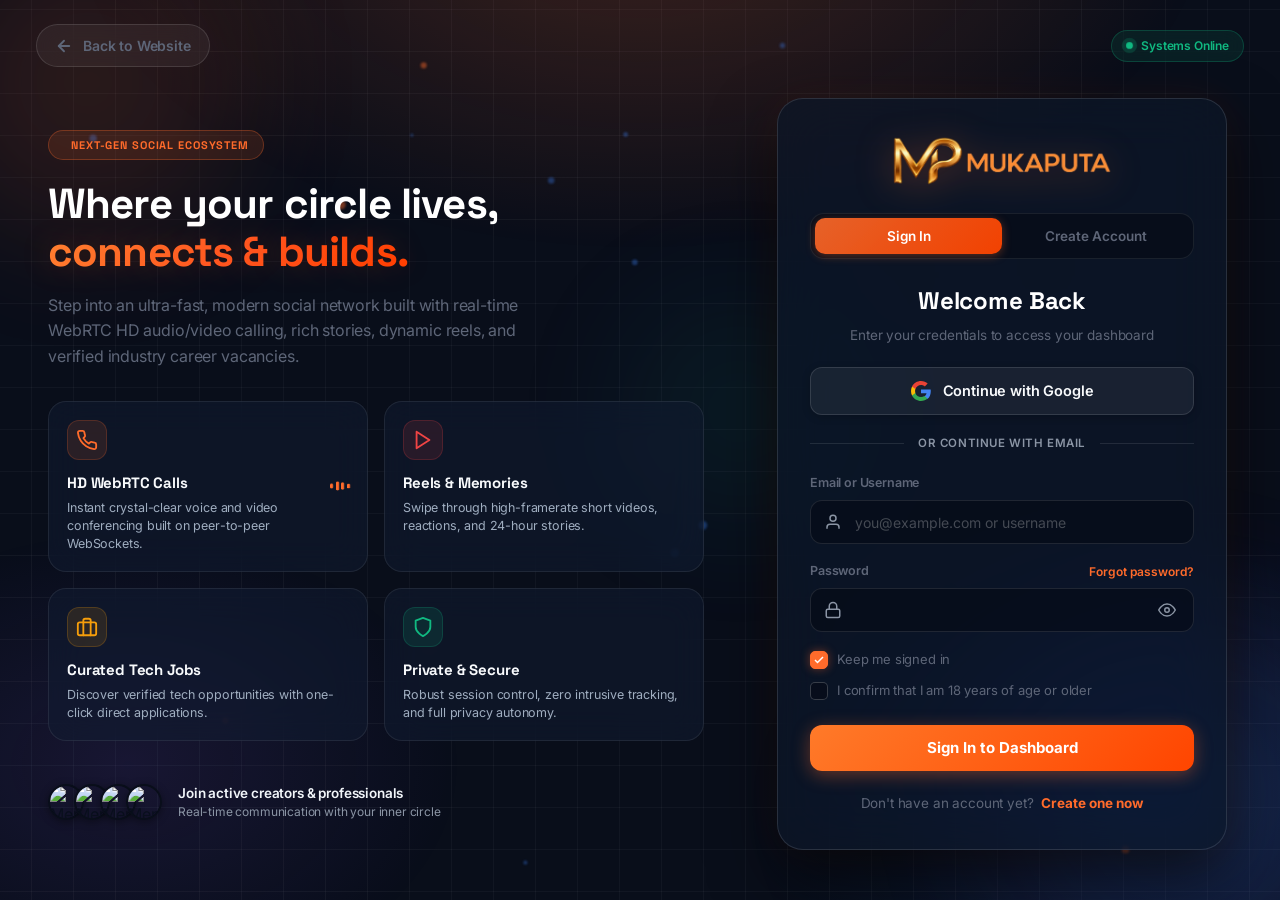
==== commit af234acf: "feat: upgrade download data to generate a human-readable HTML archive instead of raw JSON" ====
--- a/frontend/index.html
+++ b/frontend/index.html
@@ -22,13 +22,13 @@
 
     
 
-    <link rel="stylesheet" href="css/variables.css?v=110">
-
-    <link rel="stylesheet" href="css/layout.css?v=110">
-
-    <link rel="stylesheet" href="css/components.css?v=110">
-
-    <link rel="stylesheet" href="css/feed.css?v=110">
+    <link rel="stylesheet" href="css/variables.css?v=111">
+
+    <link rel="stylesheet" href="css/layout.css?v=111">
+
+    <link rel="stylesheet" href="css/components.css?v=111">
+
+    <link rel="stylesheet" href="css/feed.css?v=111">
 
     <link rel="stylesheet" href="css/realtime.css">
 
@@ -3062,13 +3062,13 @@
 
     <script src="js/vendor/socket.io.min.js"></script>
 
-    <script src="js/store.js?v=110"></script>
-
-    <script src="js/components.js?v=110"></script>
-
-    <script src="js/feed.js?v=110"></script>
-
-    <script src="js/app.js?v=110"></script>
+    <script src="js/store.js?v=111"></script>
+
+    <script src="js/components.js?v=111"></script>
+
+    <script src="js/feed.js?v=111"></script>
+
+    <script src="js/app.js?v=111"></script>
 
     <script src="js/calls.js"></script>
 
@@ -3135,3 +3135,4 @@
 
 
 
+
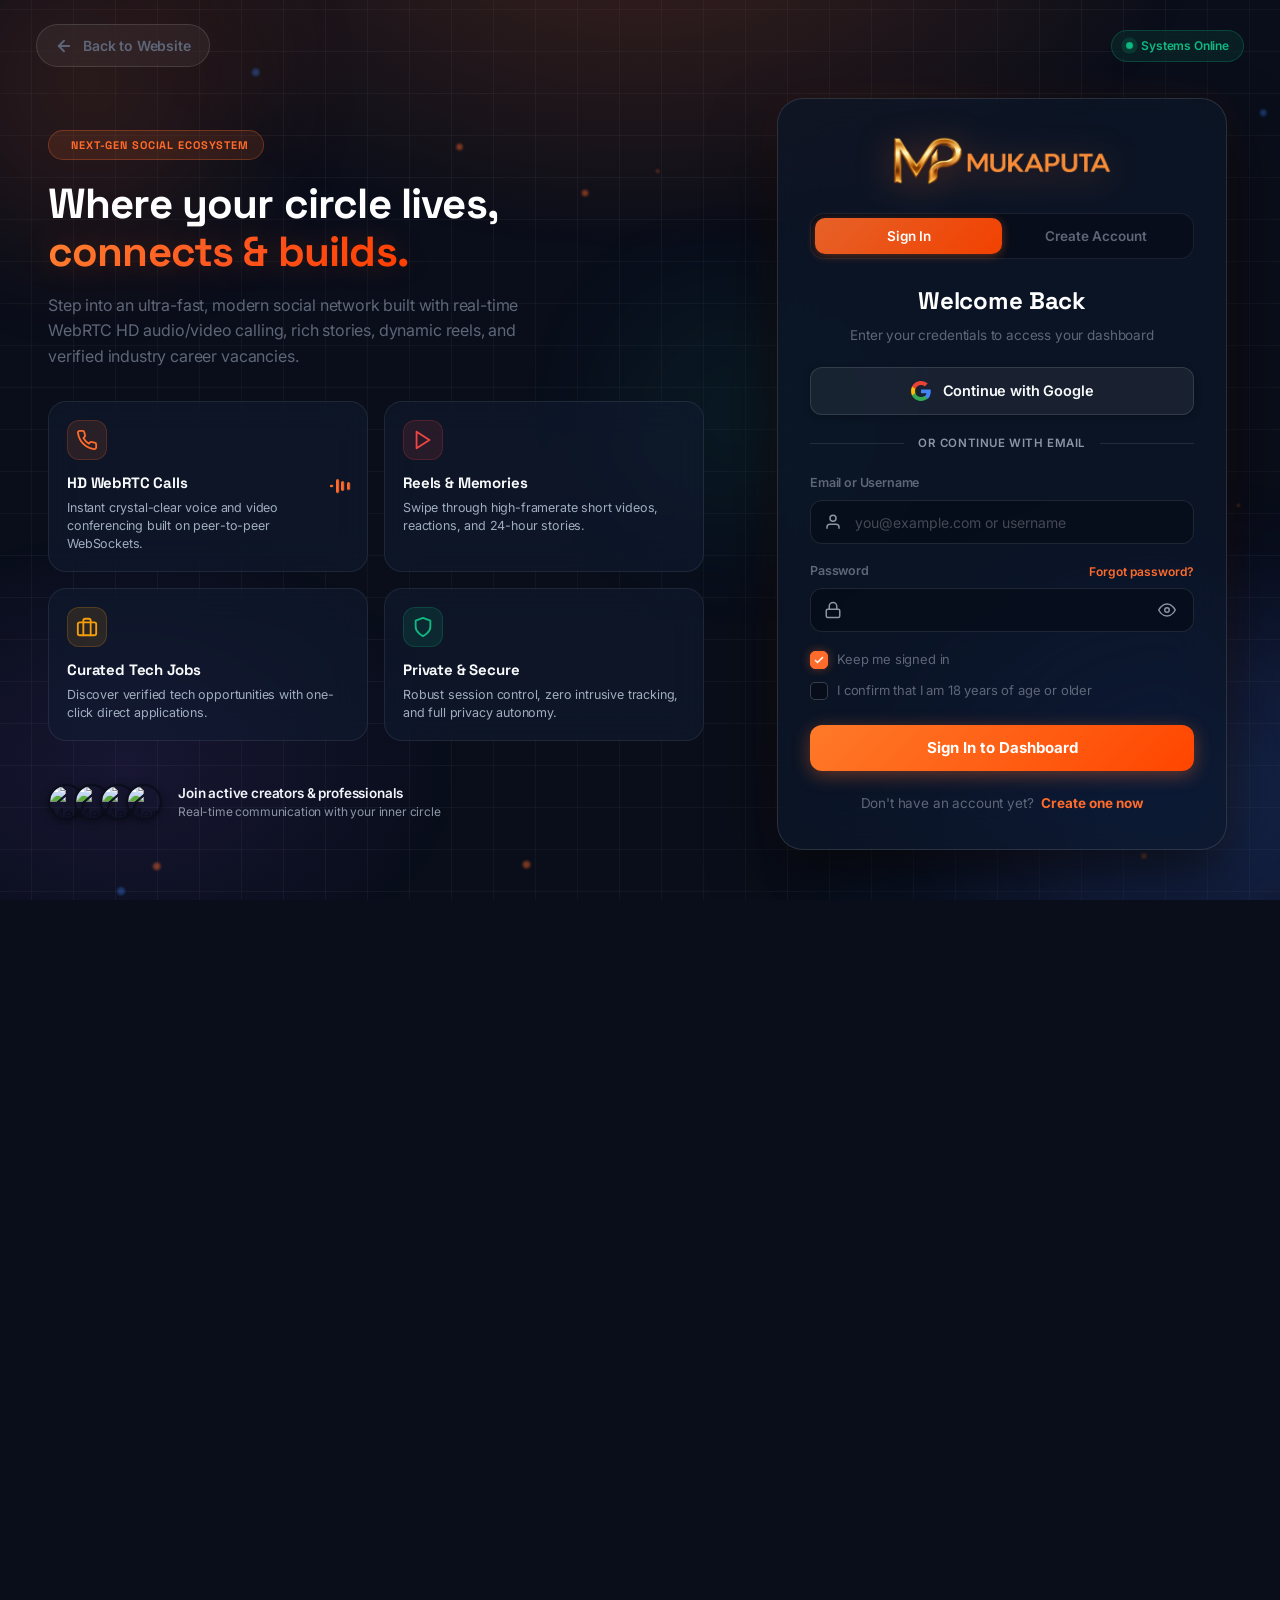
==== commit 113fdd0d: "style: modernize splash loading screen with elegant pulsing glow instead of basic progress bar" ====
--- a/frontend/index.html
+++ b/frontend/index.html
@@ -22,124 +22,85 @@
 
     
 
-    <link rel="stylesheet" href="css/variables.css?v=111">
-
-    <link rel="stylesheet" href="css/layout.css?v=111">
-
-    <link rel="stylesheet" href="css/components.css?v=111">
-
-    <link rel="stylesheet" href="css/feed.css?v=111">
+    <link rel="stylesheet" href="css/variables.css?v=112">
+
+    <link rel="stylesheet" href="css/layout.css?v=112">
+
+    <link rel="stylesheet" href="css/components.css?v=112">
+
+    <link rel="stylesheet" href="css/feed.css?v=112">
 
     <link rel="stylesheet" href="css/realtime.css">
 
     <style>
-
         #app-splash {
-
             position: fixed;
-
             inset: 0;
-
             z-index: 99999;
-
             display: flex;
-
             flex-direction: column;
-
             align-items: center;
-
             justify-content: center;
-
-            gap: 40px;
-
             background: #ffffff;
-
-            transition: opacity 0.5s cubic-bezier(0.4, 0, 0.2, 1);
-
+            transition: opacity 0.6s cubic-bezier(0.16, 1, 0.3, 1), transform 0.6s cubic-bezier(0.16, 1, 0.3, 1);
         }
-
-        body.dark-theme #app-splash { background: #0d0d0d; }
-
+        body.dark-theme #app-splash { background: #0a0a0a; }
+        
         #app-splash.fade-out {
-
             opacity: 0;
-
+            transform: scale(1.05);
             pointer-events: none;
-
         }
 
+        #app-splash .splash-logo-container {
+            position: relative;
+            display: flex;
+            align-items: center;
+            justify-content: center;
+        }
+
         #app-splash .splash-logo {
-
-            width: 72px;
-
-            height: 72px;
-
+            width: 84px;
+            height: 84px;
             object-fit: contain;
-
             opacity: 0;
-
-            transform: translateY(6px);
-
-            animation: splashIn 0.5s cubic-bezier(0.34, 1.56, 0.64, 1) 0.1s forwards;
-
+            z-index: 2;
+            animation: splashIn 0.8s cubic-bezier(0.16, 1, 0.3, 1) forwards, splashPulse 2s cubic-bezier(0.4, 0, 0.2, 1) infinite 0.8s;
+            filter: drop-shadow(0 4px 12px rgba(255, 122, 0, 0.15));
         }
 
-        #app-splash .splash-bar {
-
-            width: 40px;
-
-            height: 2px;
-
-            background: rgba(0,0,0,0.08);
-
-            border-radius: 2px;
-
-            overflow: hidden;
-
+        #app-splash .splash-glow {
+            position: absolute;
+            width: 84px;
+            height: 84px;
+            background: radial-gradient(circle, rgba(255, 122, 0, 0.15) 0%, rgba(255, 122, 0, 0) 70%);
+            border-radius: 50%;
+            z-index: 1;
             opacity: 0;
-
-            animation: splashIn 0.4s ease 0.4s forwards;
-
+            animation: splashIn 0.8s cubic-bezier(0.16, 1, 0.3, 1) forwards, glowPulse 2s cubic-bezier(0.4, 0, 0.2, 1) infinite 0.8s;
         }
 
-        #app-splash .splash-bar-fill {
-
-            height: 100%;
-
-            width: 0%;
-
-            background: #FF7A00;
-
-            border-radius: 2px;
-
-            animation: loadBar 1.8s cubic-bezier(0.4, 0, 0.2, 1) 0.5s infinite;
-
+        @keyframes splashIn {
+            0% { opacity: 0; transform: scale(0.85) translateY(12px); }
+            100% { opacity: 1; transform: scale(1) translateY(0); }
         }
 
-        @keyframes splashIn {
-
-            to { opacity: 1; transform: translateY(0); }
-
+        @keyframes splashPulse {
+            0% { transform: scale(1); filter: drop-shadow(0 4px 12px rgba(255, 122, 0, 0.15)); }
+            50% { transform: scale(1.06); filter: drop-shadow(0 8px 24px rgba(255, 122, 0, 0.3)); }
+            100% { transform: scale(1); filter: drop-shadow(0 4px 12px rgba(255, 122, 0, 0.15)); }
         }
 
-        @keyframes loadBar {
-
-            0%   { width: 0%;   margin-left: 0; }
-
-            50%  { width: 80%;  margin-left: 10%; }
-
-            100% { width: 0%;   margin-left: 100%; }
-
+        @keyframes glowPulse {
+            0% { transform: scale(1); opacity: 0.5; }
+            50% { transform: scale(1.5); opacity: 1; }
+            100% { transform: scale(1); opacity: 0.5; }
         }
 
         @media (prefers-color-scheme: dark) {
-
-            #app-splash { background: #0d0d0d; }
-
-            #app-splash .splash-bar { background: rgba(255,255,255,0.08); }
-
+            #app-splash { background: #0a0a0a; }
+            #app-splash .splash-glow { background: radial-gradient(circle, rgba(255, 122, 0, 0.25) 0%, rgba(255, 122, 0, 0) 70%); }
         }
-
     </style>
 
 </head>
@@ -147,10 +108,11 @@
 <body>
 
     <div id="app-splash">
-
-        <img src="logo.png" alt="Mukaputa" class="splash-logo" onerror="this.style.opacity='0'">
-
-        <div class="splash-bar"><div class="splash-bar-fill"></div></div>
+        <div class="splash-logo-container">
+            <div class="splash-glow"></div>
+            <img src="logo.png" alt="Mukaputa" class="splash-logo" onerror="this.style.opacity='0'">
+        </div>
+    </div></div>
 
     </div>
 
@@ -3062,13 +3024,13 @@
 
     <script src="js/vendor/socket.io.min.js"></script>
 
-    <script src="js/store.js?v=111"></script>
-
-    <script src="js/components.js?v=111"></script>
-
-    <script src="js/feed.js?v=111"></script>
-
-    <script src="js/app.js?v=111"></script>
+    <script src="js/store.js?v=112"></script>
+
+    <script src="js/components.js?v=112"></script>
+
+    <script src="js/feed.js?v=112"></script>
+
+    <script src="js/app.js?v=112"></script>
 
     <script src="js/calls.js"></script>
 
@@ -3136,3 +3098,4 @@
 
 
 
+
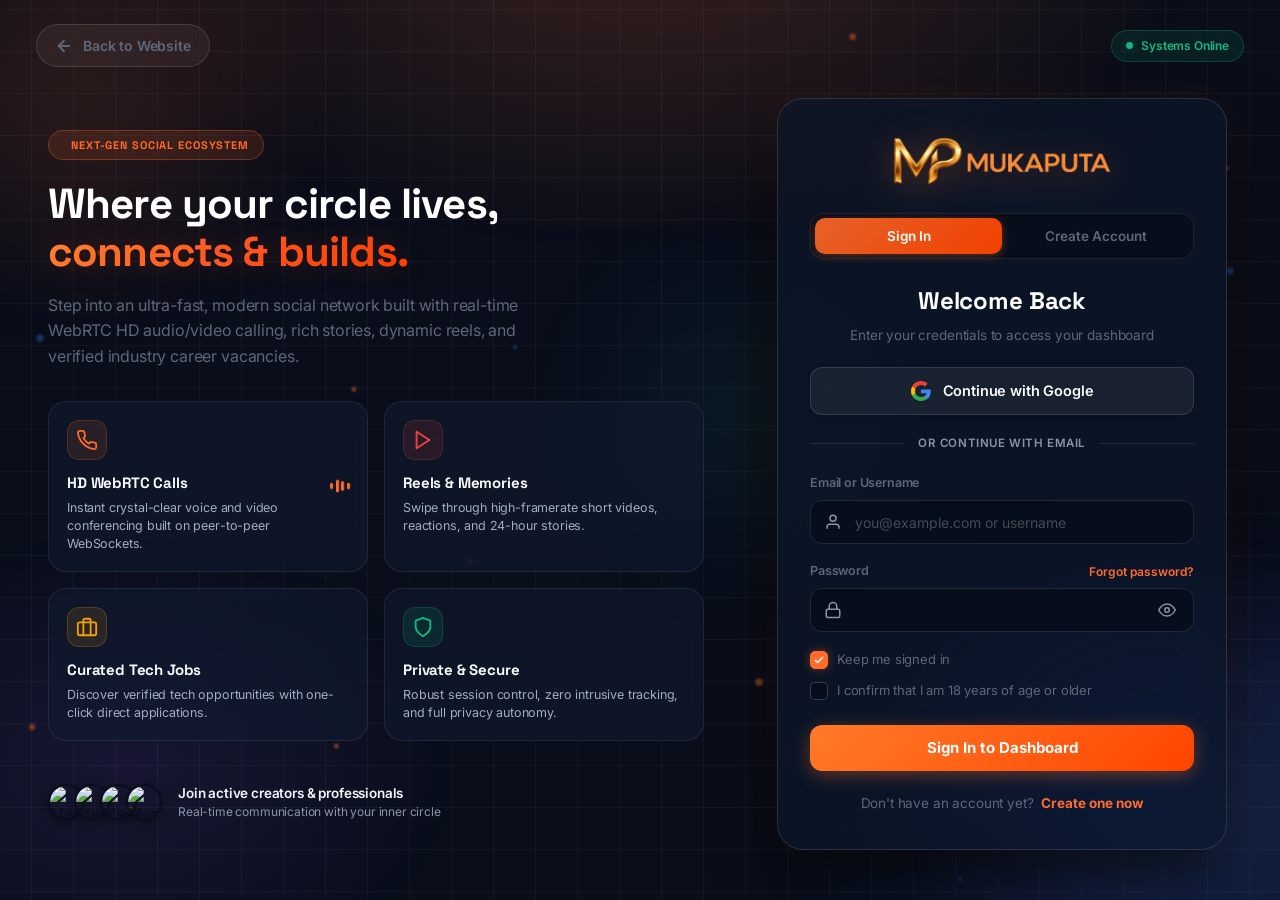
==== commit b2dfaa93: "fix: display saved reels in the Saved page" ====
--- a/frontend/index.html
+++ b/frontend/index.html
@@ -22,13 +22,13 @@
 
     
 
-    <link rel="stylesheet" href="css/variables.css?v=112">
-
-    <link rel="stylesheet" href="css/layout.css?v=112">
-
-    <link rel="stylesheet" href="css/components.css?v=112">
-
-    <link rel="stylesheet" href="css/feed.css?v=112">
+    <link rel="stylesheet" href="css/variables.css?v=113">
+
+    <link rel="stylesheet" href="css/layout.css?v=113">
+
+    <link rel="stylesheet" href="css/components.css?v=113">
+
+    <link rel="stylesheet" href="css/feed.css?v=113">
 
     <link rel="stylesheet" href="css/realtime.css">
 
@@ -3024,13 +3024,13 @@
 
     <script src="js/vendor/socket.io.min.js"></script>
 
-    <script src="js/store.js?v=112"></script>
-
-    <script src="js/components.js?v=112"></script>
-
-    <script src="js/feed.js?v=112"></script>
-
-    <script src="js/app.js?v=112"></script>
+    <script src="js/store.js?v=113"></script>
+
+    <script src="js/components.js?v=113"></script>
+
+    <script src="js/feed.js?v=113"></script>
+
+    <script src="js/app.js?v=113"></script>
 
     <script src="js/calls.js"></script>
 
@@ -3099,3 +3099,4 @@
 
 
 
+
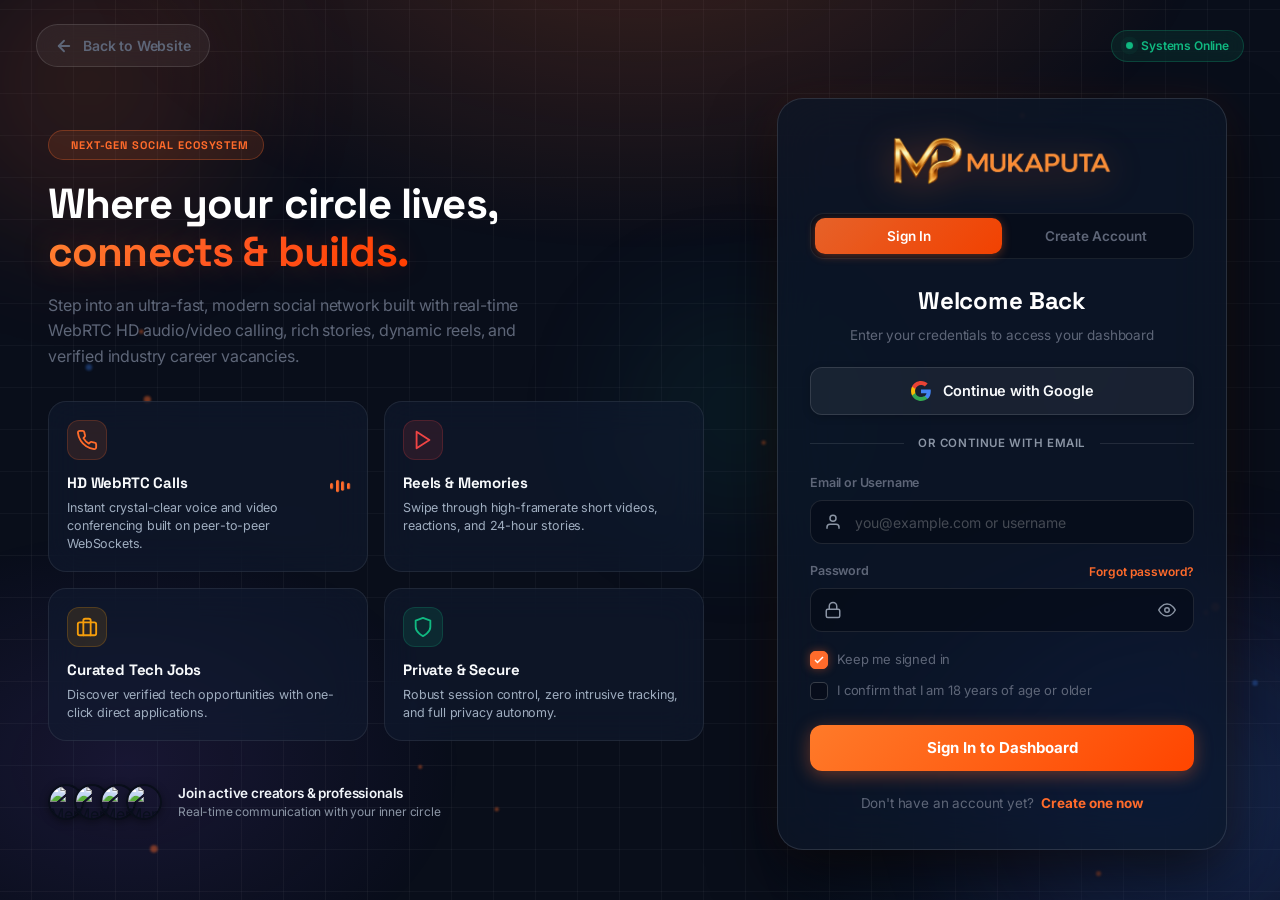
==== commit 42a1096c: "fix: restore emojis in components.js that were mangled by powershell encoding" ====
--- a/frontend/index.html
+++ b/frontend/index.html
@@ -22,13 +22,13 @@
 
     
 
-    <link rel="stylesheet" href="css/variables.css?v=113">
-
-    <link rel="stylesheet" href="css/layout.css?v=113">
-
-    <link rel="stylesheet" href="css/components.css?v=113">
-
-    <link rel="stylesheet" href="css/feed.css?v=113">
+    <link rel="stylesheet" href="css/variables.css?v=114">
+
+    <link rel="stylesheet" href="css/layout.css?v=114">
+
+    <link rel="stylesheet" href="css/components.css?v=114">
+
+    <link rel="stylesheet" href="css/feed.css?v=114">
 
     <link rel="stylesheet" href="css/realtime.css">
 
@@ -3024,13 +3024,13 @@
 
     <script src="js/vendor/socket.io.min.js"></script>
 
-    <script src="js/store.js?v=113"></script>
-
-    <script src="js/components.js?v=113"></script>
-
-    <script src="js/feed.js?v=113"></script>
-
-    <script src="js/app.js?v=113"></script>
+    <script src="js/store.js?v=114"></script>
+
+    <script src="js/components.js?v=114"></script>
+
+    <script src="js/feed.js?v=114"></script>
+
+    <script src="js/app.js?v=114"></script>
 
     <script src="js/calls.js"></script>
 
@@ -3100,3 +3100,4 @@
 
 
 
+
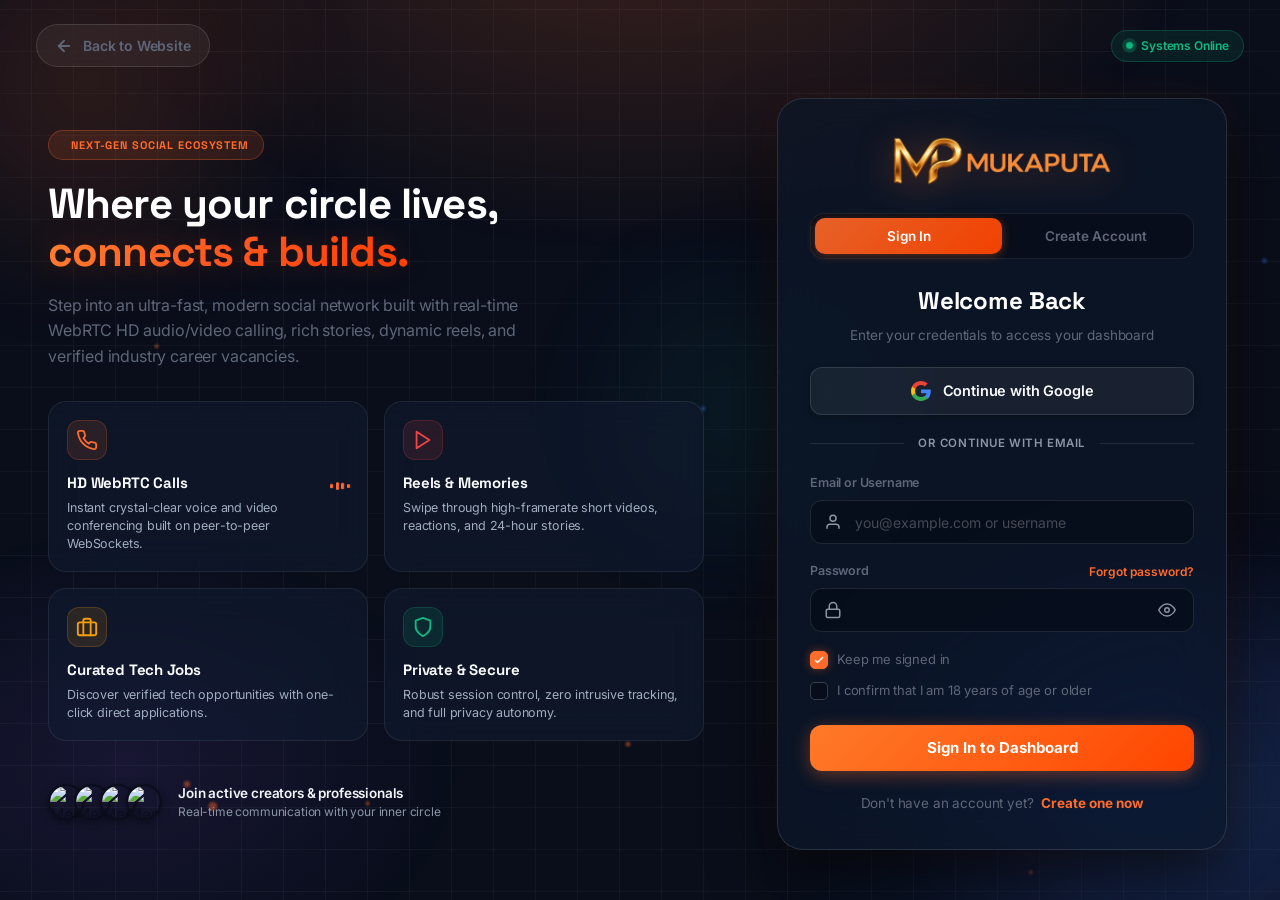
==== commit 2b21d1c9: "fix: restore emojis in the hover reaction popover" ====
--- a/frontend/index.html
+++ b/frontend/index.html
@@ -22,13 +22,13 @@
 
     
 
-    <link rel="stylesheet" href="css/variables.css?v=114">
-
-    <link rel="stylesheet" href="css/layout.css?v=114">
-
-    <link rel="stylesheet" href="css/components.css?v=114">
-
-    <link rel="stylesheet" href="css/feed.css?v=114">
+    <link rel="stylesheet" href="css/variables.css?v=115">
+
+    <link rel="stylesheet" href="css/layout.css?v=115">
+
+    <link rel="stylesheet" href="css/components.css?v=115">
+
+    <link rel="stylesheet" href="css/feed.css?v=115">
 
     <link rel="stylesheet" href="css/realtime.css">
 
@@ -3024,13 +3024,13 @@
 
     <script src="js/vendor/socket.io.min.js"></script>
 
-    <script src="js/store.js?v=114"></script>
-
-    <script src="js/components.js?v=114"></script>
-
-    <script src="js/feed.js?v=114"></script>
-
-    <script src="js/app.js?v=114"></script>
+    <script src="js/store.js?v=115"></script>
+
+    <script src="js/components.js?v=115"></script>
+
+    <script src="js/feed.js?v=115"></script>
+
+    <script src="js/app.js?v=115"></script>
 
     <script src="js/calls.js"></script>
 
@@ -3101,3 +3101,4 @@
 
 
 
+
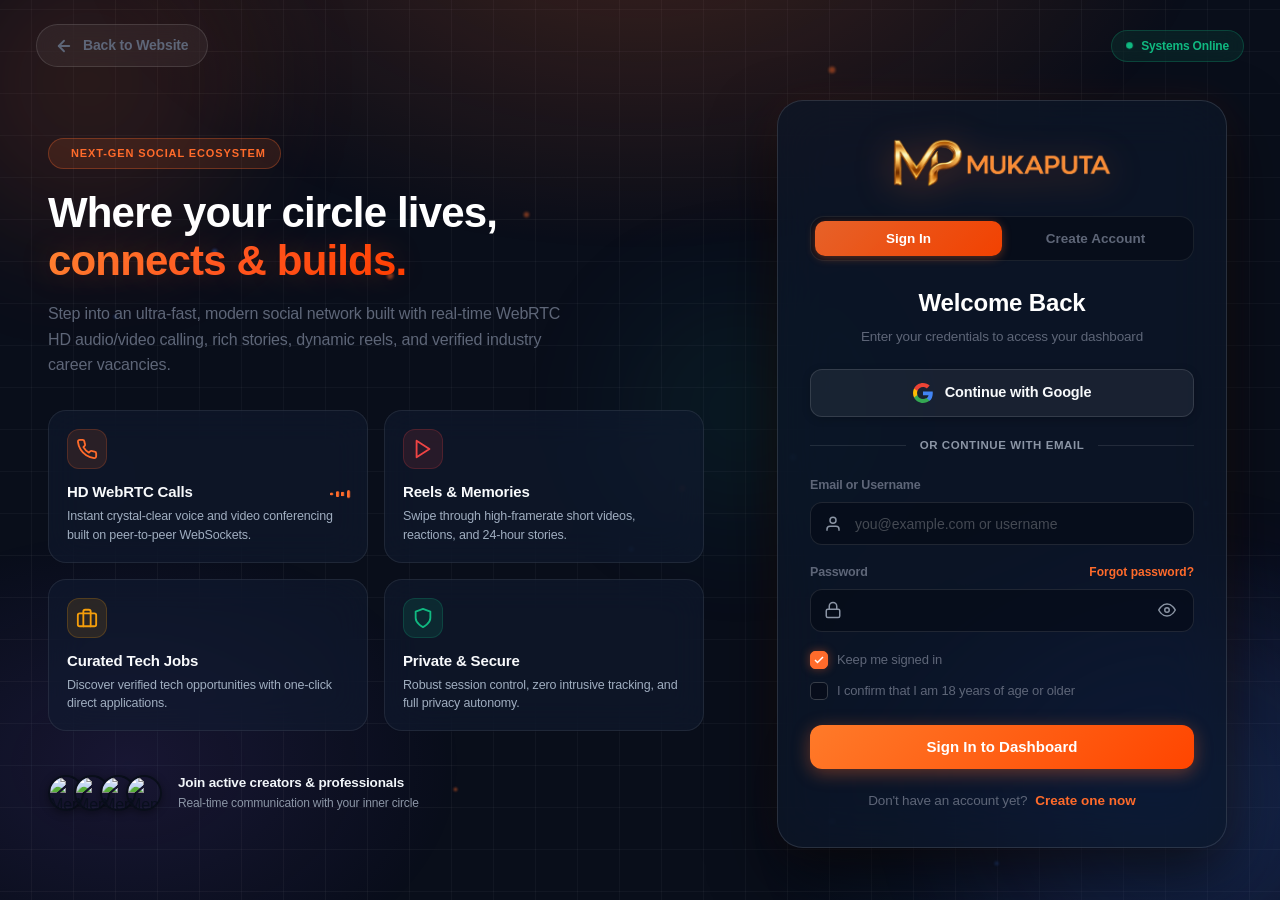
==== commit dd412070: "fix: resolve duplicate DOM IDs preventing post interactions on profile page" ====
--- a/frontend/index.html
+++ b/frontend/index.html
@@ -3102,3 +3102,4 @@
 
 
 
+
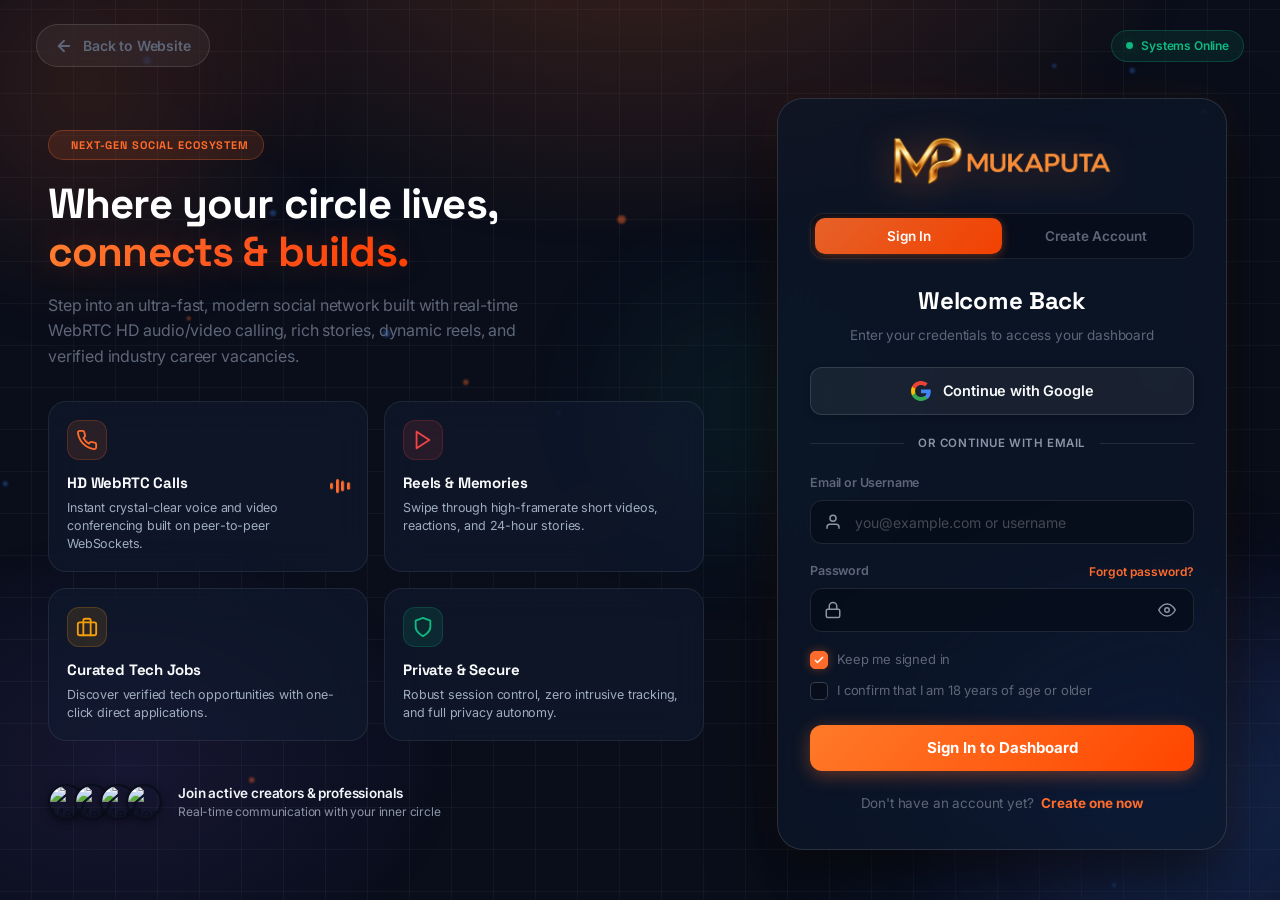
==== commit 574c0e3b: "feat: implement genuine live video recording with MediaRecorder and post to feed" ====
--- a/frontend/index.html
+++ b/frontend/index.html
@@ -3103,3 +3103,4 @@
 
 
 
+
